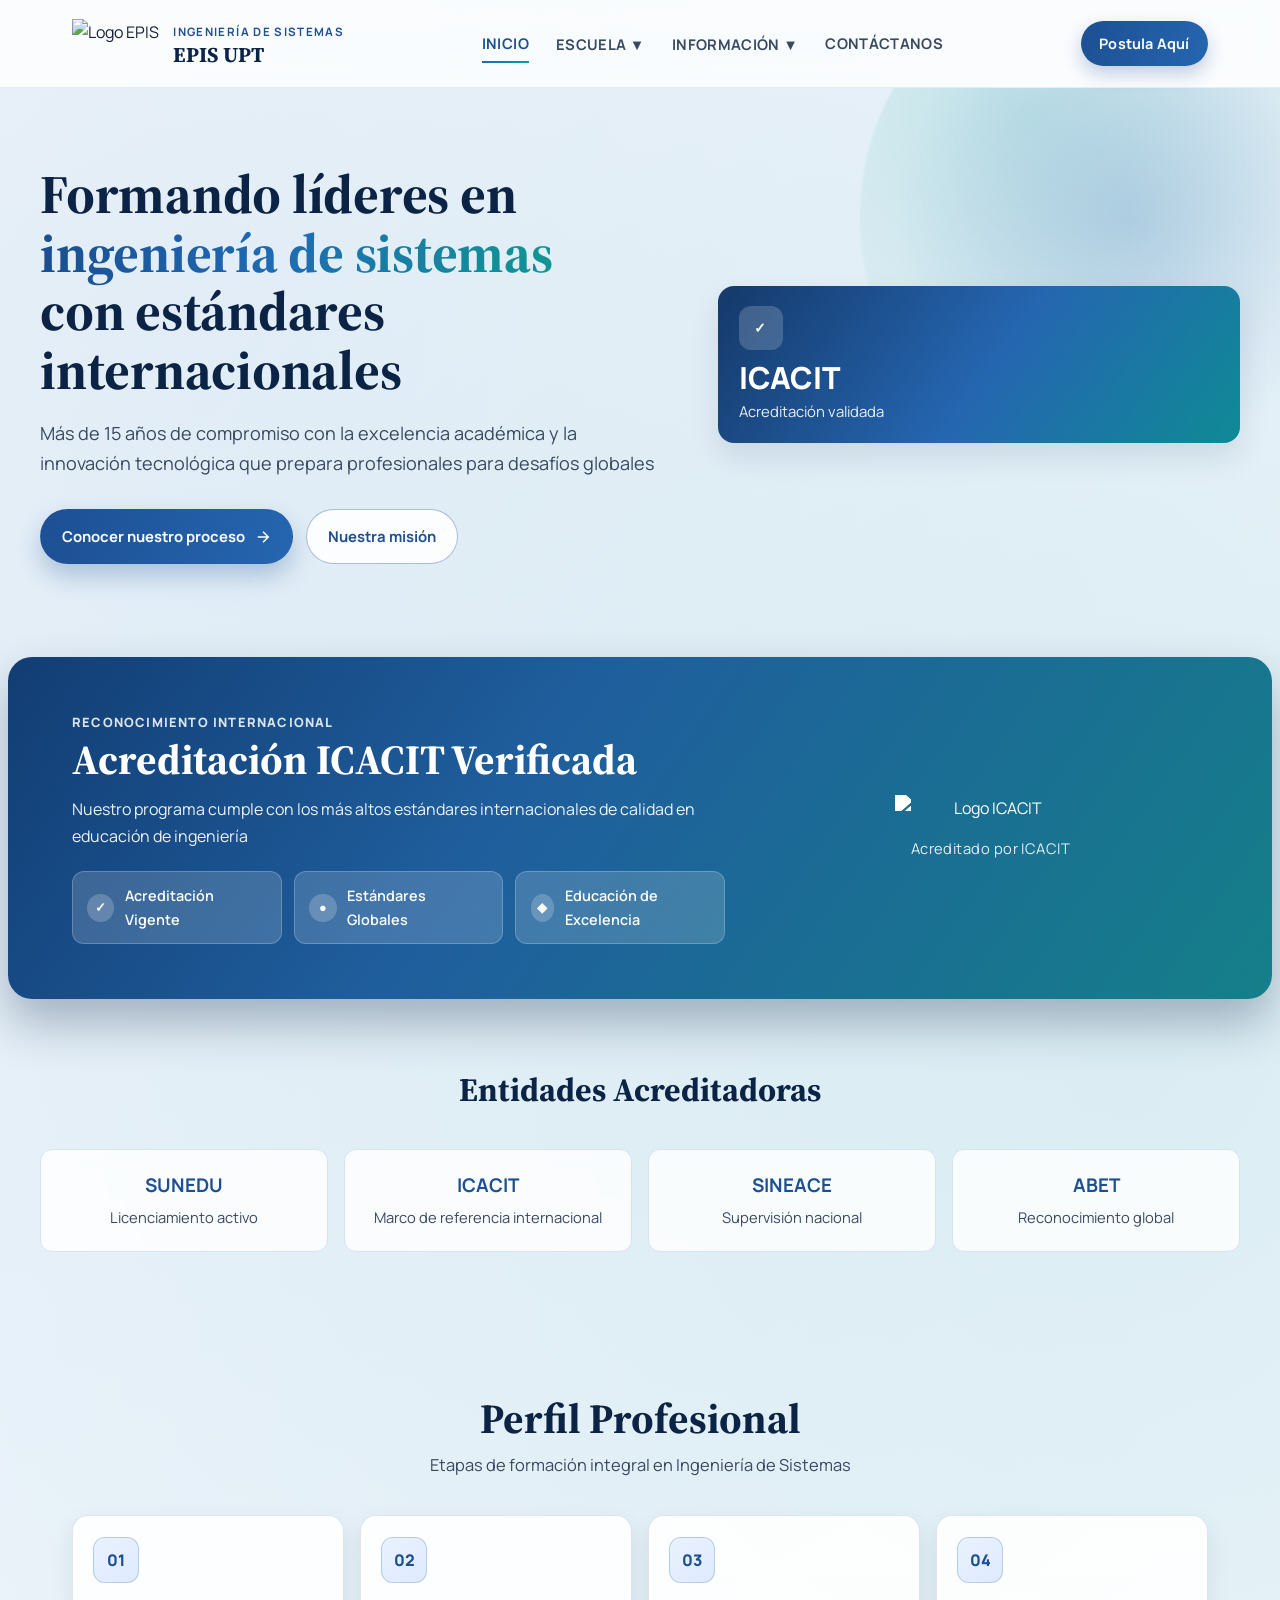
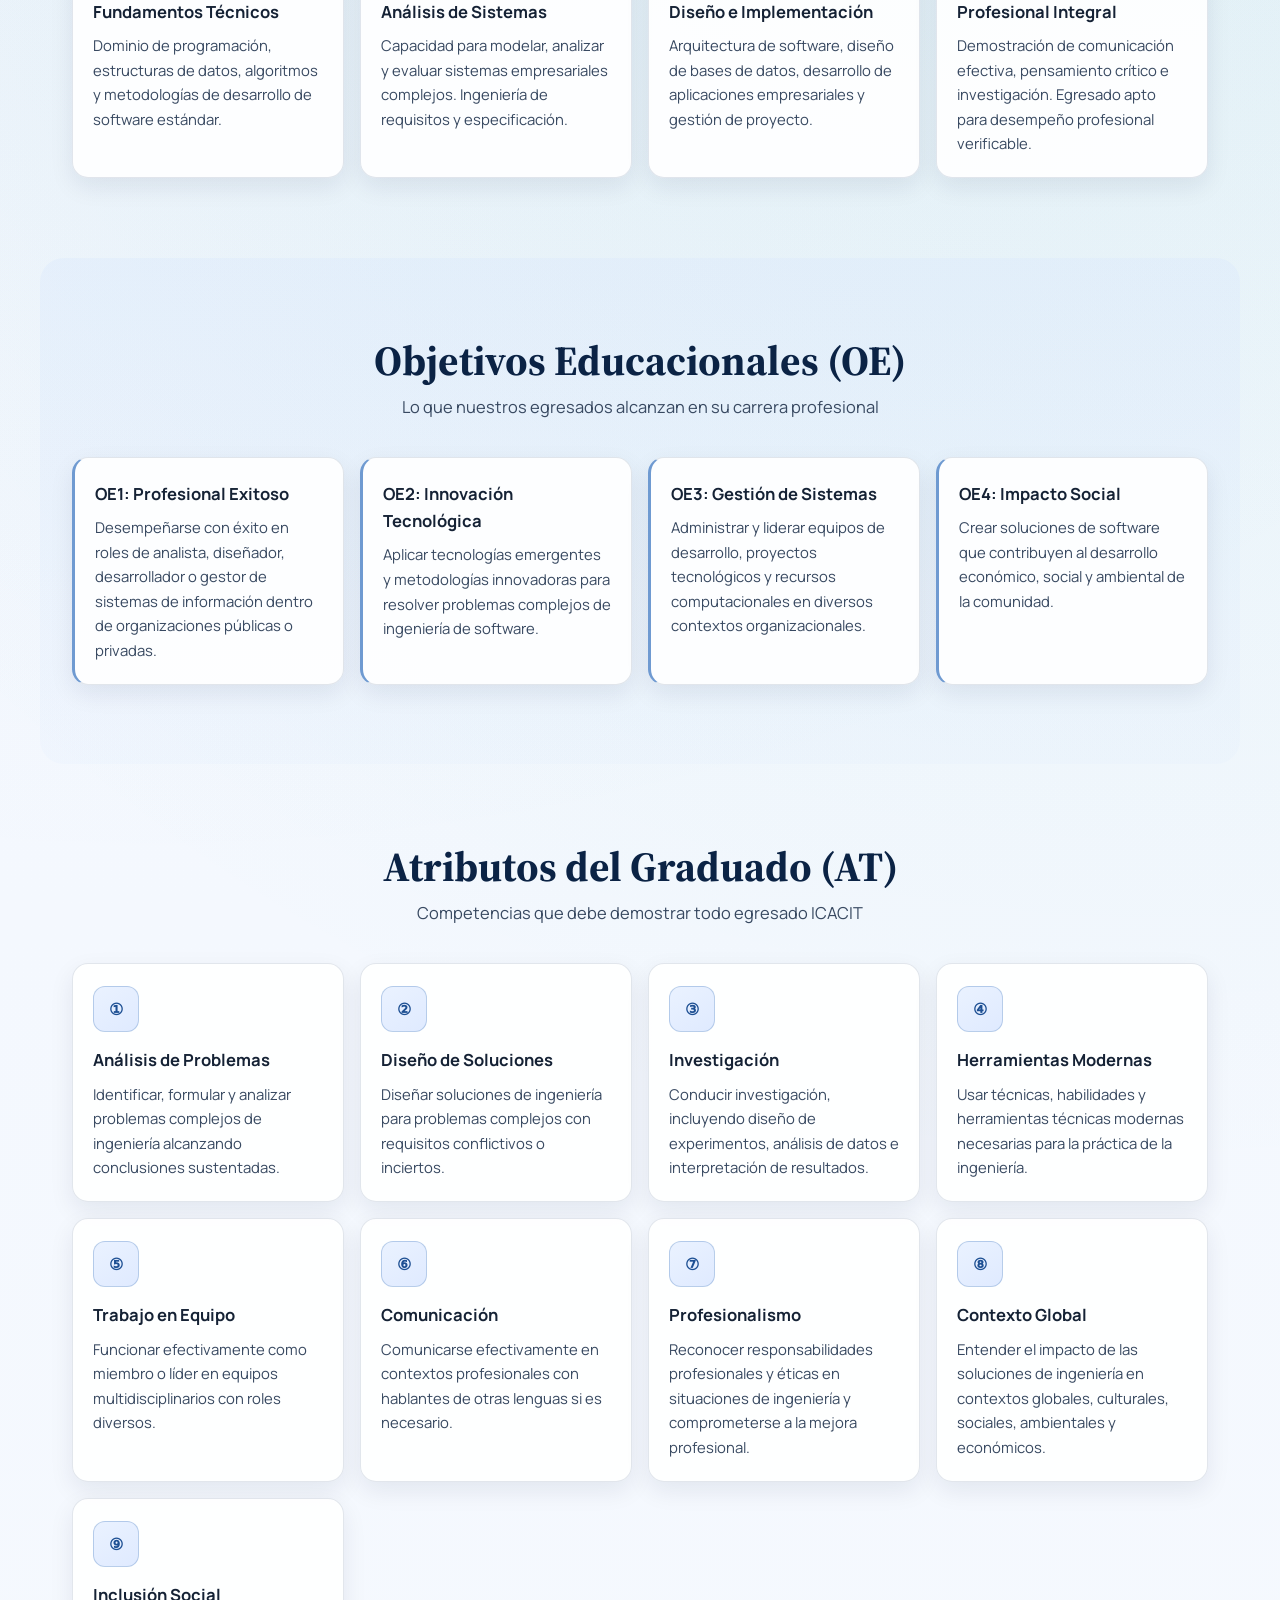
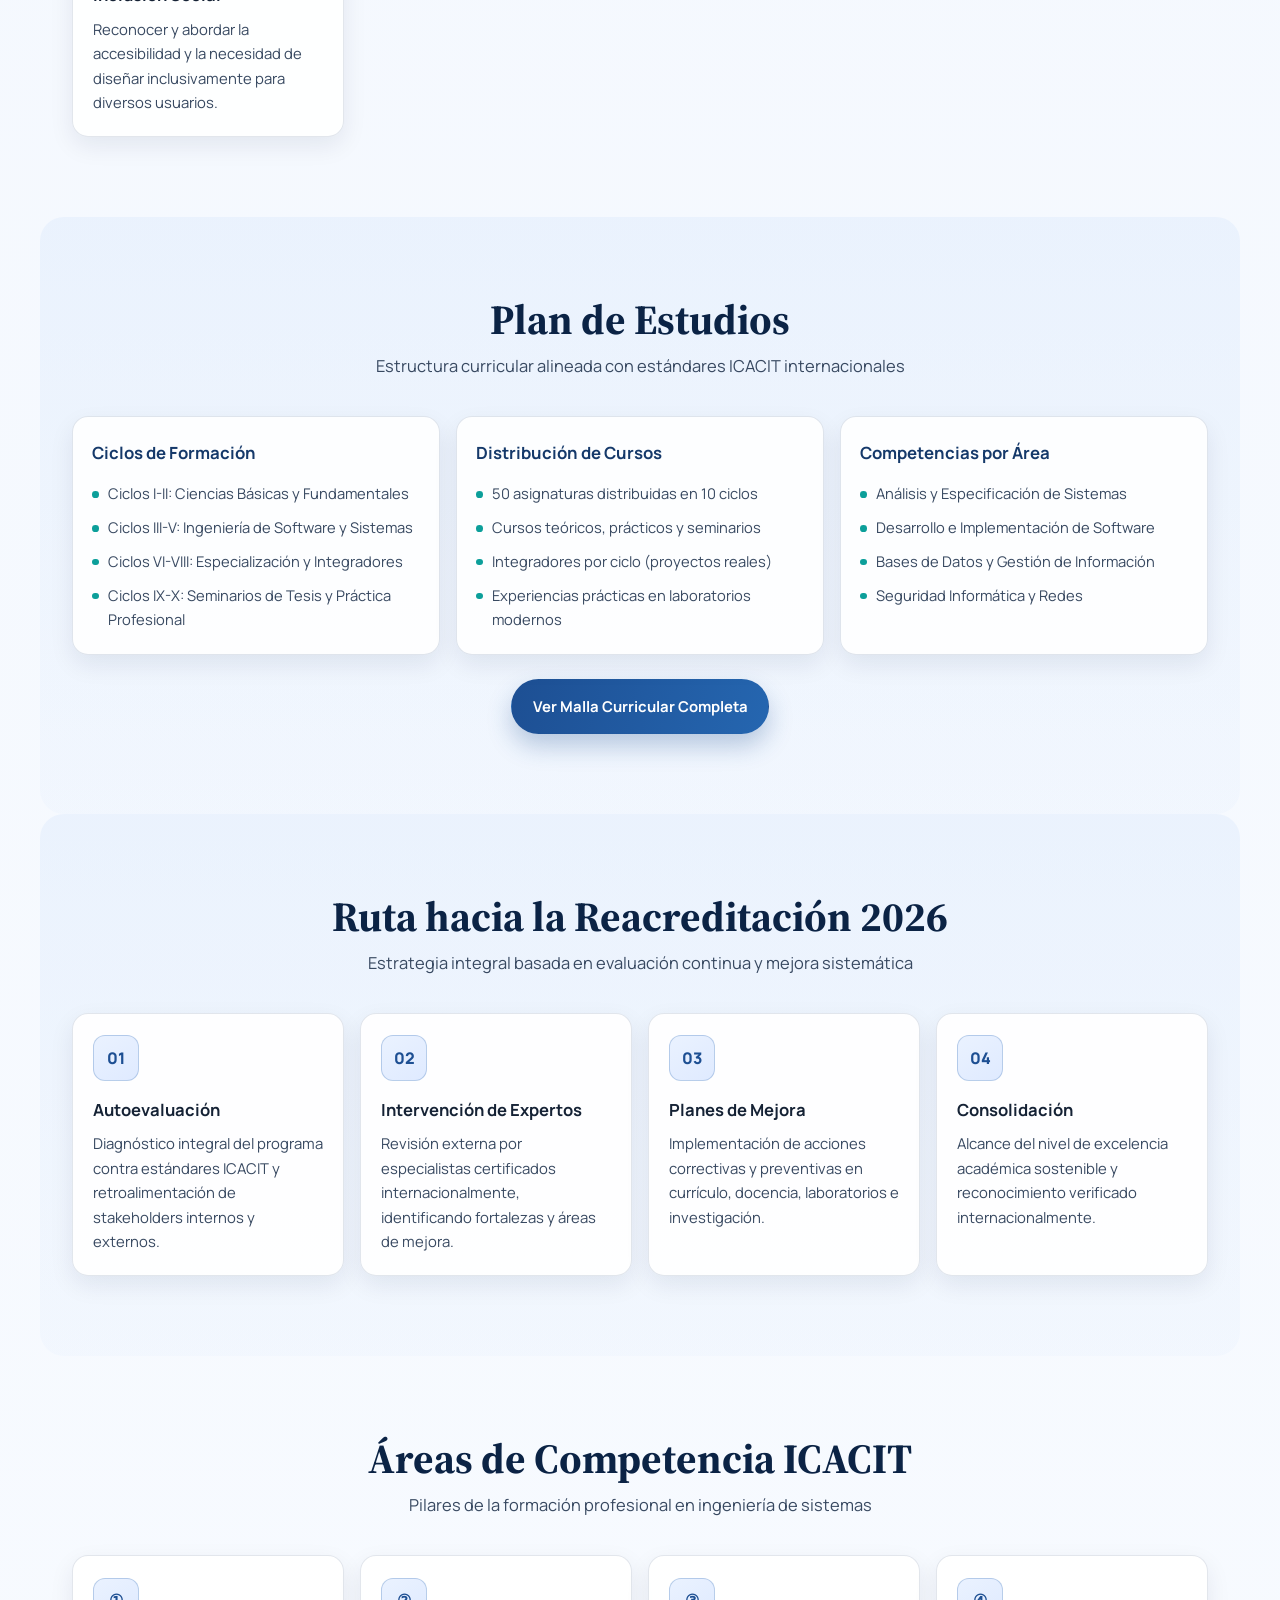
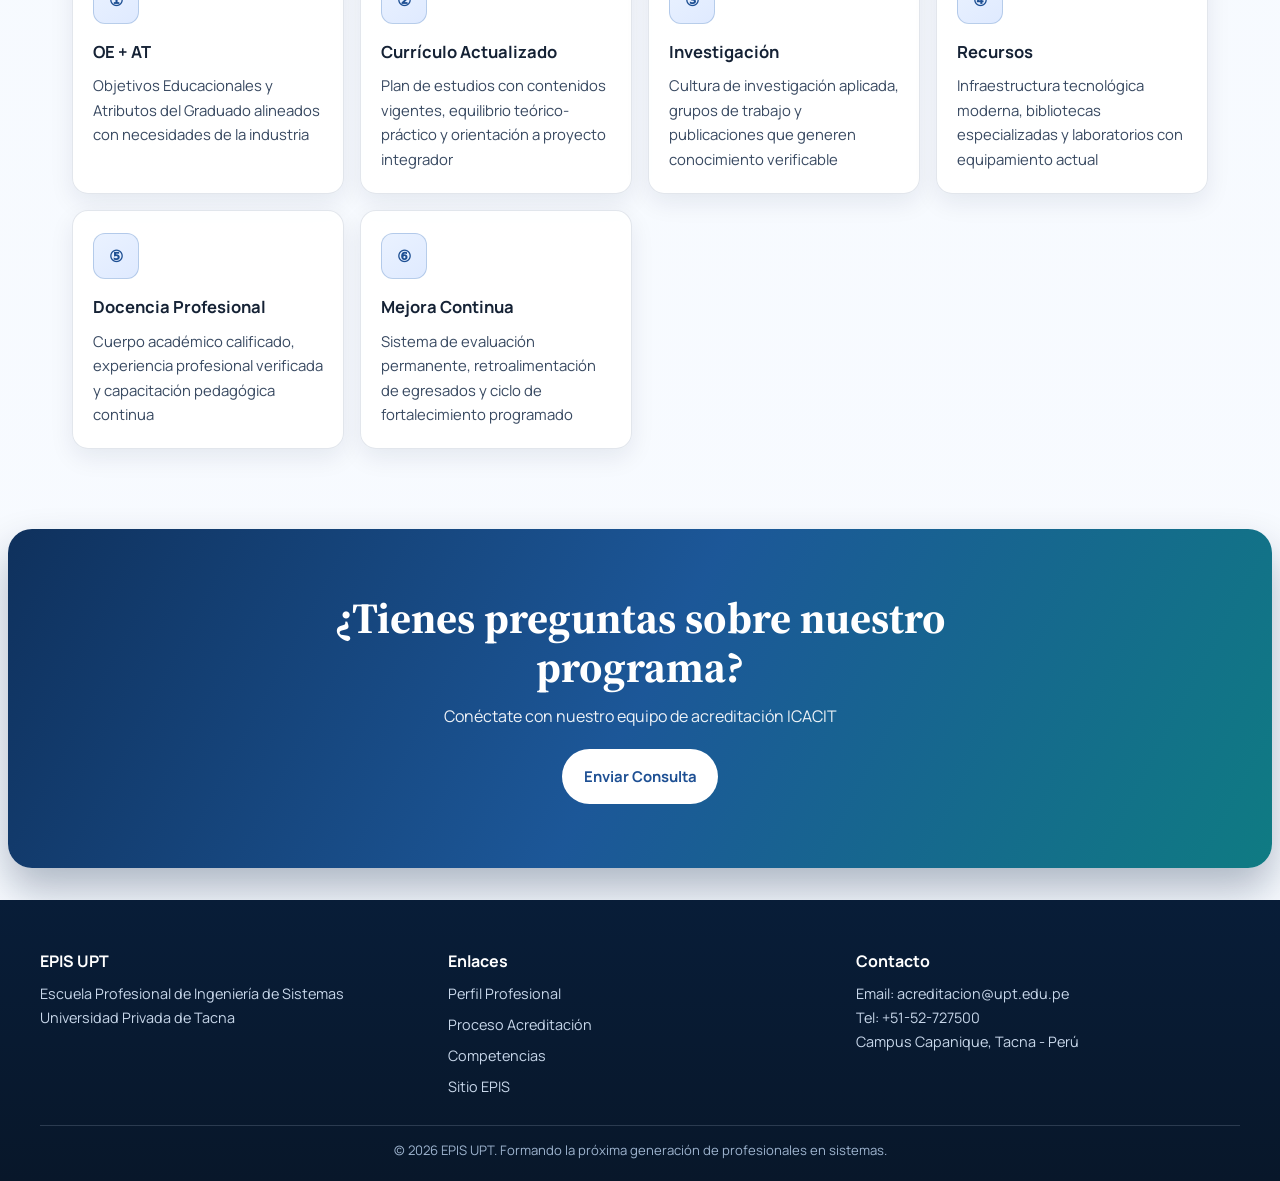
==== index.html @ 2b51ffbe "one commit" ====
<!doctype html>
<html lang="es">
<head>
  <meta charset="UTF-8">
  <meta name="viewport" content="width=device-width, initial-scale=1.0">
  <title>EPIS UPT - Acreditación ICACIT 2026</title>
  <meta name="description" content="Programa de Reacreditación ICACIT 2026 - Escuela Profesional de Ingeniería de Sistemas, Universidad Privada de Tacna">
  
  <link rel="preconnect" href="https://fonts.googleapis.com">
  <link rel="preconnect" href="https://fonts.gstatic.com" crossorigin>
  <link href="https://fonts.googleapis.com/css2?family=Manrope:wght@400;500;600;700;800&family=Source+Serif+4:opsz,wght@8..60,600;8..60,700&display=swap" rel="stylesheet">
  
  <link rel="stylesheet" href="styles.css">
</head>
<body>

<!-- HEADER / NAVEGACIÓN -->
<header class="header">
  <div class="header-container">
    <div class="header-brand">
      <img src="https://epis.upt.edu.pe/acreditacion/img/logoepis.png" alt="Logo EPIS" class="brand-logo">
      <div class="brand-info">
        <span class="brand-label">Ingeniería de Sistemas</span>
        <h1 class="brand-name">EPIS UPT</h1>
      </div>
    </div>

    <nav class="nav-main">
      <button class="nav-toggle" aria-label="Menú">
        <span></span>
        <span></span>
      </button>
      <ul class="nav-menu">
        <li><a href="#inicio" class="nav-link">INICIO</a></li>
        
        <li class="nav-dropdown">
          <button class="nav-link dropdown-toggle">ESCUELA ▼</button>
          <div class="dropdown-menu">
            <a href="#mision">Perfil Profesional</a>
            <a href="#objetivos">Objetivos Educacionales (OE)</a>
            <a href="#atributos">Atributos del Graduado (AT)</a>
            <a href="#plan-estudios">Plan de Estudios</a>
            <a href="https://epis.upt.edu.pe/acreditacion/index.php/malla-curricular">Malla Curricular</a>
          </div>
        </li>

        <li class="nav-dropdown">
          <button class="nav-link dropdown-toggle">INFORMACIÓN ▼</button>
          <div class="dropdown-menu">
            <a href="#proceso">Proceso Acreditación</a>
            <a href="#competencias">Competencias ICACIT</a>
            <a href="https://epis.upt.edu.pe/acreditacion/index.php/inicio/contactos">Documentos de Acreditación</a>
            <a href="https://epis.upt.edu.pe/acreditacion/index.php/inicio/contactos">Comités de Acreditación</a>
          </div>
        </li>

        <li><a href="#contacto" class="nav-link">CONTÁCTANOS</a></li>
      </ul>
    </nav>

    <a href="https://epis.upt.edu.pe/acreditacion/index.php/inicio/contactos" class="header-cta">Postula Aquí</a>
  </div>
</header>

<!-- HERO PRINCIPAL -->
<section class="hero" id="inicio">
  <div class="hero-decoration"></div>
  
  <div class="hero-content">
    <div class="hero-text">
      <h2 class="hero-title">Formando líderes en<br><span class="highlight">ingeniería de sistemas</span><br>con estándares internacionales</h2>
      <p class="hero-desc">Más de 15 años de compromiso con la excelencia académica y la innovación tecnológica que prepara profesionales para desafíos globales</p>
      
      <div class="hero-buttons">
        <a href="#proceso" class="btn btn-primary">
          <span>Conocer nuestro proceso</span>
          <svg width="18" height="18" viewBox="0 0 24 24" fill="none" stroke="currentColor" stroke-width="2">
            <path d="M5 12h14M12 5l7 7-7 7"/>
          </svg>
        </a>
        <a href="#mision" class="btn btn-secondary">Nuestra misión</a>
      </div>
    </div>

    <div class="hero-visual">
      <div class="stats-grid">
        <div class="stat-card accent">
          <div class="stat-icon">✓</div>
          <span class="stat-number">ICACIT</span>
          <span class="stat-title">Acreditación validada</span>
        </div>
      </div>
    </div>
  </div>
</section>

<!-- ACREDITACIÓN DESTACADA -->
<section class="accreditation-hero">
  <div class="accreditation-container">
    <div class="accreditation-content">
      <h3 class="accreditation-label">Reconocimiento Internacional</h3>
      <h2 class="accreditation-title">Acreditación ICACIT Verificada</h2>
      <p class="accreditation-desc">Nuestro programa cumple con los más altos estándares internacionales de calidad en educación de ingeniería</p>
      
      <div class="accreditation-badges">
        <div class="badge-item">
          <span class="badge-icon">✓</span>
          <span class="badge-text">Acreditación Vigente</span>
        </div>
        <div class="badge-item">
          <span class="badge-icon">●</span>
          <span class="badge-text">Estándares Globales</span>
        </div>
        <div class="badge-item">
          <span class="badge-icon">◆</span>
          <span class="badge-text">Educación de Excelencia</span>
        </div>
      </div>
    </div>

    <div class="accreditation-logo">
      <img src="https://icacit.org.co/wp-content/uploads/2021/04/ICACIT-1.png" alt="Logo ICACIT" class="icacit-logo">
      <p class="accreditation-seal">Acreditado por ICACIT</p>
    </div>
  </div>
</section>

<!-- CREDENCIALES -->
<section class="credentials">
  <div class="credentials-inner">
    <h3>Entidades Acreditadoras</h3>
    <div class="credentials-grid">
      <div class="credential-badge">
        <strong>SUNEDU</strong>
        <span>Licenciamiento activo</span>
      </div>
      <div class="credential-badge">
        <strong>ICACIT</strong>
        <span>Marco de referencia internacional</span>
      </div>
      <div class="credential-badge">
        <strong>SINEACE</strong>
        <span>Supervisión nacional</span>
      </div>
      <div class="credential-badge">
        <strong>ABET</strong>
        <span>Reconocimiento global</span>
      </div>
    </div>
  </div>
</section>

<!-- PERFIL PROFESIONAL -->
<section class="section" id="mision">
  <div class="section-container">
    <div class="section-header">
      <h2>Perfil Profesional</h2>
      <p>Etapas de formación integral en Ingeniería de Sistemas</p>
    </div>

    <div class="perfil-timeline">
      <div class="perfil-item">
        <div class="perfil-number">01</div>
        <h3>Fundamentos Técnicos</h3>
        <p>Dominio de programación, estructuras de datos, algoritmos y metodologías de desarrollo de software estándar.</p>
      </div>

      <div class="perfil-item">
        <div class="perfil-number">02</div>
        <h3>Análisis de Sistemas</h3>
        <p>Capacidad para modelar, analizar y evaluar sistemas empresariales complejos. Ingeniería de requisitos y especificación.</p>
      </div>

      <div class="perfil-item">
        <div class="perfil-number">03</div>
        <h3>Diseño e Implementación</h3>
        <p>Arquitectura de software, diseño de bases de datos, desarrollo de aplicaciones empresariales y gestión de proyecto.</p>
      </div>

      <div class="perfil-item">
        <div class="perfil-number">04</div>
        <h3>Profesional Integral</h3>
        <p>Demostración de comunicación efectiva, pensamiento crítico e investigación. Egresado apto para desempeño profesional verificable.</p>
      </div>
    </div>
  </div>
</section>

<!-- OBJETIVOS EDUCACIONALES -->
<section class="section section-alt" id="objetivos">
  <div class="section-container">
    <div class="section-header">
      <h2>Objetivos Educacionales (OE)</h2>
      <p>Lo que nuestros egresados alcanzan en su carrera profesional</p>
    </div>

    <div class="objetivos-grid">
      <article class="objetivo-card">
        <h3>OE1: Profesional Exitoso</h3>
        <p>Desempeñarse con éxito en roles de analista, diseñador, desarrollador o gestor de sistemas de información dentro de organizaciones públicas o privadas.</p>
      </article>

      <article class="objetivo-card">
        <h3>OE2: Innovación Tecnológica</h3>
        <p>Aplicar tecnologías emergentes y metodologías innovadoras para resolver problemas complejos de ingeniería de software.</p>
      </article>

      <article class="objetivo-card">
        <h3>OE3: Gestión de Sistemas</h3>
        <p>Administrar y liderar equipos de desarrollo, proyectos tecnológicos y recursos computacionales en diversos contextos organizacionales.</p>
      </article>

      <article class="objetivo-card">
        <h3>OE4: Impacto Social</h3>
        <p>Crear soluciones de software que contribuyen al desarrollo económico, social y ambiental de la comunidad.</p>
      </article>
    </div>
  </div>
</section>

<!-- ATRIBUTOS DEL GRADUADO -->
<section class="section" id="atributos">
  <div class="section-container">
    <div class="section-header">
      <h2>Atributos del Graduado (AT)</h2>
      <p>Competencias que debe demostrar todo egresado ICACIT</p>
    </div>

    <div class="atributos-grid">
      <div class="atributo-box">
        <span class="at-icon">①</span>
        <h4>Análisis de Problemas</h4>
        <p>Identificar, formular y analizar problemas complejos de ingeniería alcanzando conclusiones sustentadas.</p>
      </div>

      <div class="atributo-box">
        <span class="at-icon">②</span>
        <h4>Diseño de Soluciones</h4>
        <p>Diseñar soluciones de ingeniería para problemas complejos con requisitos conflictivos o inciertos.</p>
      </div>

      <div class="atributo-box">
        <span class="at-icon">③</span>
        <h4>Investigación</h4>
        <p>Conducir investigación, incluyendo diseño de experimentos, análisis de datos e interpretación de resultados.</p>
      </div>

      <div class="atributo-box">
        <span class="at-icon">④</span>
        <h4>Herramientas Modernas</h4>
        <p>Usar técnicas, habilidades y herramientas técnicas modernas necesarias para la práctica de la ingeniería.</p>
      </div>

      <div class="atributo-box">
        <span class="at-icon">⑤</span>
        <h4>Trabajo en Equipo</h4>
        <p>Funcionar efectivamente como miembro o líder en equipos multidisciplinarios con roles diversos.</p>
      </div>

      <div class="atributo-box">
        <span class="at-icon">⑥</span>
        <h4>Comunicación</h4>
        <p>Comunicarse efectivamente en contextos profesionales con hablantes de otras lenguas si es necesario.</p>
      </div>

      <div class="atributo-box">
        <span class="at-icon">⑦</span>
        <h4>Profesionalismo</h4>
        <p>Reconocer responsabilidades profesionales y éticas en situaciones de ingeniería y comprometerse a la mejora profesional.</p>
      </div>

      <div class="atributo-box">
        <span class="at-icon">⑧</span>
        <h4>Contexto Global</h4>
        <p>Entender el impacto de las soluciones de ingeniería en contextos globales, culturales, sociales, ambientales y económicos.</p>
      </div>

      <div class="atributo-box">
        <span class="at-icon">⑨</span>
        <h4>Inclusión Social</h4>
        <p>Reconocer y abordar la accesibilidad y la necesidad de diseñar inclusivamente para diversos usuarios.</p>
      </div>
    </div>
  </div>
</section>

<!-- PLAN DE ESTUDIOS -->
<section class="section section-alt" id="plan-estudios">
  <div class="section-container">
    <div class="section-header">
      <h2>Plan de Estudios</h2>
      <p>Estructura curricular alineada con estándares ICACIT internacionales</p>
    </div>

    <div class="plan-content">
      <div class="plan-column">
        <h3>Ciclos de Formación</h3>
        <ul class="plan-list">
          <li>Ciclos I-II: Ciencias Básicas y Fundamentales</li>
          <li>Ciclos III-V: Ingeniería de Software y Sistemas</li>
          <li>Ciclos VI-VIII: Especialización y Integradores</li>
          <li>Ciclos IX-X: Seminarios de Tesis y Práctica Profesional</li>
        </ul>
      </div>

      <div class="plan-column">
        <h3>Distribución de Cursos</h3>
        <ul class="plan-list">
          <li>50 asignaturas distribuidas en 10 ciclos</li>
          <li>Cursos teóricos, prácticos y seminarios</li>
          <li>Integradores por ciclo (proyectos reales)</li>
          <li>Experiencias prácticas en laboratorios modernos</li>
        </ul>
      </div>

      <div class="plan-column">
        <h3>Competencias por Área</h3>
        <ul class="plan-list">
          <li>Análisis y Especificación de Sistemas</li>
          <li>Desarrollo e Implementación de Software</li>
          <li>Bases de Datos y Gestión de Información</li>
          <li>Seguridad Informática y Redes</li>
        </ul>
      </div>
    </div>

    <div class="btn-container">
      <a href="https://epis.upt.edu.pe/acreditacion/index.php/malla-curricular" class="btn btn-primary">Ver Malla Curricular Completa</a>
    </div>
  </div>
</section>

<!-- PROCESO ACREDITACIÓN -->
<section class="section section-alt" id="proceso">
  <div class="section-container">
    <div class="section-header">
      <h2>Ruta hacia la Reacreditación 2026</h2>
      <p>Estrategia integral basada en evaluación continua y mejora sistemática</p>
    </div>

    <div class="timeline">
      <div class="timeline-item">
        <div class="timeline-marker">01</div>
        <h3>Autoevaluación</h3>
        <p>Diagnóstico integral del programa contra estándares ICACIT y retroalimentación de stakeholders internos y externos.</p>
      </div>

      <div class="timeline-item">
        <div class="timeline-marker">02</div>
        <h3>Intervención de Expertos</h3>
        <p>Revisión externa por especialistas certificados internacionalmente, identificando fortalezas y áreas de mejora.</p>
      </div>

      <div class="timeline-item">
        <div class="timeline-marker">03</div>
        <h3>Planes de Mejora</h3>
        <p>Implementación de acciones correctivas y preventivas en currículo, docencia, laboratorios e investigación.</p>
      </div>

      <div class="timeline-item">
        <div class="timeline-marker">04</div>
        <h3>Consolidación</h3>
        <p>Alcance del nivel de excelencia académica sostenible y reconocimiento verificado internacionalmente.</p>
      </div>
    </div>
  </div>
</section>

<!-- ÁREAS DE COMPETENCIA -->
<section class="section" id="competencias">
  <div class="section-container">
    <div class="section-header">
      <h2>Áreas de Competencia ICACIT</h2>
      <p>Pilares de la formación profesional en ingeniería de sistemas</p>
    </div>

    <div class="competencias-grid">
      <div class="competencia-box">
        <span class="comp-number">①</span>
        <h4>OE + AT</h4>
        <p>Objetivos Educacionales y Atributos del Graduado alineados con necesidades de la industria</p>
      </div>

      <div class="competencia-box">
        <span class="comp-number">②</span>
        <h4>Currículo Actualizado</h4>
        <p>Plan de estudios con contenidos vigentes, equilibrio teórico-práctico y orientación a proyecto integrador</p>
      </div>

      <div class="competencia-box">
        <span class="comp-number">③</span>
        <h4>Investigación</h4>
        <p>Cultura de investigación aplicada, grupos de trabajo y publicaciones que generen conocimiento verificable</p>
      </div>

      <div class="competencia-box">
        <span class="comp-number">④</span>
        <h4>Recursos</h4>
        <p>Infraestructura tecnológica moderna, bibliotecas especializadas y laboratorios con equipamiento actual</p>
      </div>

      <div class="competencia-box">
        <span class="comp-number">⑤</span>
        <h4>Docencia Profesional</h4>
        <p>Cuerpo académico calificado, experiencia profesional verificada y capacitación pedagógica continua</p>
      </div>

      <div class="competencia-box">
        <span class="comp-number">⑥</span>
        <h4>Mejora Continua</h4>
        <p>Sistema de evaluación permanente, retroalimentación de egresados y ciclo de fortalecimiento programado</p>
      </div>
    </div>
  </div>
</section>

<!-- CTA FINAL -->
<section class="cta final-cta" id="contacto">
  <div class="cta-inner">
    <h2>¿Tienes preguntas sobre nuestro programa?</h2>
    <p>Conéctate con nuestro equipo de acreditación ICACIT</p>
    <a href="https://epis.upt.edu.pe/acreditacion/index.php/inicio/contactos" class="btn btn-cta">Enviar Consulta</a>
  </div>
</section>

<!-- FOOTER -->
<footer class="footer">
  <div class="footer-content">
    <div class="footer-section">
      <h4>EPIS UPT</h4>
      <p>Escuela Profesional de Ingeniería de Sistemas</p>
      <p>Universidad Privada de Tacna</p>
    </div>

    <div class="footer-section">
      <h4>Enlaces</h4>
      <ul>
        <li><a href="#mision">Perfil Profesional</a></li>
        <li><a href="#proceso">Proceso Acreditación</a></li>
        <li><a href="#competencias">Competencias</a></li>
        <li><a href="https://epis.upt.edu.pe">Sitio EPIS</a></li>
      </ul>
    </div>

    <div class="footer-section">
      <h4>Contacto</h4>
      <p>Email: <a href="mailto:acreditacion@upt.edu.pe">acreditacion@upt.edu.pe</a></p>
      <p>Tel: <a href="tel:+51527275000">+51-52-727500</a></p>
      <p>Campus Capanique, Tacna - Perú</p>
    </div>
  </div>

  <div class="footer-bottom">
    <p>&copy; 2026 EPIS UPT. Formando la próxima generación de profesionales en sistemas.</p>
  </div>
</footer>

<script src="app.js"></script>
</body>
</html>
---- styles.css ----
/* ============================================
   REDISENO WEB EPIS UPT 2026
   Estetica institucional moderna y sobria
   ============================================ */

:root {
  --navy-950: #06172d;
  --navy-900: #0b2345;
  --navy-800: #15396a;
  --navy-700: #1d4f93;
  --navy-600: #2566b0;
  --sky-100: #eaf2ff;
  --sky-50: #f4f8ff;
  --teal-500: #0c9f9a;
  --teal-100: #d9f7f4;
  --amber-400: #f4b740;
  --ink-900: #152235;
  --ink-700: #384961;
  --ink-500: #5f7088;
  --line: #d8e2f0;
  --white: #ffffff;
  --surface: #fbfdff;
  --shadow-soft: 0 18px 42px rgba(10, 28, 56, 0.12);
  --shadow-card: 0 14px 30px rgba(12, 33, 67, 0.1);
  --radius-xl: 24px;
  --radius-lg: 16px;
  --radius-md: 12px;
  --radius-sm: 8px;
  --max-width: 1200px;
  --header-height: 88px;
}

* {
  margin: 0;
  padding: 0;
  box-sizing: border-box;
}

html {
  scroll-behavior: smooth;
}

body {
  font-family: 'Manrope', 'Segoe UI', Tahoma, sans-serif;
  color: var(--ink-900);
  background:
    radial-gradient(circle at 12% 5%, rgba(37, 102, 176, 0.08), transparent 38%),
    radial-gradient(circle at 90% 18%, rgba(12, 159, 154, 0.09), transparent 34%),
    linear-gradient(180deg, #f8fbff 0%, #f4f8fe 42%, #f8fbff 100%);
  line-height: 1.65;
  overflow-x: hidden;
}

img {
  max-width: 100%;
  display: block;
}

a {
  color: inherit;
}

/* ============================================
   HEADER Y NAVEGACION
   ============================================ */

.header {
  position: fixed;
  inset: 0 0 auto 0;
  z-index: 1000;
  height: var(--header-height);
  background: rgba(255, 255, 255, 0.78);
  border-bottom: 1px solid rgba(18, 49, 90, 0.08);
  backdrop-filter: blur(14px);
  transition: box-shadow 0.25s ease, background-color 0.25s ease, border-color 0.25s ease;
}

.header.scrolled {
  background: rgba(255, 255, 255, 0.94);
  border-bottom-color: rgba(18, 49, 90, 0.14);
  box-shadow: 0 10px 28px rgba(6, 21, 44, 0.14);
}

.header-container {
  max-width: var(--max-width);
  margin: 0 auto;
  height: 100%;
  padding: 0 2rem;
  display: flex;
  align-items: center;
  justify-content: space-between;
  gap: 1.25rem;
}

.header-brand {
  display: flex;
  align-items: center;
  gap: 0.9rem;
}

.brand-logo {
  height: 50px;
  width: auto;
}

.brand-info {
  display: grid;
  gap: 0.15rem;
}

.brand-label {
  font-size: 0.72rem;
  text-transform: uppercase;
  letter-spacing: 1.35px;
  font-weight: 700;
  color: var(--navy-700);
}

.brand-name {
  font-family: 'Source Serif 4', Georgia, serif;
  font-size: 1.32rem;
  line-height: 1;
  color: var(--navy-900);
}

.nav-main {
  display: flex;
  align-items: center;
  justify-content: center;
  flex: 1;
  min-width: 0;
}

.nav-menu {
  list-style: none;
  display: flex;
  align-items: center;
  gap: 1.7rem;
}

.nav-link {
  position: relative;
  border: 0;
  background: transparent;
  font-family: inherit;
  font-size: 0.92rem;
  font-weight: 700;
  letter-spacing: 0.35px;
  color: var(--ink-700);
  text-decoration: none;
  cursor: pointer;
  padding: 0.25rem 0;
  transition: color 0.2s ease;
}

.nav-link::after {
  content: '';
  position: absolute;
  left: 0;
  right: 0;
  bottom: -0.35rem;
  height: 2px;
  background: linear-gradient(90deg, var(--navy-600), var(--teal-500));
  transform: scaleX(0);
  transform-origin: left;
  transition: transform 0.22s ease;
}

.nav-link:hover,
.nav-link.active {
  color: var(--navy-700);
}

.nav-link:hover::after,
.nav-link.active::after {
  transform: scaleX(1);
}

.nav-dropdown {
  position: relative;
}

.dropdown-menu {
  position: absolute;
  left: 0;
  top: calc(100% + 0.85rem);
  min-width: 260px;
  background: var(--white);
  border: 1px solid rgba(17, 49, 93, 0.14);
  border-radius: var(--radius-md);
  padding: 0.45rem;
  display: grid;
  gap: 0.2rem;
  box-shadow: var(--shadow-soft);
  opacity: 0;
  visibility: hidden;
  transform: translateY(-10px);
  transition: opacity 0.24s ease, transform 0.24s ease, visibility 0.24s ease;
}

.nav-dropdown:hover .dropdown-menu,
.dropdown-menu.active {
  opacity: 1;
  visibility: visible;
  transform: translateY(0);
}

.dropdown-menu a {
  text-decoration: none;
  color: var(--ink-700);
  font-size: 0.9rem;
  padding: 0.65rem 0.8rem;
  border-radius: 9px;
  transition: background-color 0.2s ease, color 0.2s ease;
}

.dropdown-menu a:hover {
  background: var(--sky-50);
  color: var(--navy-700);
}

.nav-toggle {
  display: none;
  border: 0;
  background: transparent;
  width: 42px;
  height: 42px;
  align-items: center;
  justify-content: center;
  flex-direction: column;
  gap: 5px;
  cursor: pointer;
}

.nav-toggle span {
  width: 24px;
  height: 2px;
  background: var(--navy-700);
  border-radius: 999px;
  transition: transform 0.28s ease, opacity 0.28s ease;
}

.nav-toggle.active span:first-child {
  transform: translateY(7px) rotate(45deg);
}

.nav-toggle.active span:last-child {
  transform: translateY(-7px) rotate(-45deg);
}

.header-cta {
  text-decoration: none;
  background: linear-gradient(110deg, var(--navy-700), var(--navy-600));
  color: var(--white);
  font-weight: 700;
  font-size: 0.9rem;
  letter-spacing: 0.2px;
  padding: 0.68rem 1.15rem;
  border-radius: 999px;
  box-shadow: 0 8px 18px rgba(23, 64, 122, 0.25);
  transition: transform 0.2s ease, box-shadow 0.2s ease;
}

.header-cta:hover {
  transform: translateY(-2px);
  box-shadow: 0 14px 24px rgba(23, 64, 122, 0.3);
}

/* ============================================
   HERO
   ============================================ */

.hero {
  margin-top: var(--header-height);
  position: relative;
  padding: clamp(3rem, 6vw, 5rem) 2rem;
  overflow: hidden;
}

.hero-decoration {
  position: absolute;
  right: -120px;
  top: -140px;
  width: 540px;
  height: 540px;
  border-radius: 50%;
  background:
    radial-gradient(circle, rgba(30, 92, 167, 0.2), rgba(30, 92, 167, 0) 62%),
    radial-gradient(circle at 30% 30%, rgba(15, 165, 157, 0.16), rgba(15, 165, 157, 0) 60%);
  filter: blur(1px);
}

.hero-content {
  max-width: var(--max-width);
  margin: 0 auto;
  display: grid;
  grid-template-columns: 1.2fr 1fr;
  gap: clamp(1.5rem, 4vw, 4rem);
  align-items: center;
  position: relative;
  z-index: 1;
}

.hero-badge {
  display: inline-flex;
  align-items: center;
  gap: 0.6rem;
  background: rgba(19, 84, 160, 0.11);
  border: 1px solid rgba(25, 82, 156, 0.2);
  color: var(--navy-700);
  font-size: 0.82rem;
  font-weight: 700;
  letter-spacing: 0.5px;
  text-transform: uppercase;
  padding: 0.5rem 0.95rem;
  border-radius: 999px;
  margin-bottom: 1.25rem;
}

.hero-badge::before {
  content: '';
  width: 8px;
  height: 8px;
  border-radius: 50%;
  background: var(--teal-500);
}

.hero-title {
  font-family: 'Source Serif 4', Georgia, serif;
  font-size: clamp(2rem, 4.5vw, 3.4rem);
  line-height: 1.08;
  letter-spacing: -0.25px;
  color: var(--navy-900);
  margin-bottom: 1.2rem;
}

.hero-title .highlight {
  background: linear-gradient(90deg, #1a4f90 0%, #1f6ab4 45%, #0f9692 100%);
  -webkit-background-clip: text;
  background-clip: text;
  color: transparent;
}

.hero-desc {
  max-width: 640px;
  color: var(--ink-700);
  font-size: clamp(1rem, 2vw, 1.13rem);
  margin-bottom: 1.9rem;
}

.hero-buttons {
  display: flex;
  align-items: center;
  flex-wrap: wrap;
  gap: 0.8rem;
}

.btn {
  display: inline-flex;
  align-items: center;
  justify-content: center;
  gap: 0.55rem;
  text-decoration: none;
  font-weight: 700;
  font-size: 0.93rem;
  padding: 0.9rem 1.3rem;
  border-radius: 999px;
  border: 1px solid transparent;
  transition: transform 0.2s ease, box-shadow 0.2s ease, background-color 0.2s ease, color 0.2s ease;
}

.btn-primary {
  color: var(--white);
  background: linear-gradient(105deg, var(--navy-700), var(--navy-600));
  box-shadow: 0 12px 24px rgba(30, 78, 143, 0.28);
}

.btn-primary:hover {
  transform: translateY(-2px);
  box-shadow: 0 16px 30px rgba(30, 78, 143, 0.34);
}

.btn-secondary {
  color: var(--navy-700);
  background: rgba(255, 255, 255, 0.9);
  border-color: rgba(26, 77, 145, 0.36);
}

.btn-secondary:hover {
  background: var(--white);
  transform: translateY(-2px);
}

.hero-visual {
  position: relative;
}

.stats-grid {
  display: grid;
  gap: 1rem;
}

.stat-card {
  background: linear-gradient(145deg, #ffffff 0%, #f9fbff 100%);
  border: 1px solid rgba(24, 70, 131, 0.12);
  border-radius: var(--radius-lg);
  padding: 1.25rem 1.3rem;
  box-shadow: var(--shadow-card);
  transition: transform 0.22s ease, box-shadow 0.22s ease, border-color 0.22s ease;
}

.stat-card:hover {
  transform: translateY(-4px);
  border-color: rgba(29, 86, 162, 0.34);
  box-shadow: 0 18px 34px rgba(15, 40, 80, 0.14);
}

.stat-card.accent {
  background: linear-gradient(125deg, var(--navy-800) 0%, var(--navy-600) 52%, #0f8a95 100%);
  color: var(--white);
  border: 0;
}

.stat-icon {
  width: 44px;
  height: 44px;
  border-radius: 12px;
  display: inline-flex;
  align-items: center;
  justify-content: center;
  margin-bottom: 0.7rem;
  font-size: 0.9rem;
  font-weight: 800;
  letter-spacing: 0.4px;
  color: var(--navy-700);
  background: var(--sky-100);
}

.stat-card.accent .stat-icon {
  color: var(--white);
  background: rgba(255, 255, 255, 0.18);
}

.stat-number {
  display: block;
  font-size: 1.9rem;
  line-height: 1.1;
  font-weight: 800;
  color: var(--navy-800);
}

.stat-card.accent .stat-number {
  color: var(--white);
}

.stat-title {
  display: block;
  margin-top: 0.25rem;
  font-size: 0.93rem;
  color: var(--ink-700);
}

.stat-card.accent .stat-title {
  color: rgba(255, 255, 255, 0.9);
}

/* ============================================
   BLOQUE ACREDITACION
   ============================================ */

.accreditation-hero {
  margin: 1rem auto 0;
  max-width: calc(var(--max-width) + 4rem);
  border-radius: var(--radius-xl);
  background:
    linear-gradient(125deg, #123d73 0%, #1f5e9d 40%, #157f89 100%),
    radial-gradient(circle at 85% 0%, rgba(255, 255, 255, 0.17), transparent 40%);
  color: var(--white);
  box-shadow: 0 24px 48px rgba(9, 32, 67, 0.3);
  overflow: hidden;
}

.accreditation-container {
  max-width: var(--max-width);
  margin: 0 auto;
  padding: clamp(2rem, 5vw, 3.4rem) 2rem;
  display: grid;
  grid-template-columns: 1.35fr 0.9fr;
  gap: clamp(1.5rem, 4vw, 3rem);
  align-items: center;
}

.accreditation-label {
  font-size: 0.8rem;
  text-transform: uppercase;
  letter-spacing: 1.2px;
  font-weight: 800;
  color: rgba(255, 255, 255, 0.85);
}

.accreditation-title {
  margin-top: 0.2rem;
  font-family: 'Source Serif 4', Georgia, serif;
  font-size: clamp(1.9rem, 4vw, 2.6rem);
  line-height: 1.13;
}

.accreditation-desc {
  margin-top: 0.85rem;
  max-width: 640px;
  color: rgba(255, 255, 255, 0.92);
}

.accreditation-badges {
  margin-top: 1.35rem;
  display: grid;
  gap: 0.75rem;
  grid-template-columns: repeat(auto-fit, minmax(190px, 1fr));
}

.badge-item {
  display: flex;
  align-items: center;
  gap: 0.65rem;
  padding: 0.75rem 0.9rem;
  border-radius: 12px;
  background: rgba(255, 255, 255, 0.16);
  border: 1px solid rgba(255, 255, 255, 0.22);
}

.badge-icon {
  width: 28px;
  height: 28px;
  border-radius: 50%;
  display: inline-flex;
  align-items: center;
  justify-content: center;
  background: rgba(255, 255, 255, 0.2);
  font-size: 0.8rem;
  font-weight: 800;
}

.badge-text {
  font-size: 0.9rem;
  font-weight: 600;
}

.accreditation-logo {
  justify-self: center;
  text-align: center;
}

.icacit-logo {
  width: 190px;
  filter: brightness(0) invert(1);
  margin: 0 auto 0.9rem;
}

.accreditation-seal {
  font-size: 0.92rem;
  letter-spacing: 0.45px;
  color: rgba(255, 255, 255, 0.88);
}

/* ============================================
   CREDENCIALES
   ============================================ */

.credentials {
  padding: 4rem 2rem;
}

.credentials-inner {
  max-width: var(--max-width);
  margin: 0 auto;
}

.credentials-inner h3 {
  text-align: center;
  font-family: 'Source Serif 4', Georgia, serif;
  color: var(--navy-900);
  font-size: clamp(1.5rem, 3.4vw, 2.05rem);
  margin-bottom: 2rem;
}

.credentials-grid {
  display: grid;
  grid-template-columns: repeat(auto-fit, minmax(230px, 1fr));
  gap: 1rem;
}

.credential-badge {
  background: rgba(255, 255, 255, 0.82);
  backdrop-filter: blur(4px);
  border: 1px solid var(--line);
  border-radius: var(--radius-md);
  padding: 1.25rem 1.1rem;
  text-align: center;
  transition: transform 0.2s ease, box-shadow 0.2s ease, border-color 0.2s ease;
}

.credential-badge:hover {
  transform: translateY(-4px);
  border-color: rgba(27, 86, 163, 0.3);
  box-shadow: var(--shadow-card);
}

.credential-badge strong {
  display: block;
  color: var(--navy-700);
  font-size: 1.18rem;
  margin-bottom: 0.2rem;
}

.credential-badge span {
  color: var(--ink-700);
  font-size: 0.92rem;
}

/* ============================================
   SECCIONES BASE
   ============================================ */

.section {
  max-width: var(--max-width);
  margin: 0 auto;
  padding: clamp(3.1rem, 6.2vw, 5.3rem) 2rem;
}

.section-alt {
  position: relative;
  background: linear-gradient(180deg, rgba(219, 233, 252, 0.42), rgba(219, 233, 252, 0.16));
  border-radius: var(--radius-xl);
}

.section-container {
  width: 100%;
}

.section-header {
  max-width: 780px;
  margin: 0 auto 2.3rem;
  text-align: center;
}

.section-header h2 {
  font-family: 'Source Serif 4', Georgia, serif;
  color: var(--navy-900);
  font-size: clamp(1.75rem, 3.8vw, 2.6rem);
  line-height: 1.15;
  margin-bottom: 0.5rem;
}

.section-header p {
  color: var(--ink-700);
  font-size: 1.03rem;
}

/* ============================================
   TARJETAS Y GRILLAS
   ============================================ */

.mision-grid,
.perfil-timeline,
.objetivos-grid,
.atributos-grid,
.competencias-grid,
.timeline {
  display: grid;
  gap: 1rem;
}

.perfil-timeline,
.objetivos-grid,
.atributos-grid,
.competencias-grid,
.timeline {
  grid-template-columns: repeat(auto-fit, minmax(245px, 1fr));
}

.card,
.perfil-item,
.objetivo-card,
.atributo-box,
.timeline-item,
.competencia-box {
  background: rgba(255, 255, 255, 0.9);
  border: 1px solid rgba(21, 53, 98, 0.12);
  border-radius: var(--radius-lg);
  padding: 1.35rem 1.25rem;
  box-shadow: 0 9px 24px rgba(8, 29, 59, 0.08);
  transition: transform 0.2s ease, box-shadow 0.2s ease, border-color 0.2s ease;
}

.card:hover,
.perfil-item:hover,
.objetivo-card:hover,
.atributo-box:hover,
.timeline-item:hover,
.competencia-box:hover {
  transform: translateY(-4px);
  border-color: rgba(26, 76, 143, 0.3);
  box-shadow: 0 16px 28px rgba(8, 29, 59, 0.13);
}

.perfil-number,
.timeline-marker,
.comp-number,
.at-icon {
  display: inline-flex;
  align-items: center;
  justify-content: center;
  width: 46px;
  height: 46px;
  border-radius: 12px;
  font-weight: 800;
  color: var(--navy-700);
  background: linear-gradient(145deg, var(--sky-100), #dfeaff);
  border: 1px solid rgba(32, 91, 167, 0.24);
  margin-bottom: 0.9rem;
}

.perfil-item h3,
.objetivo-card h3,
.atributo-box h4,
.timeline-item h3,
.competencia-box h4,
.card h3 {
  color: var(--ink-900);
  font-size: 1.04rem;
  margin-bottom: 0.5rem;
}

.perfil-item p,
.objetivo-card p,
.atributo-box p,
.timeline-item p,
.competencia-box p,
.card p {
  color: var(--ink-700);
  font-size: 0.93rem;
}

.objetivo-card {
  border-left: 3px solid rgba(34, 101, 184, 0.65);
}

.competencia-box::after,
.atributo-box::after,
.card::before,
.perfil-item::before {
  display: none;
}

/* ============================================
   PLAN DE ESTUDIOS
   ============================================ */

.plan-content {
  display: grid;
  grid-template-columns: repeat(auto-fit, minmax(240px, 1fr));
  gap: 1rem;
  margin-bottom: 1.5rem;
}

.plan-column {
  background: rgba(255, 255, 255, 0.88);
  border: 1px solid rgba(20, 58, 108, 0.13);
  border-radius: var(--radius-lg);
  padding: 1.4rem 1.2rem;
  box-shadow: 0 10px 24px rgba(9, 29, 59, 0.08);
}

.plan-column h3 {
  color: var(--navy-800);
  font-size: 1.05rem;
  margin-bottom: 0.9rem;
}

.plan-list {
  list-style: none;
  display: grid;
  gap: 0.6rem;
}

.plan-list li {
  color: var(--ink-700);
  font-size: 0.92rem;
  padding-left: 1rem;
  position: relative;
}

.plan-list li::before {
  content: '';
  position: absolute;
  left: 0;
  top: 0.6rem;
  width: 0.42rem;
  height: 0.42rem;
  border-radius: 50%;
  background: var(--teal-500);
}

.btn-container {
  display: flex;
  justify-content: center;
}

/* ============================================
   CTA FINAL Y FOOTER
   ============================================ */

.final-cta {
  max-width: calc(var(--max-width) + 4rem);
  margin: 0 auto;
  border-radius: var(--radius-xl);
  padding: clamp(2.4rem, 5vw, 4rem) 2rem;
  text-align: center;
  background:
    linear-gradient(118deg, #0f315d 0%, #1c5798 50%, #0f7b83 100%),
    radial-gradient(circle at 20% 120%, rgba(255, 255, 255, 0.2), transparent 55%);
  color: var(--white);
  box-shadow: 0 22px 42px rgba(7, 30, 62, 0.3);
}

.cta-inner {
  max-width: 720px;
  margin: 0 auto;
}

.final-cta h2 {
  font-family: 'Source Serif 4', Georgia, serif;
  font-size: clamp(1.8rem, 4vw, 2.7rem);
  line-height: 1.15;
}

.final-cta p {
  margin-top: 0.7rem;
  color: rgba(255, 255, 255, 0.92);
}

.btn-cta {
  margin-top: 1.2rem;
  background: var(--white);
  color: var(--navy-700);
}

.btn-cta:hover {
  transform: translateY(-2px);
  box-shadow: 0 14px 24px rgba(9, 34, 70, 0.28);
}

.footer {
  margin-top: 2rem;
  background:
    linear-gradient(180deg, #081d38 0%, #08172a 100%),
    radial-gradient(circle at 100% 0, rgba(58, 108, 175, 0.22), transparent 32%);
  color: #c8d7ea;
  padding: 3rem 2rem 1.2rem;
}

.footer-content {
  max-width: var(--max-width);
  margin: 0 auto;
  display: grid;
  grid-template-columns: repeat(auto-fit, minmax(230px, 1fr));
  gap: 1.5rem;
  padding-bottom: 1.6rem;
  border-bottom: 1px solid rgba(214, 229, 255, 0.17);
}

.footer-section h4 {
  color: var(--white);
  font-size: 1rem;
  margin-bottom: 0.5rem;
}

.footer-section p,
.footer-section li,
.footer-section a {
  color: #c8d7ea;
  font-size: 0.9rem;
  text-decoration: none;
}

.footer-section ul {
  list-style: none;
  display: grid;
  gap: 0.45rem;
}

.footer-section a:hover {
  color: #ffffff;
}

.footer-bottom {
  max-width: var(--max-width);
  margin: 0.9rem auto 0;
  text-align: center;
  font-size: 0.82rem;
  color: #9eb4cf;
}

/* ============================================
   ANIMACIONES Y ESTADOS JS
   ============================================ */

.js .card,
.js .perfil-item,
.js .objetivo-card,
.js .atributo-box,
.js .timeline-item,
.js .competencia-box,
.js .credential-badge,
.js .plan-column {
  opacity: 0;
  transform: translateY(16px);
}

.is-visible {
  opacity: 1 !important;
  transform: translateY(0) !important;
  transition: opacity 0.5s ease, transform 0.5s ease;
}

@media (prefers-reduced-motion: reduce) {
  *,
  *::before,
  *::after {
    animation-duration: 0.01ms !important;
    animation-iteration-count: 1 !important;
    transition-duration: 0.01ms !important;
    scroll-behavior: auto !important;
  }
}

/* ============================================
   RESPONSIVE
   ============================================ */

@media (max-width: 1024px) {
  .header-container {
    padding: 0 1.1rem;
  }

  .hero-content {
    grid-template-columns: 1fr;
  }

  .hero-visual {
    max-width: 560px;
  }

  .accreditation-container {
    grid-template-columns: 1fr;
  }

  .accreditation-logo {
    justify-self: start;
    text-align: left;
  }
}

@media (max-width: 860px) {
  :root {
    --header-height: 78px;
  }

  .header-brand {
    gap: 0.6rem;
  }

  .brand-logo {
    height: 42px;
  }

  .brand-name {
    font-size: 1.05rem;
  }

  .nav-toggle {
    display: inline-flex;
  }

  .nav-main {
    position: absolute;
    top: 100%;
    left: 0;
    right: 0;
    background: rgba(255, 255, 255, 0.98);
    border-bottom: 1px solid rgba(11, 42, 86, 0.12);
    max-height: 0;
    overflow: hidden;
    transition: max-height 0.28s ease;
  }

  .nav-main.active {
    max-height: 70vh;
    box-shadow: 0 16px 30px rgba(8, 28, 58, 0.14);
  }

  .nav-menu {
    width: 100%;
    flex-direction: column;
    align-items: stretch;
    gap: 0;
    padding: 0.4rem 0.8rem 1rem;
  }

  .nav-link {
    width: 100%;
    display: block;
    text-align: left;
    padding: 0.78rem 0.6rem;
  }

  .nav-link::after {
    display: none;
  }

  .nav-dropdown {
    border-top: 1px solid rgba(26, 73, 139, 0.09);
  }

  .dropdown-menu {
    position: static;
    opacity: 1;
    visibility: visible;
    transform: none;
    box-shadow: none;
    border: 0;
    background: var(--sky-50);
    padding: 0;
    border-radius: var(--radius-sm);
    max-height: 0;
    overflow: hidden;
  }

  .dropdown-menu.active {
    max-height: 360px;
    margin: 0.2rem 0 0.5rem;
    border: 1px solid rgba(19, 61, 119, 0.1);
    padding: 0.3rem;
  }

  .header-cta {
    display: none;
  }

  .hero {
    padding-inline: 1rem;
  }

  .section,
  .credentials {
    padding-inline: 1rem;
  }
}

@media (max-width: 560px) {
  .hero-title br {
    display: none;
  }

  .hero-buttons {
    width: 100%;
  }

  .btn {
    width: 100%;
  }

  .accreditation-hero,
  .final-cta,
  .section-alt {
    border-radius: 18px;
  }

  .icacit-logo {
    width: 144px;
  }

  .footer {
    padding-inline: 1rem;
  }
}
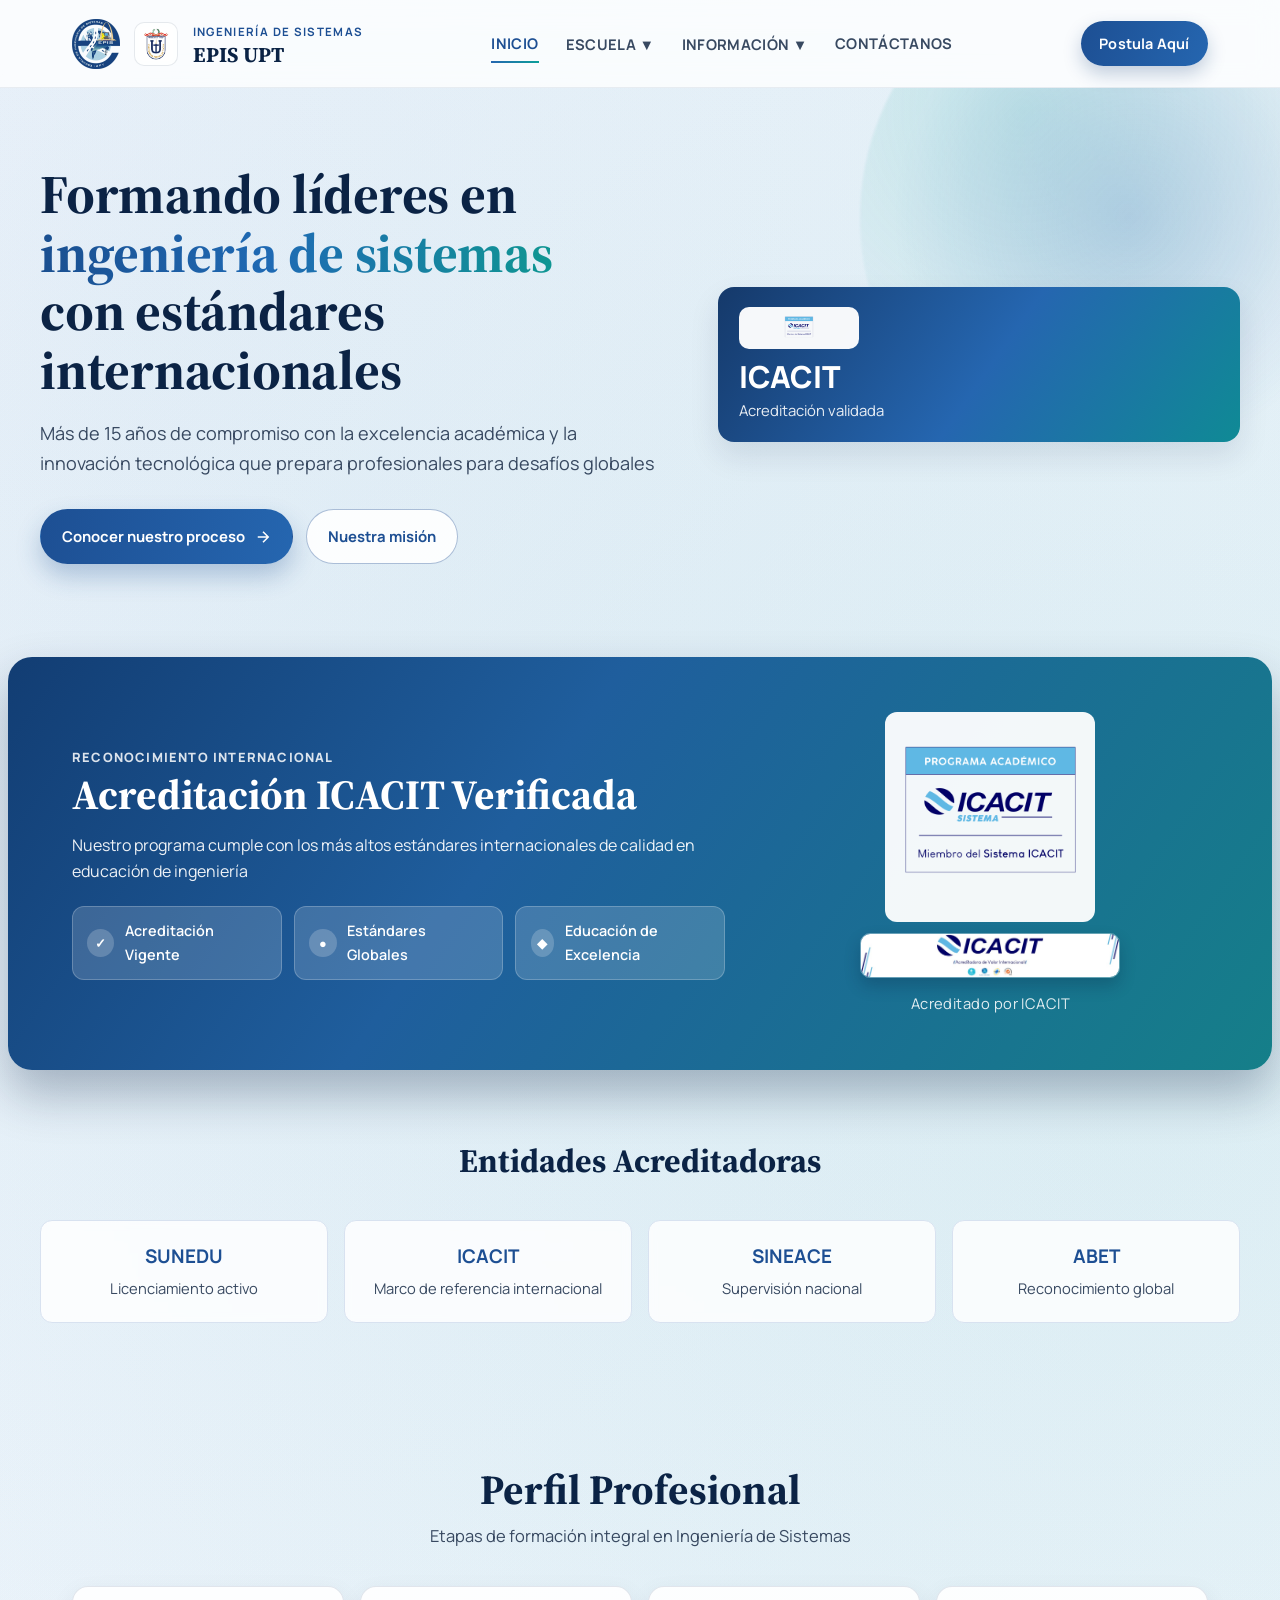
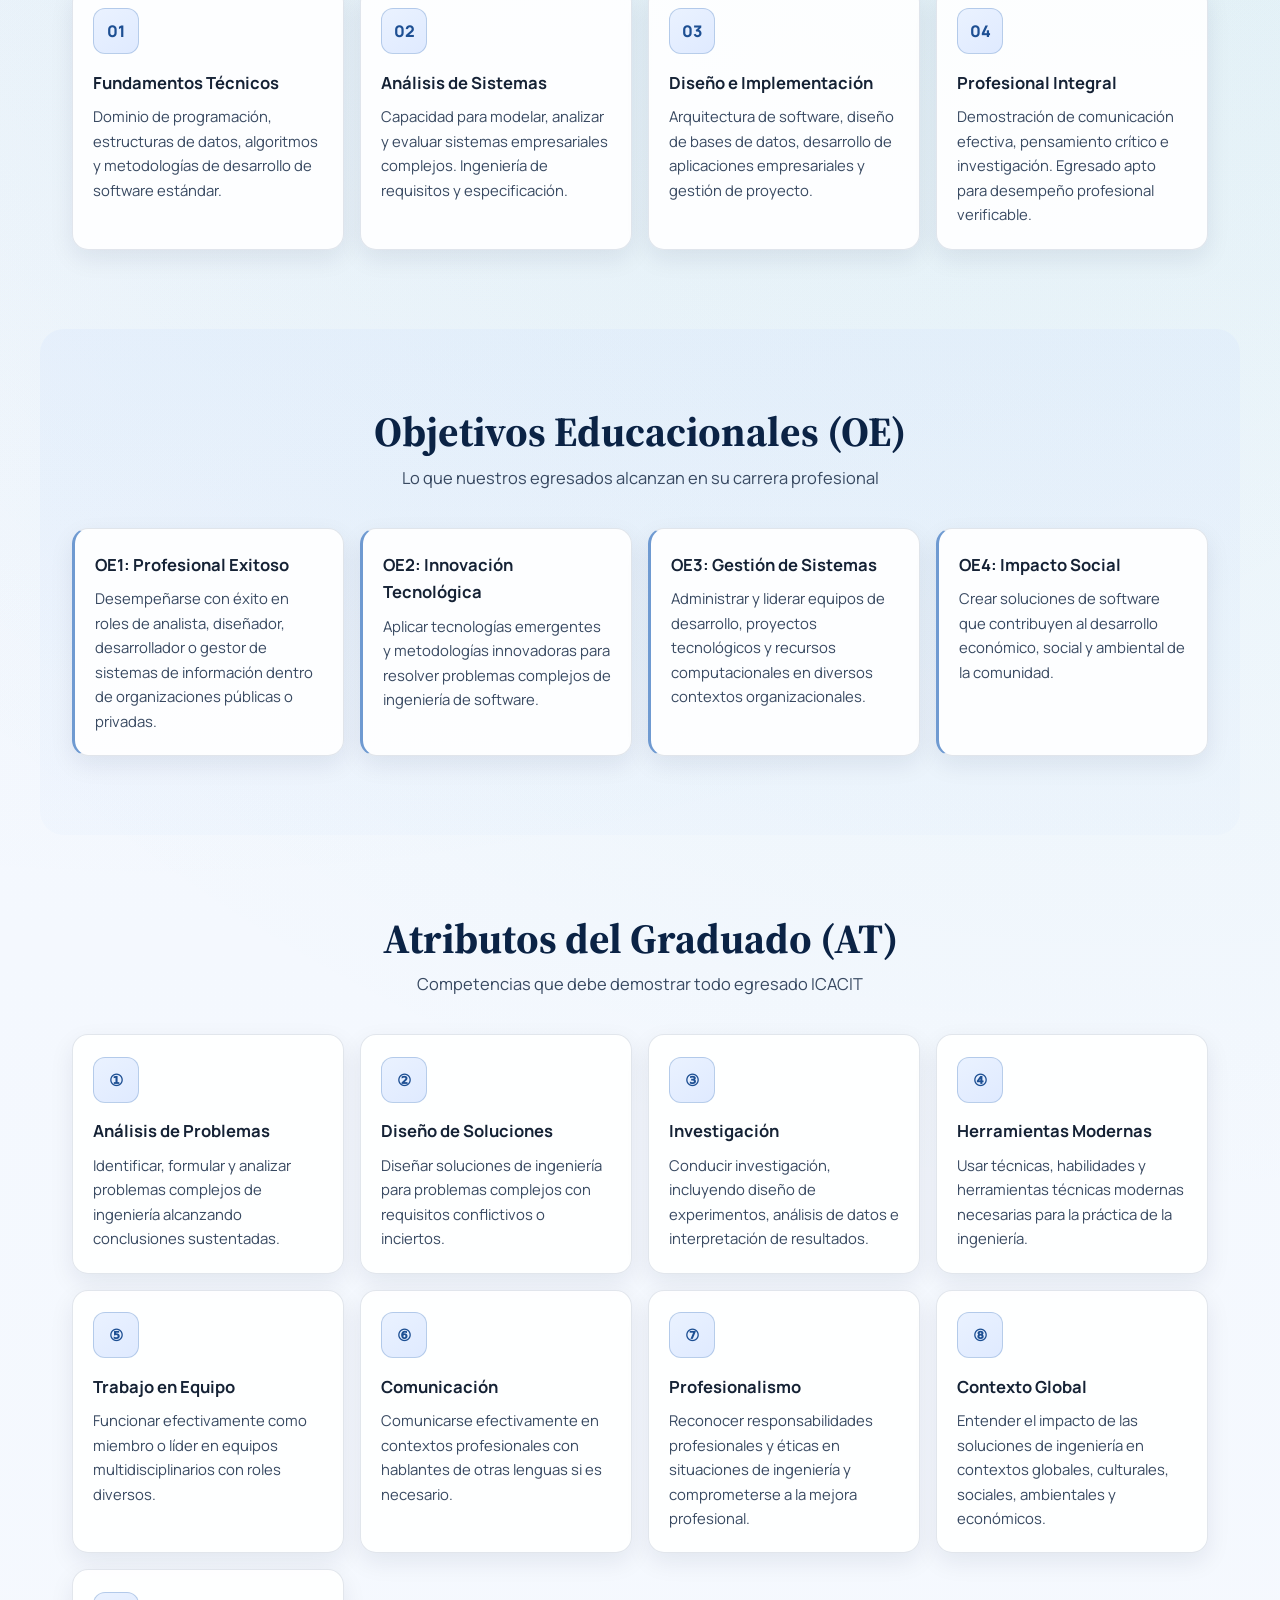
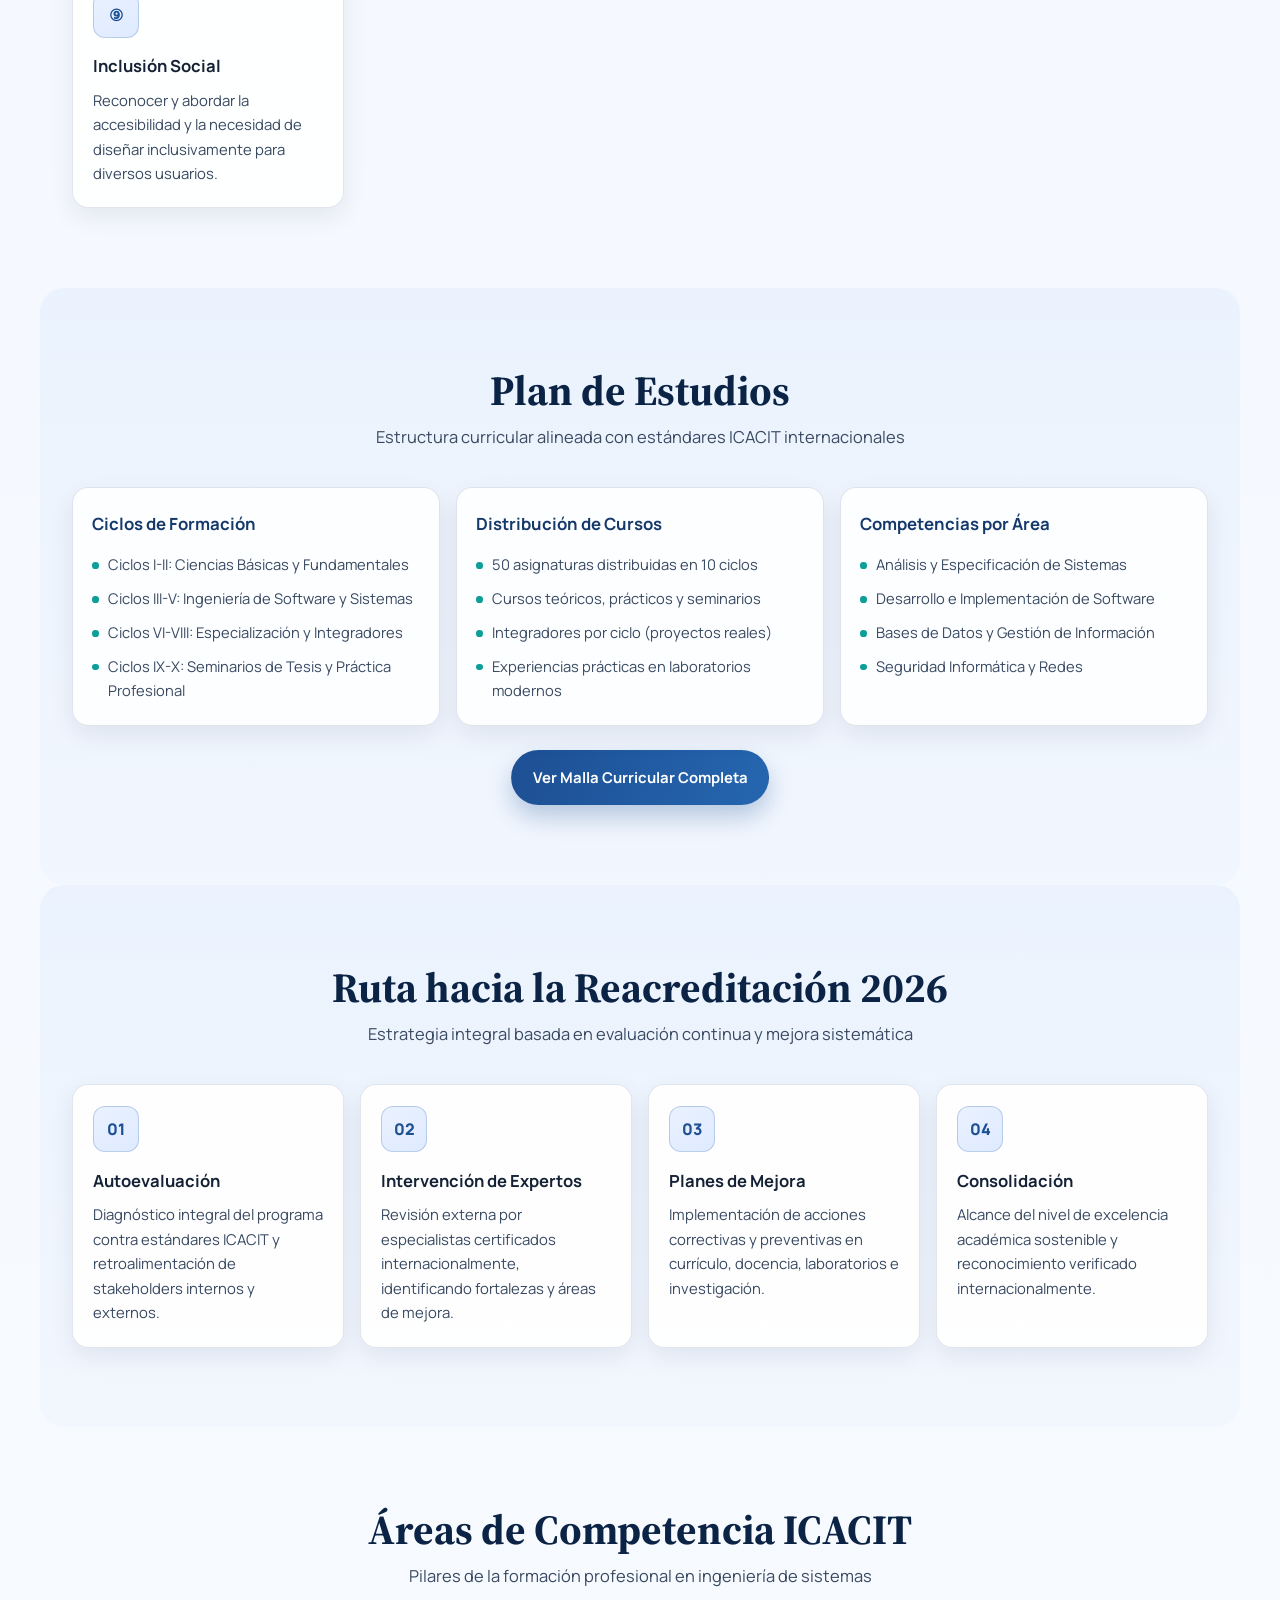
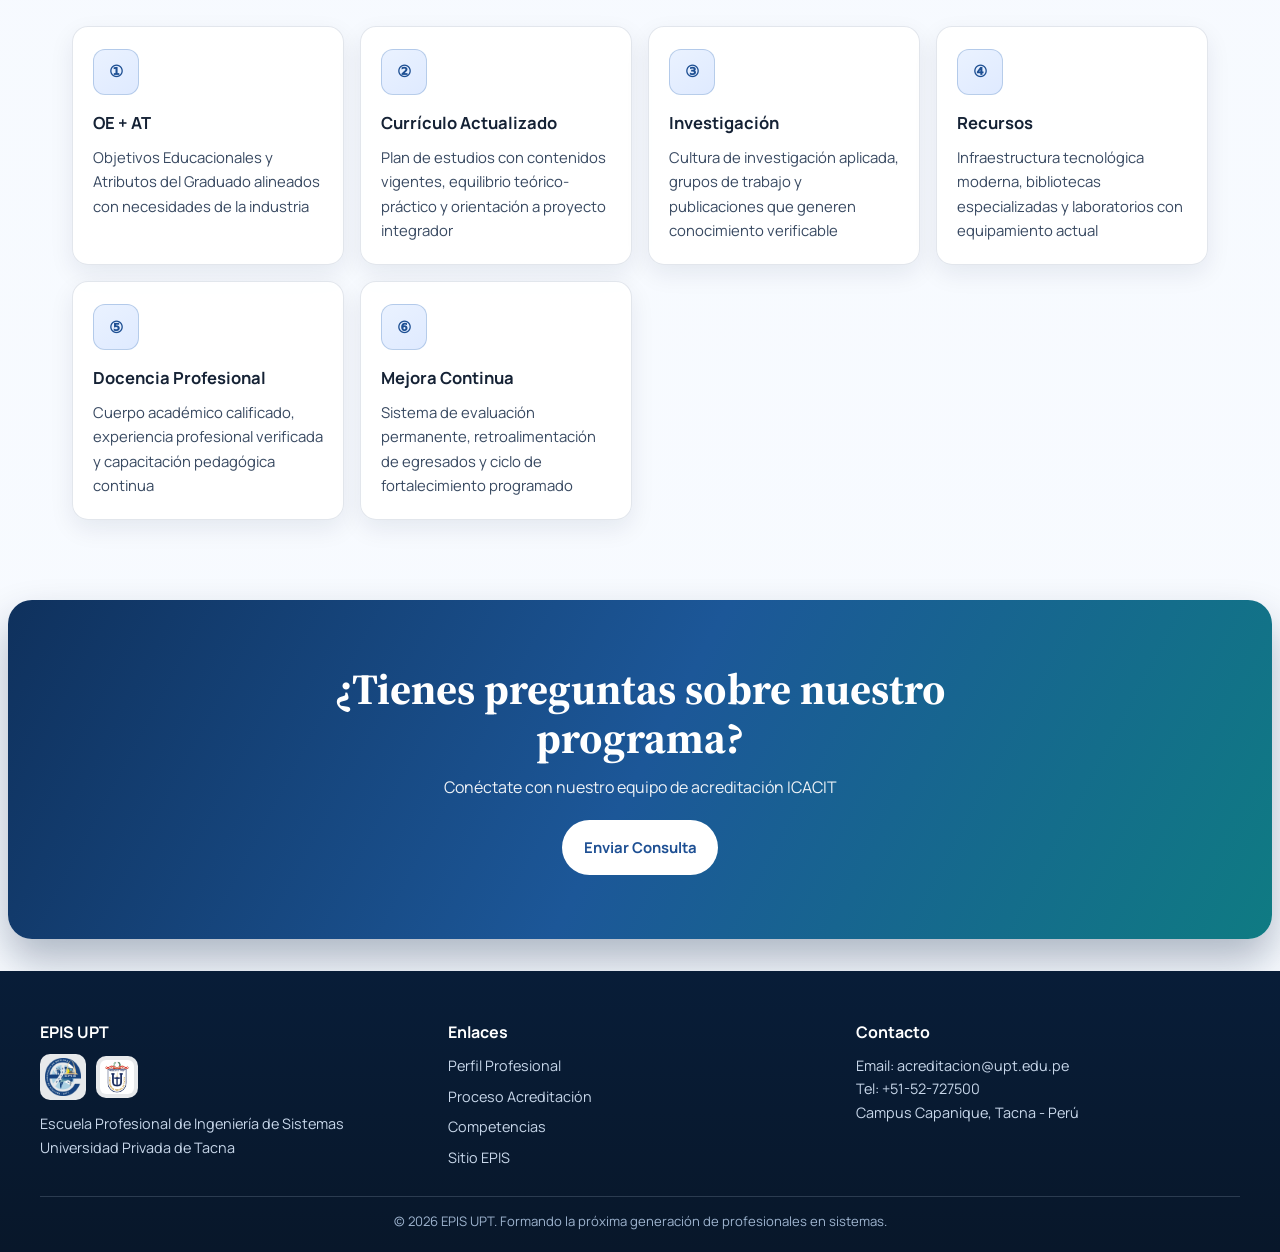
==== commit 90ca5e85: "one commit" ====
--- a/index.html
+++ b/index.html
@@ -18,7 +18,8 @@
 <header class="header">
   <div class="header-container">
     <div class="header-brand">
-      <img src="https://epis.upt.edu.pe/acreditacion/img/logoepis.png" alt="Logo EPIS" class="brand-logo">
+      <img src="assets/logoEPIS.png" alt="Logo EPIS" class="brand-logo">
+      <img src="assets/imagesupt.png" alt="Logo Universidad Privada de Tacna" class="brand-logo brand-logo--secondary">
       <div class="brand-info">
         <span class="brand-label">Ingeniería de Sistemas</span>
         <h1 class="brand-name">EPIS UPT</h1>
@@ -85,7 +86,9 @@
     <div class="hero-visual">
       <div class="stats-grid">
         <div class="stat-card accent">
-          <div class="stat-icon">✓</div>
+          <div class="stat-icon">
+            <img src="assets/2025_LogoSistemaICACIT_FullColor.png" alt="Logo oficial ICACIT" class="stat-logo">
+          </div>
           <span class="stat-number">ICACIT</span>
           <span class="stat-title">Acreditación validada</span>
         </div>
@@ -119,7 +122,8 @@
     </div>
 
     <div class="accreditation-logo">
-      <img src="https://icacit.org.co/wp-content/uploads/2021/04/ICACIT-1.png" alt="Logo ICACIT" class="icacit-logo">
+      <img src="assets/2025_LogoSistemaICACIT_FullColor.png" alt="Logo ICACIT" class="icacit-logo">
+      <img src="assets/icacit_cover.jfif" alt="Sello de acreditación ICACIT" class="icacit-cover">
       <p class="accreditation-seal">Acreditado por ICACIT</p>
     </div>
   </div>
@@ -428,6 +432,10 @@
   <div class="footer-content">
     <div class="footer-section">
       <h4>EPIS UPT</h4>
+      <div class="footer-logos">
+        <img src="assets/logoEPIS.png" alt="Logo EPIS" class="footer-logo">
+        <img src="assets/imagesupt.png" alt="Logo UPT" class="footer-logo footer-logo--upt">
+      </div>
       <p>Escuela Profesional de Ingeniería de Sistemas</p>
       <p>Universidad Privada de Tacna</p>
     </div>
--- a/styles.css
+++ b/styles.css
@@ -101,6 +101,15 @@
 .brand-logo {
   height: 50px;
   width: auto;
+  object-fit: contain;
+}
+
+.brand-logo--secondary {
+  height: 44px;
+  padding: 4px;
+  border-radius: 10px;
+  background: rgba(255, 255, 255, 0.8);
+  border: 1px solid rgba(12, 41, 82, 0.1);
 }
 
 .brand-info {
@@ -436,9 +445,18 @@
   background: var(--sky-100);
 }
 
+.stat-logo {
+  width: 100%;
+  height: 100%;
+  object-fit: contain;
+}
+
 .stat-card.accent .stat-icon {
-  color: var(--white);
-  background: rgba(255, 255, 255, 0.18);
+  width: 120px;
+  height: 42px;
+  border-radius: 10px;
+  background: rgba(255, 255, 255, 0.96);
+  padding: 5px;
 }
 
 .stat-number {
@@ -551,9 +569,20 @@
 }
 
 .icacit-logo {
-  width: 190px;
-  filter: brightness(0) invert(1);
-  margin: 0 auto 0.9rem;
+  width: 210px;
+  margin: 0 auto 0.7rem;
+  object-fit: contain;
+  background: rgba(255, 255, 255, 0.95);
+  border-radius: 12px;
+  padding: 0.4rem;
+}
+
+.icacit-cover {
+  width: 260px;
+  border-radius: 10px;
+  margin: 0 auto 0.8rem;
+  border: 1px solid rgba(255, 255, 255, 0.34);
+  box-shadow: 0 8px 16px rgba(8, 28, 58, 0.24);
 }
 
 .accreditation-seal {
@@ -875,6 +904,27 @@
   margin-bottom: 0.5rem;
 }
 
+.footer-logos {
+  display: flex;
+  align-items: center;
+  gap: 0.6rem;
+  margin-bottom: 0.8rem;
+}
+
+.footer-logo {
+  width: 46px;
+  height: 46px;
+  object-fit: contain;
+  border-radius: 10px;
+  padding: 4px;
+  background: rgba(255, 255, 255, 0.9);
+}
+
+.footer-logo--upt {
+  width: 42px;
+  height: 42px;
+}
+
 .footer-section p,
 .footer-section li,
 .footer-section a {
@@ -972,6 +1022,10 @@
 
   .brand-logo {
     height: 42px;
+  }
+
+  .brand-logo--secondary {
+    height: 36px;
   }
 
   .brand-name {
@@ -1080,6 +1134,11 @@
     width: 144px;
   }
 
+  .icacit-cover {
+    width: 100%;
+    max-width: 240px;
+  }
+
   .footer {
     padding-inline: 1rem;
   }
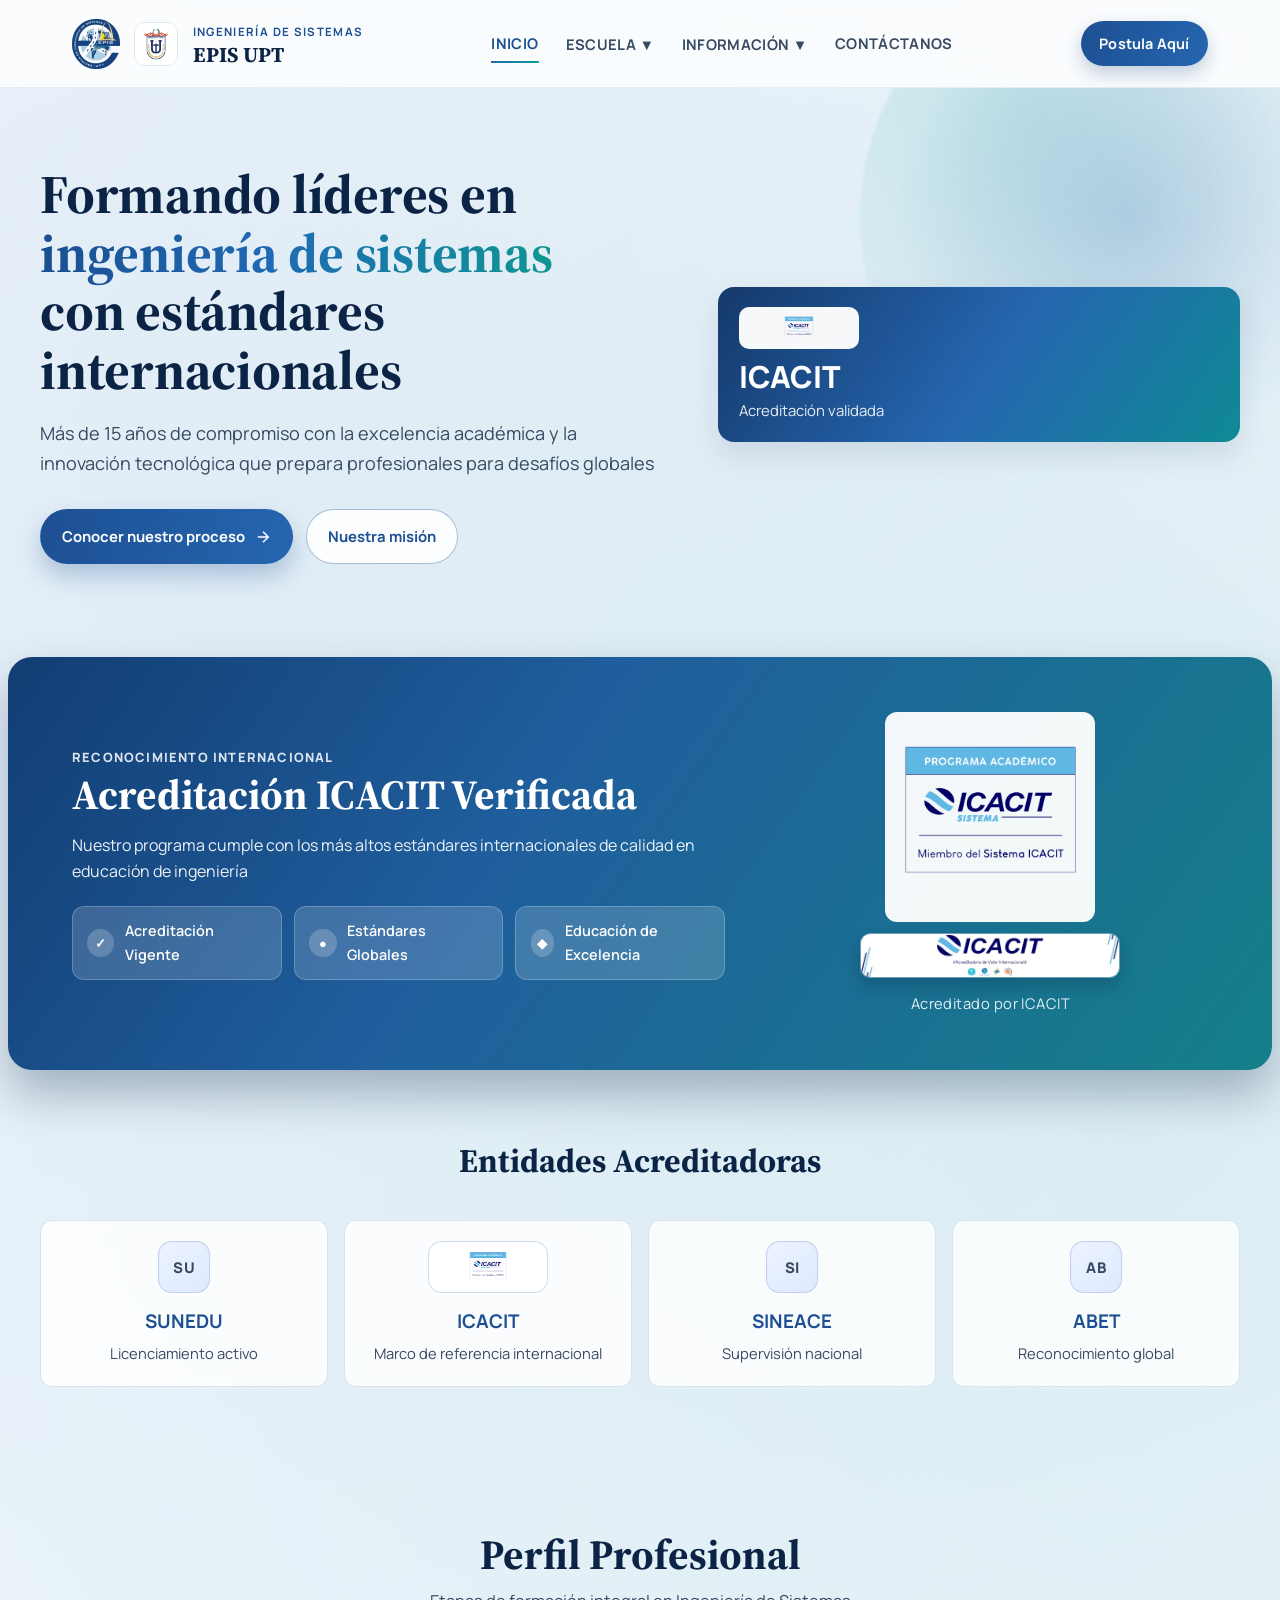
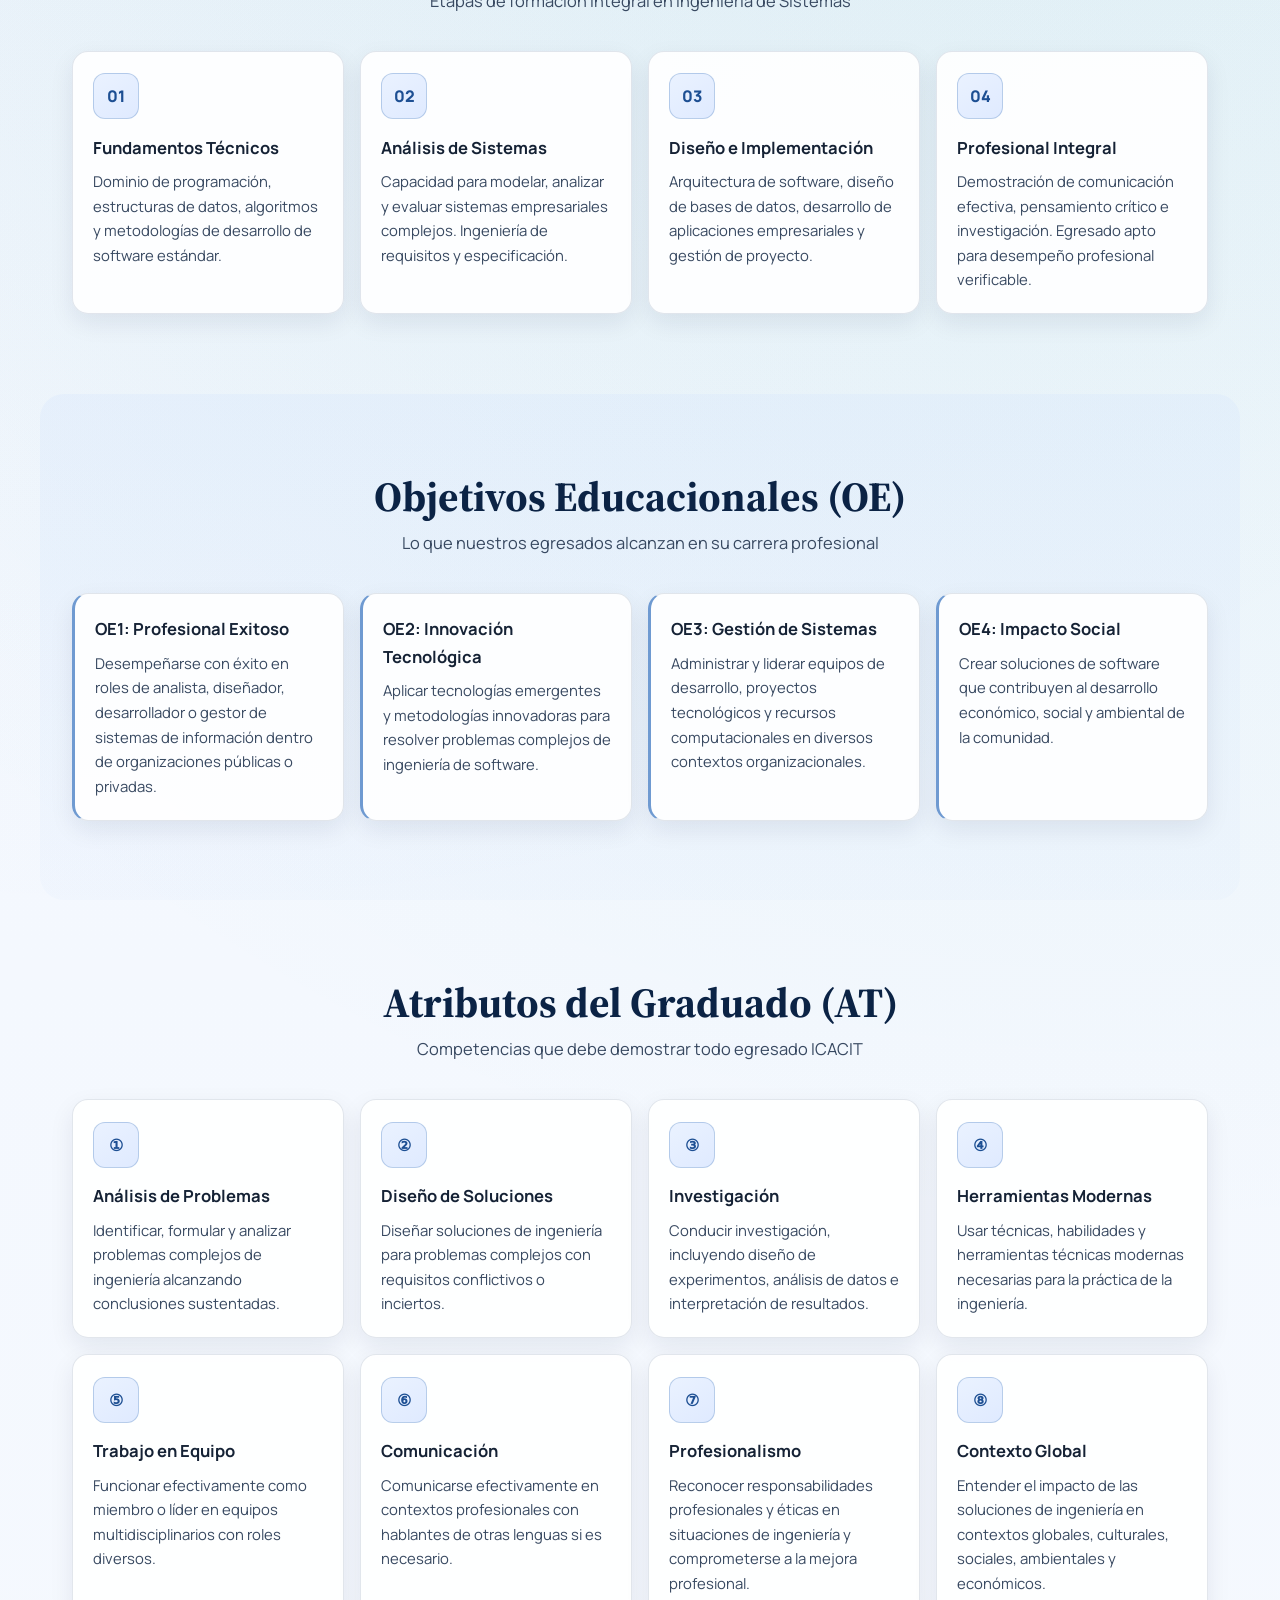
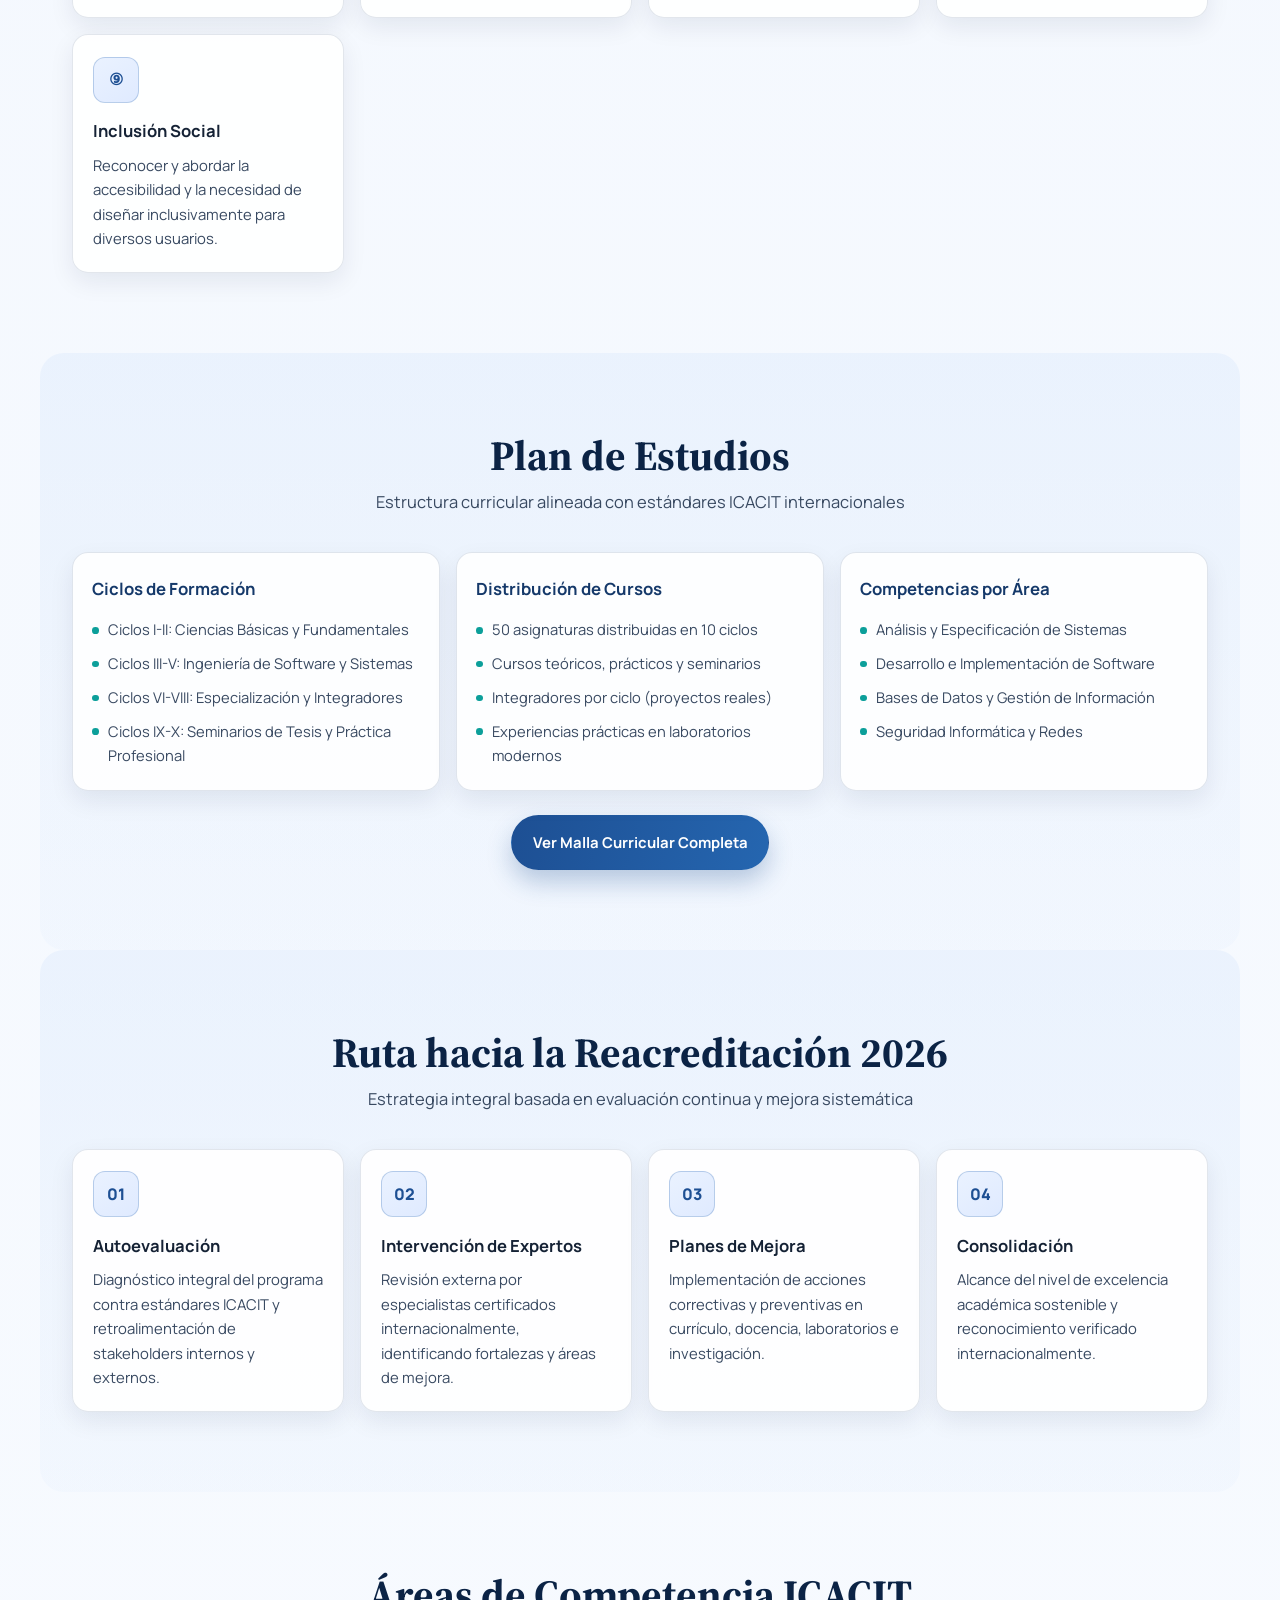
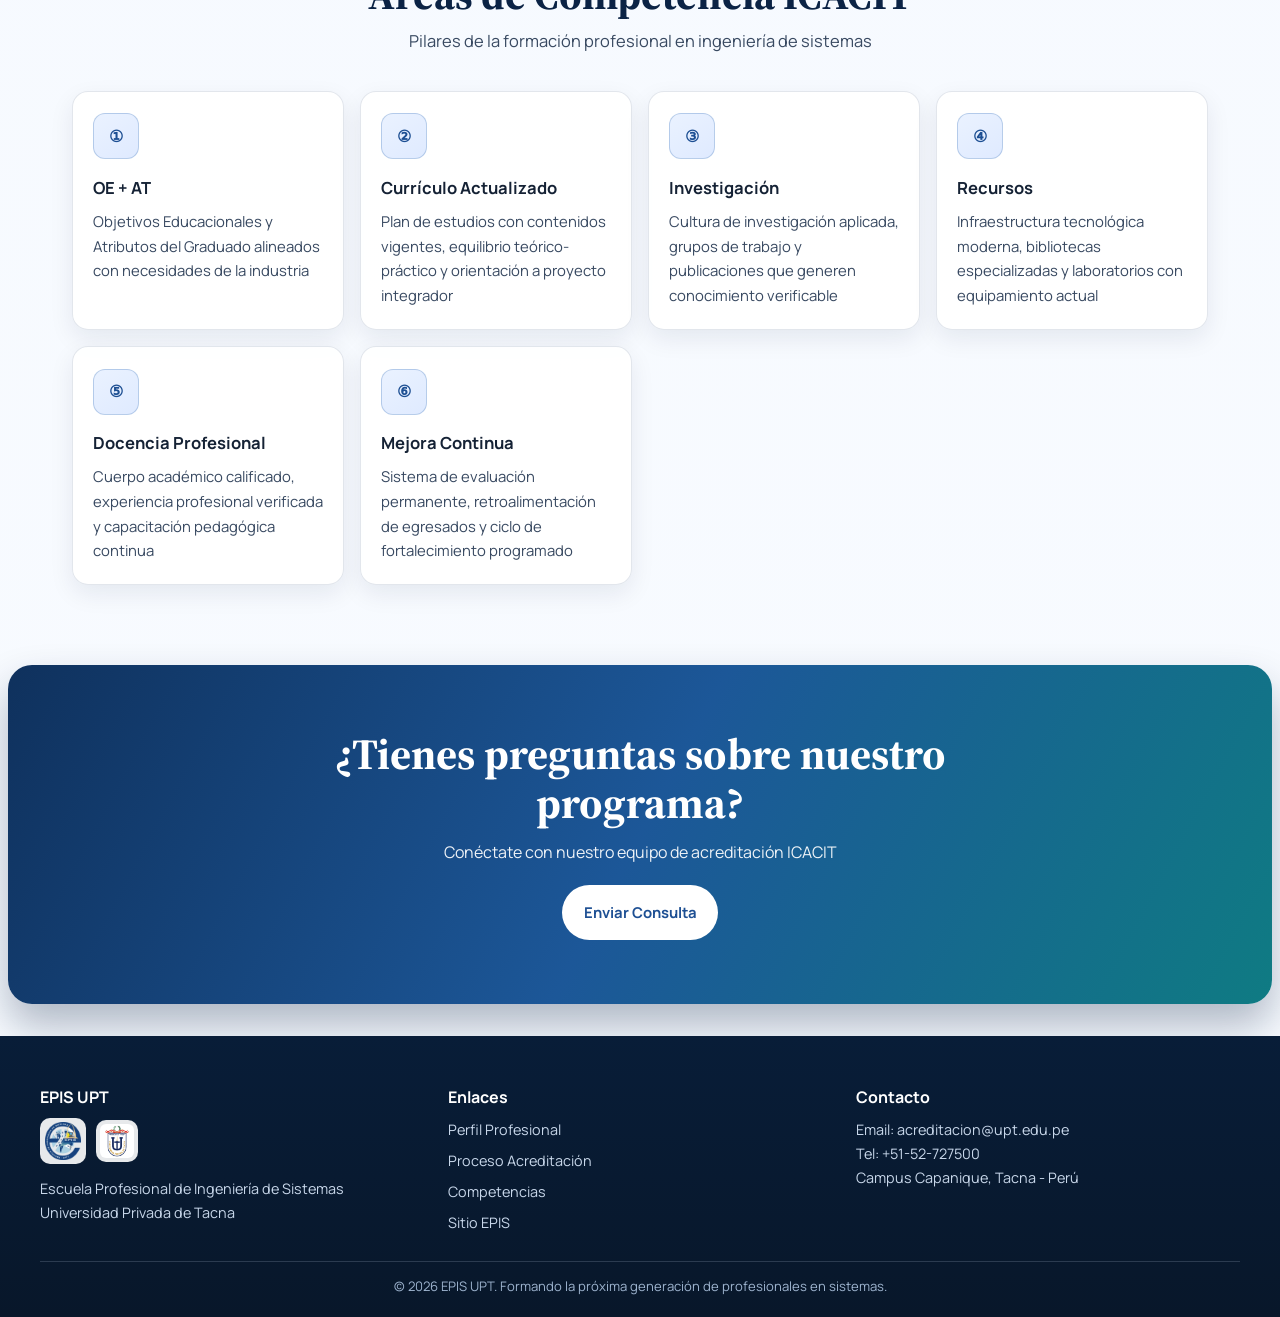
==== commit 1709047c: "one commit" ====
--- a/index.html
+++ b/index.html
@@ -135,18 +135,30 @@
     <h3>Entidades Acreditadoras</h3>
     <div class="credentials-grid">
       <div class="credential-badge">
+        <div class="credential-mark">
+          <span class="credential-initial">SU</span>
+        </div>
         <strong>SUNEDU</strong>
         <span>Licenciamiento activo</span>
       </div>
       <div class="credential-badge">
+        <div class="credential-mark credential-mark--logo">
+          <img src="assets/2025_LogoSistemaICACIT_FullColor.png" alt="Logo ICACIT" class="credential-logo">
+        </div>
         <strong>ICACIT</strong>
         <span>Marco de referencia internacional</span>
       </div>
       <div class="credential-badge">
+        <div class="credential-mark">
+          <span class="credential-initial">SI</span>
+        </div>
         <strong>SINEACE</strong>
         <span>Supervisión nacional</span>
       </div>
       <div class="credential-badge">
+        <div class="credential-mark">
+          <span class="credential-initial">AB</span>
+        </div>
         <strong>ABET</strong>
         <span>Reconocimiento global</span>
       </div>
--- a/styles.css
+++ b/styles.css
@@ -646,6 +646,37 @@
   font-size: 0.92rem;
 }
 
+.credential-mark {
+  width: 52px;
+  height: 52px;
+  margin: 0 auto 0.8rem;
+  border-radius: 14px;
+  display: flex;
+  align-items: center;
+  justify-content: center;
+  background: linear-gradient(145deg, #ecf3ff, #dfeaff);
+  border: 1px solid rgba(27, 82, 157, 0.2);
+}
+
+.credential-mark--logo {
+  width: 120px;
+  background: rgba(255, 255, 255, 0.92);
+}
+
+.credential-logo {
+  width: 100%;
+  height: 100%;
+  object-fit: contain;
+  padding: 0.25rem;
+}
+
+.credential-initial {
+  font-size: 0.94rem;
+  font-weight: 800;
+  letter-spacing: 0.5px;
+  color: var(--navy-700);
+}
+
 /* ============================================
    SECCIONES BASE
    ============================================ */
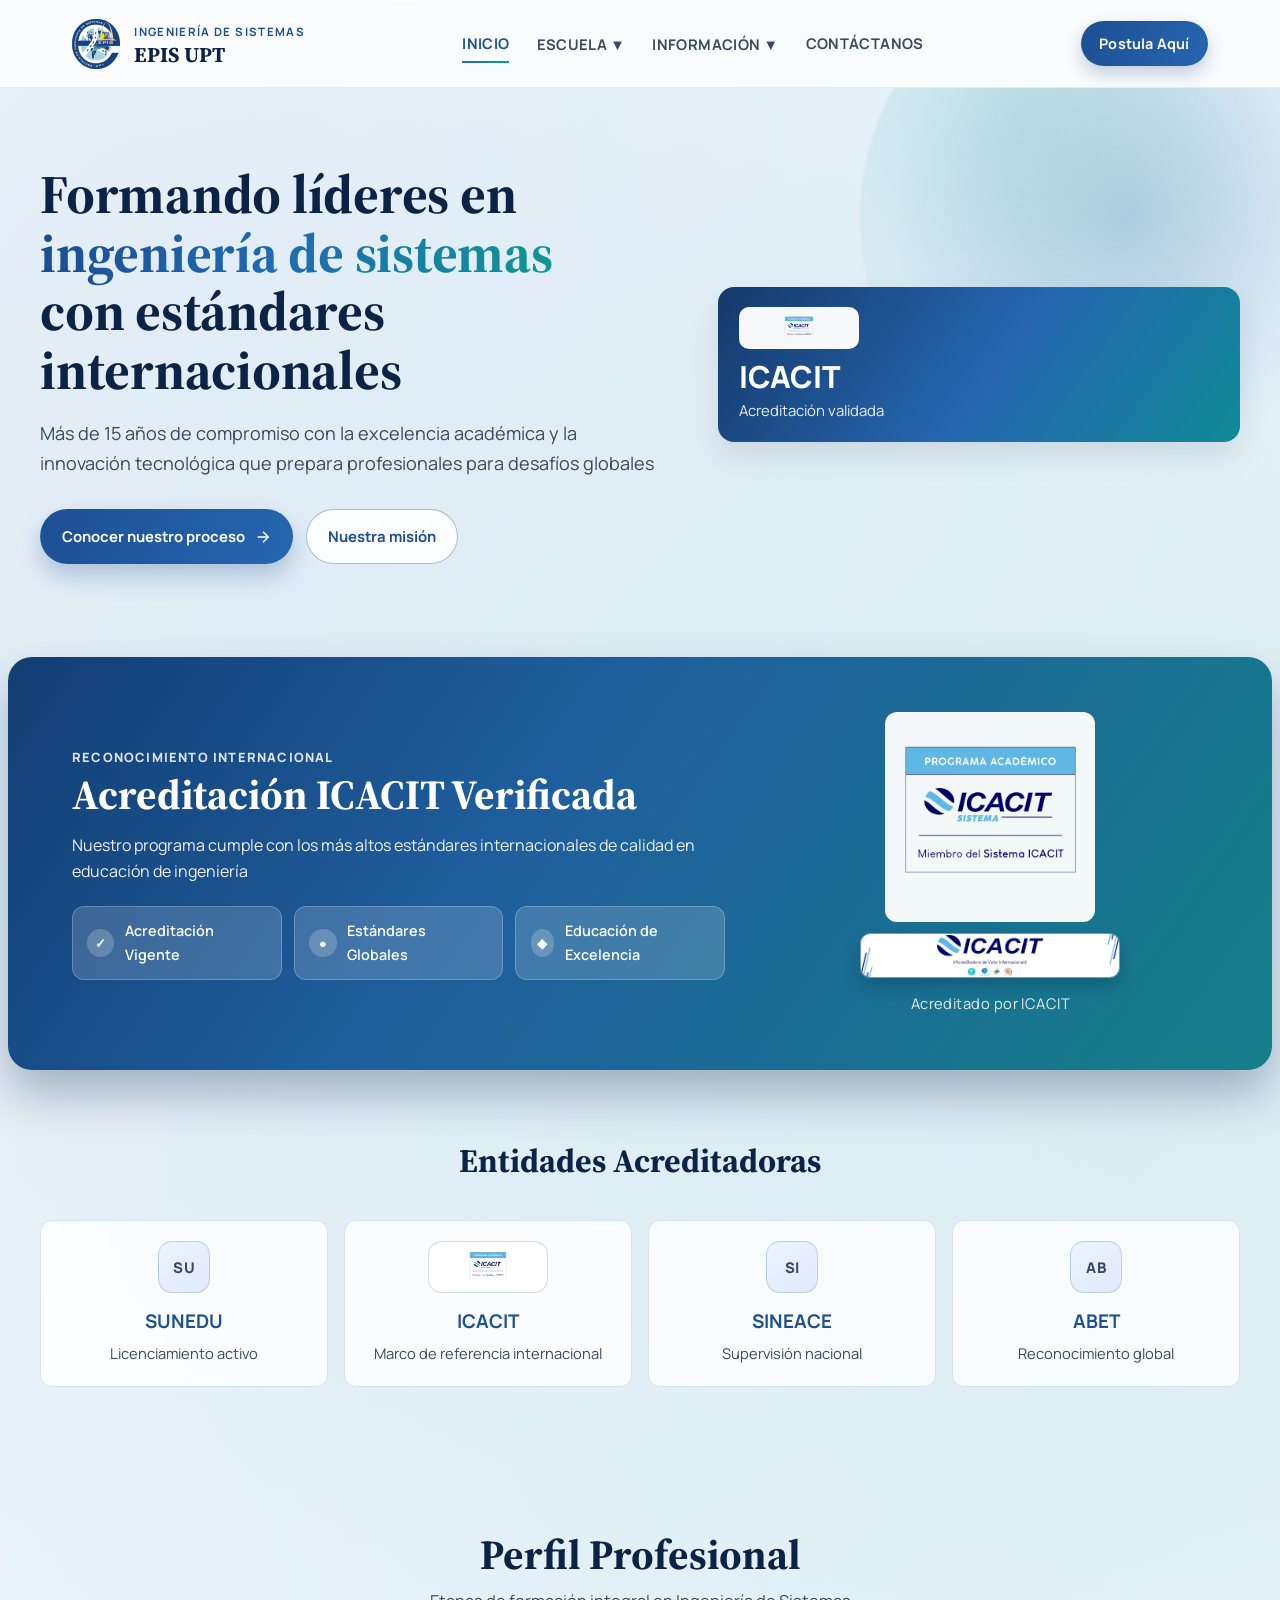
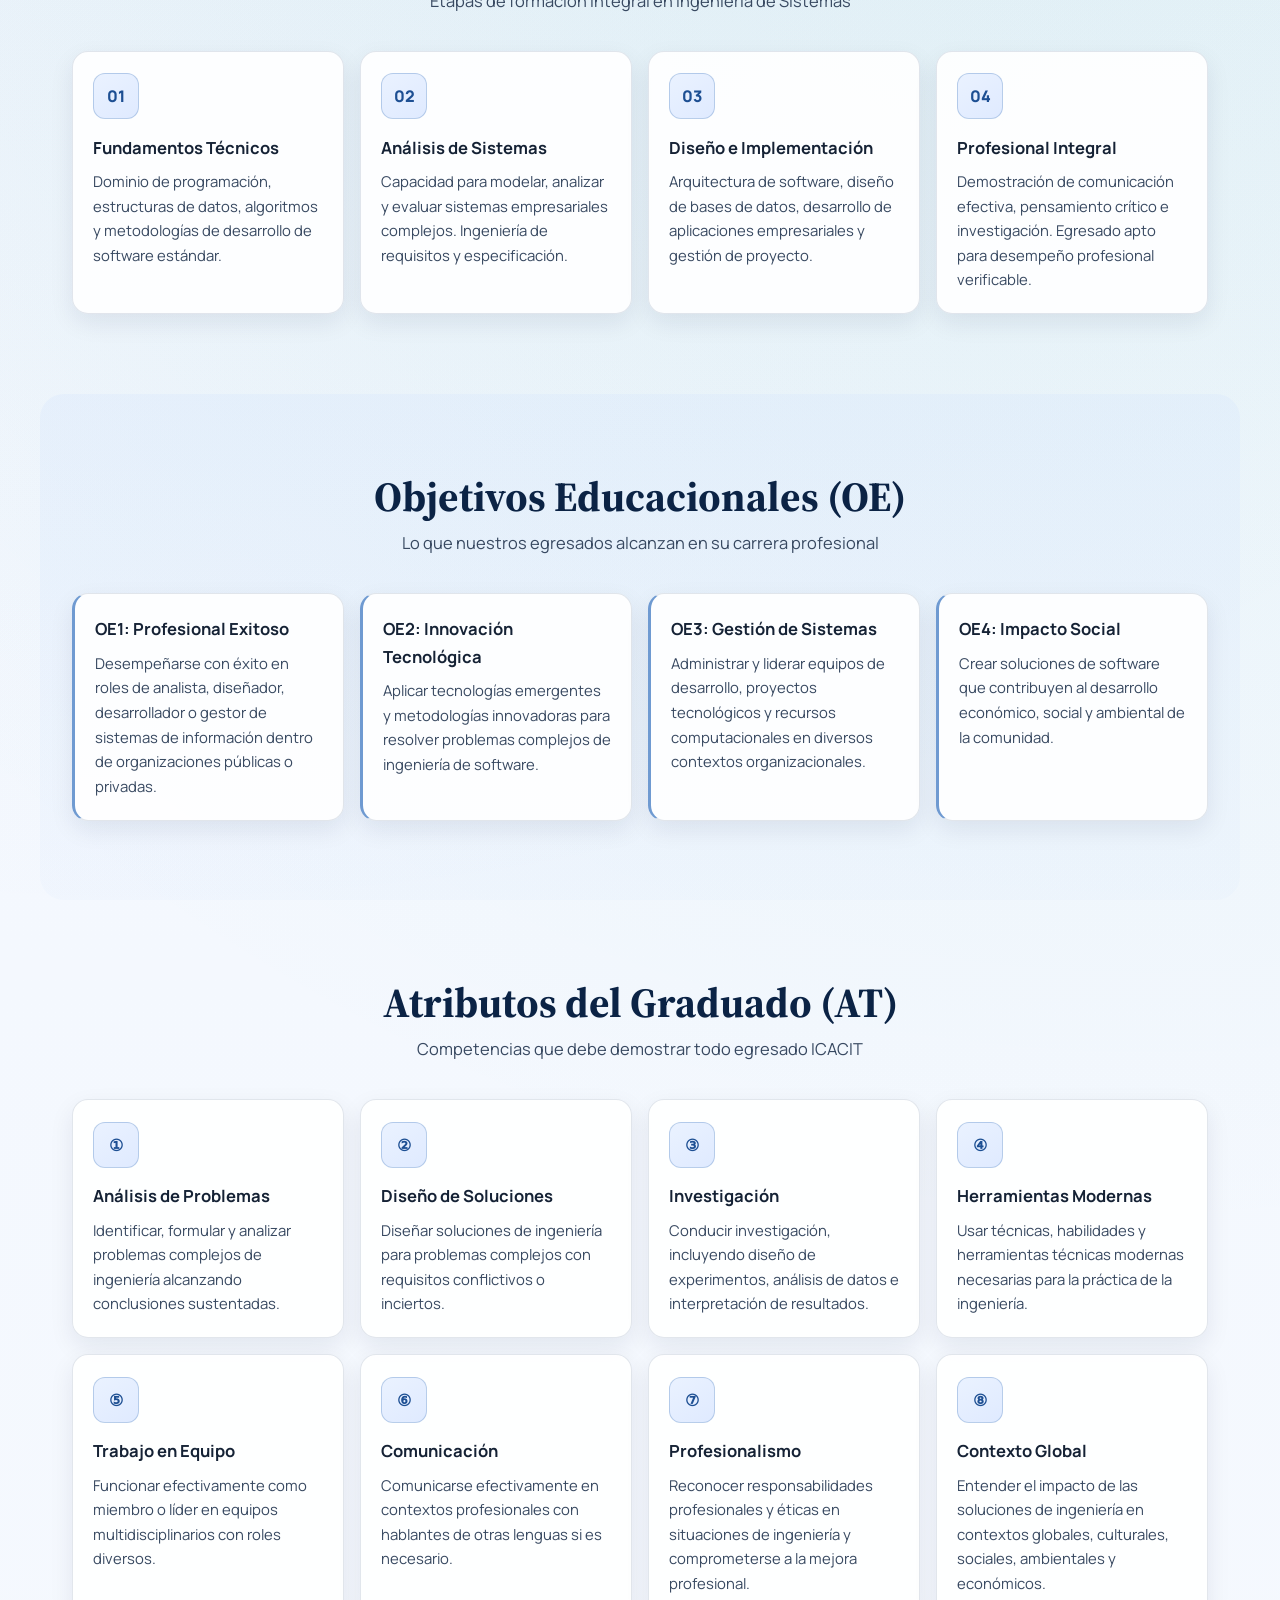
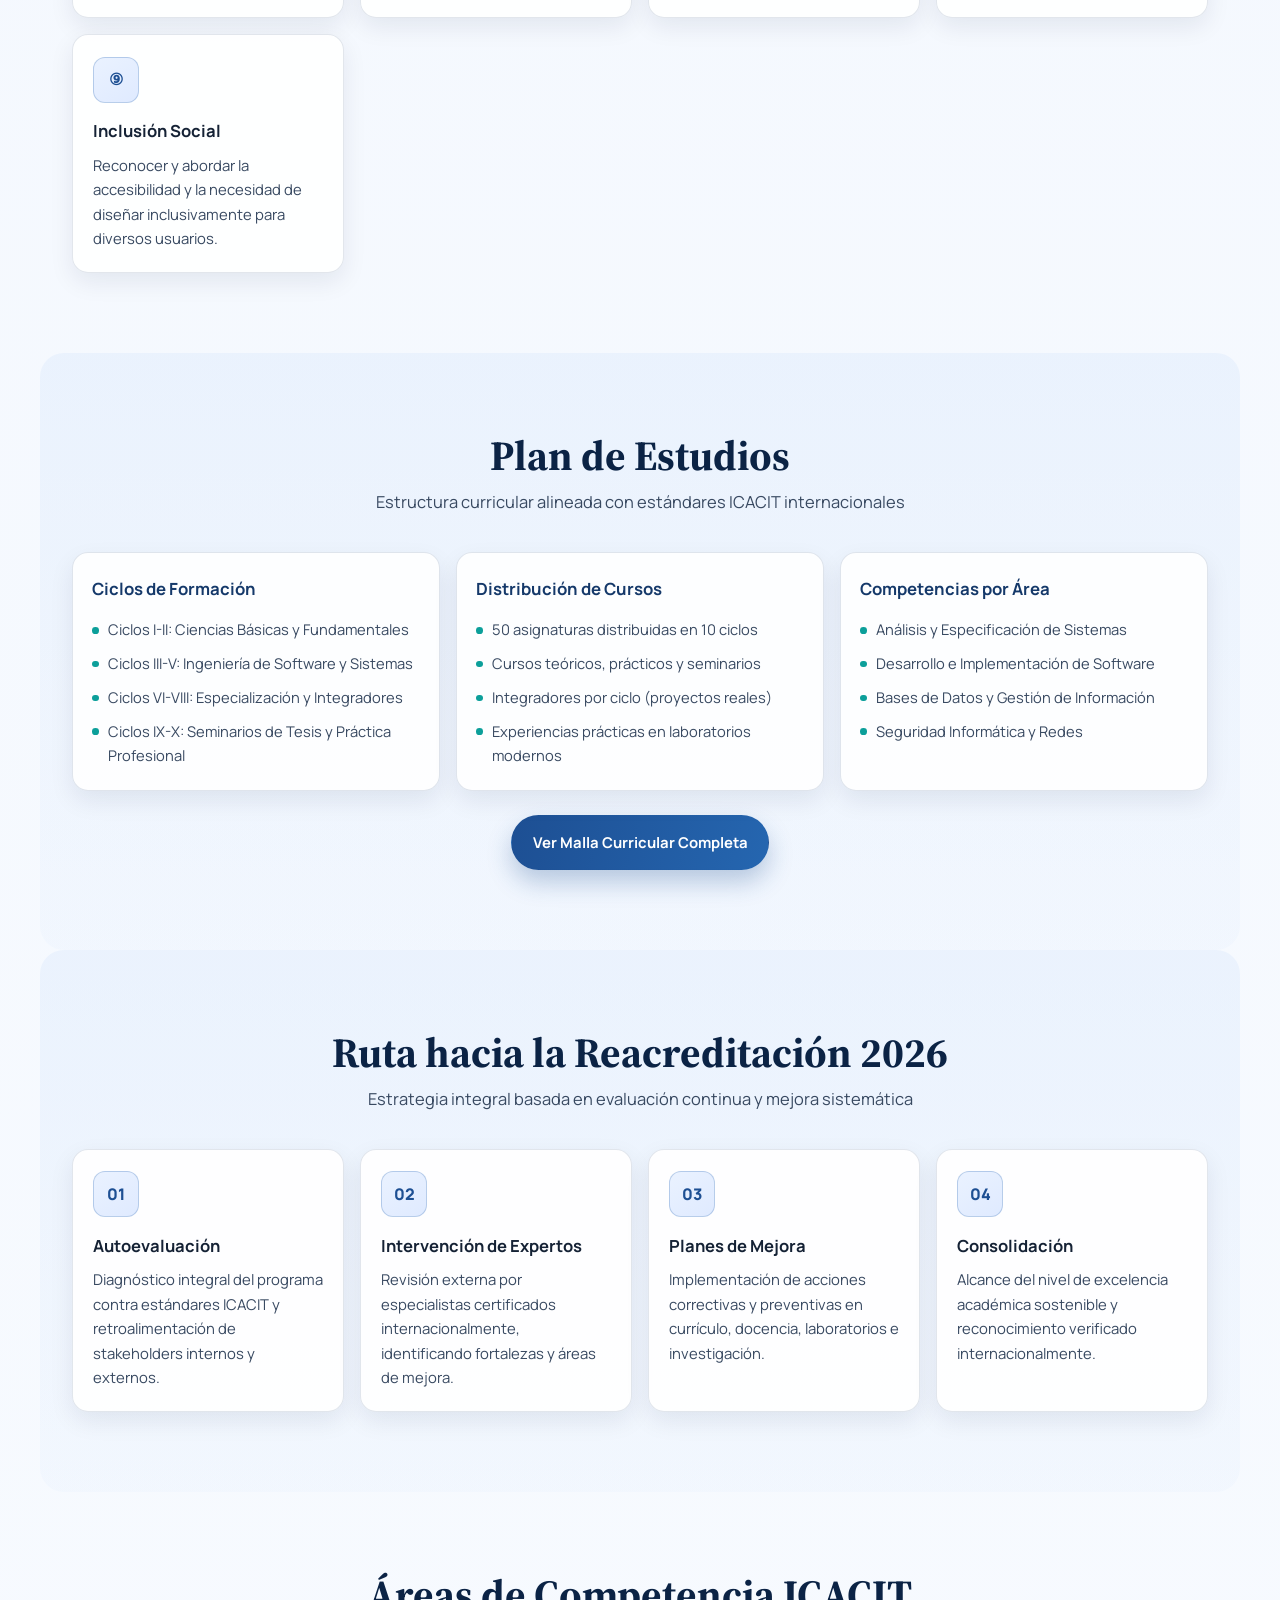
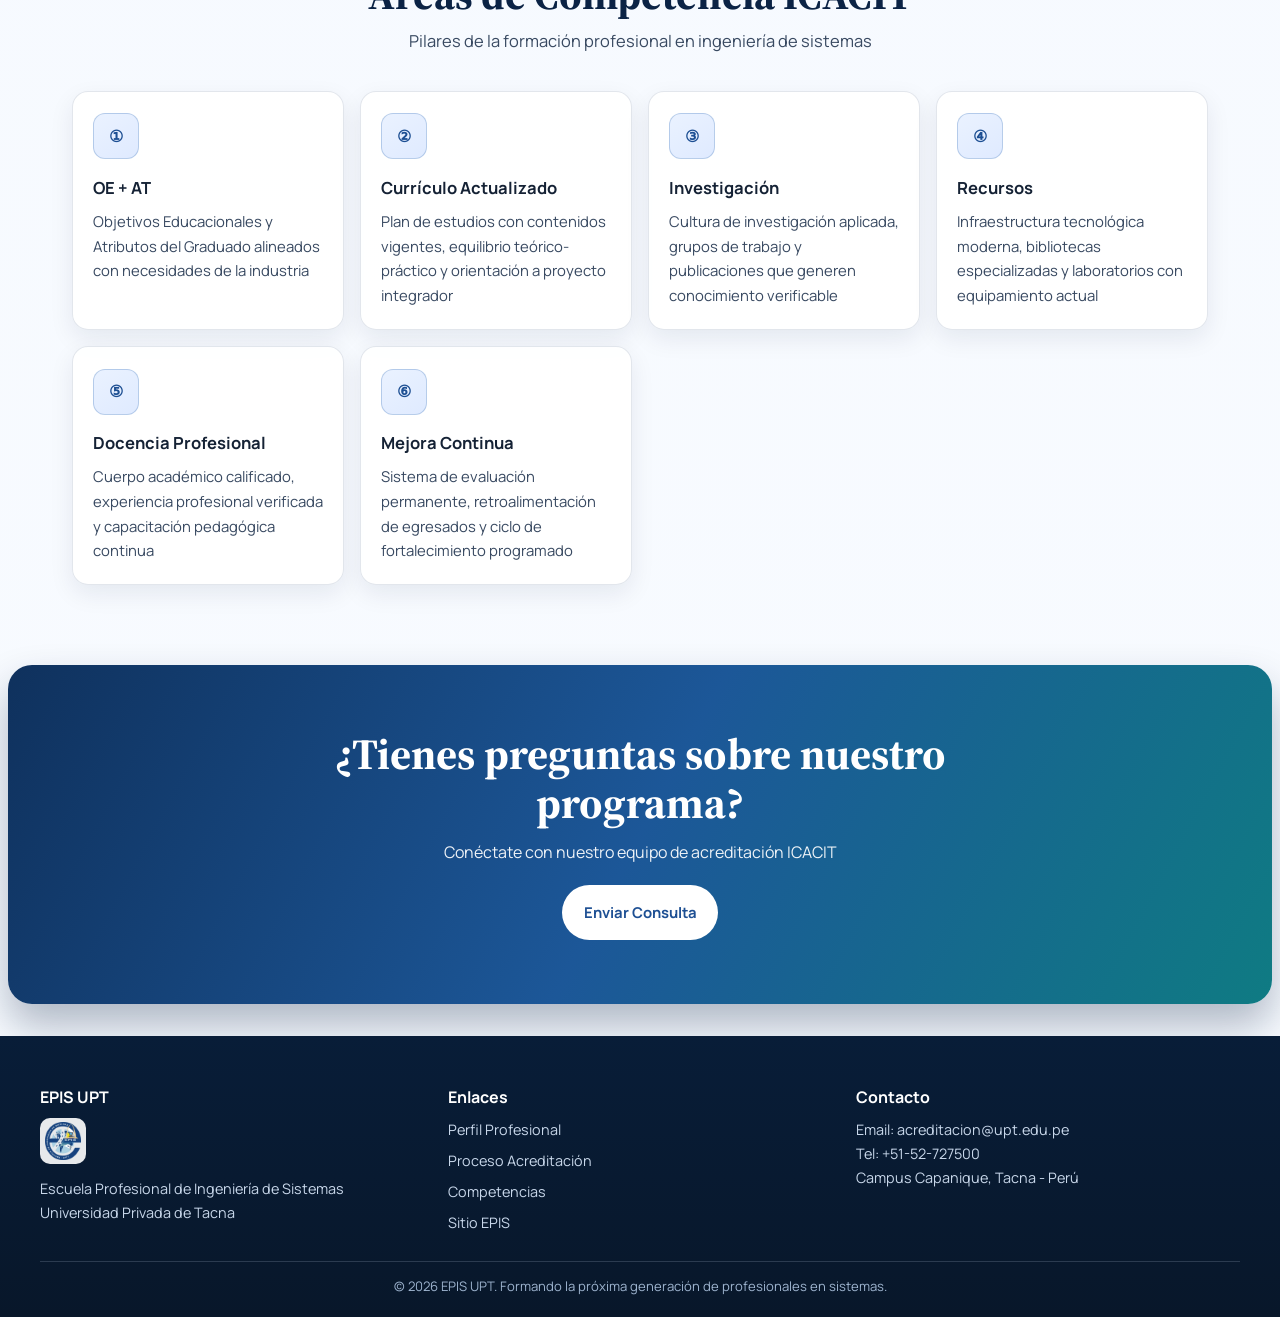
==== commit ba71dd51: "one commit" ====
--- a/index.html
+++ b/index.html
@@ -19,7 +19,6 @@
   <div class="header-container">
     <div class="header-brand">
       <img src="assets/logoEPIS.png" alt="Logo EPIS" class="brand-logo">
-      <img src="assets/imagesupt.png" alt="Logo Universidad Privada de Tacna" class="brand-logo brand-logo--secondary">
       <div class="brand-info">
         <span class="brand-label">Ingeniería de Sistemas</span>
         <h1 class="brand-name">EPIS UPT</h1>
@@ -446,7 +445,6 @@
       <h4>EPIS UPT</h4>
       <div class="footer-logos">
         <img src="assets/logoEPIS.png" alt="Logo EPIS" class="footer-logo">
-        <img src="assets/imagesupt.png" alt="Logo UPT" class="footer-logo footer-logo--upt">
       </div>
       <p>Escuela Profesional de Ingeniería de Sistemas</p>
       <p>Universidad Privada de Tacna</p>
--- a/styles.css
+++ b/styles.css
@@ -104,14 +104,6 @@
   object-fit: contain;
 }
 
-.brand-logo--secondary {
-  height: 44px;
-  padding: 4px;
-  border-radius: 10px;
-  background: rgba(255, 255, 255, 0.8);
-  border: 1px solid rgba(12, 41, 82, 0.1);
-}
-
 .brand-info {
   display: grid;
   gap: 0.15rem;
@@ -951,11 +943,6 @@
   background: rgba(255, 255, 255, 0.9);
 }
 
-.footer-logo--upt {
-  width: 42px;
-  height: 42px;
-}
-
 .footer-section p,
 .footer-section li,
 .footer-section a {
@@ -1053,10 +1040,6 @@
 
   .brand-logo {
     height: 42px;
-  }
-
-  .brand-logo--secondary {
-    height: 36px;
   }
 
   .brand-name {
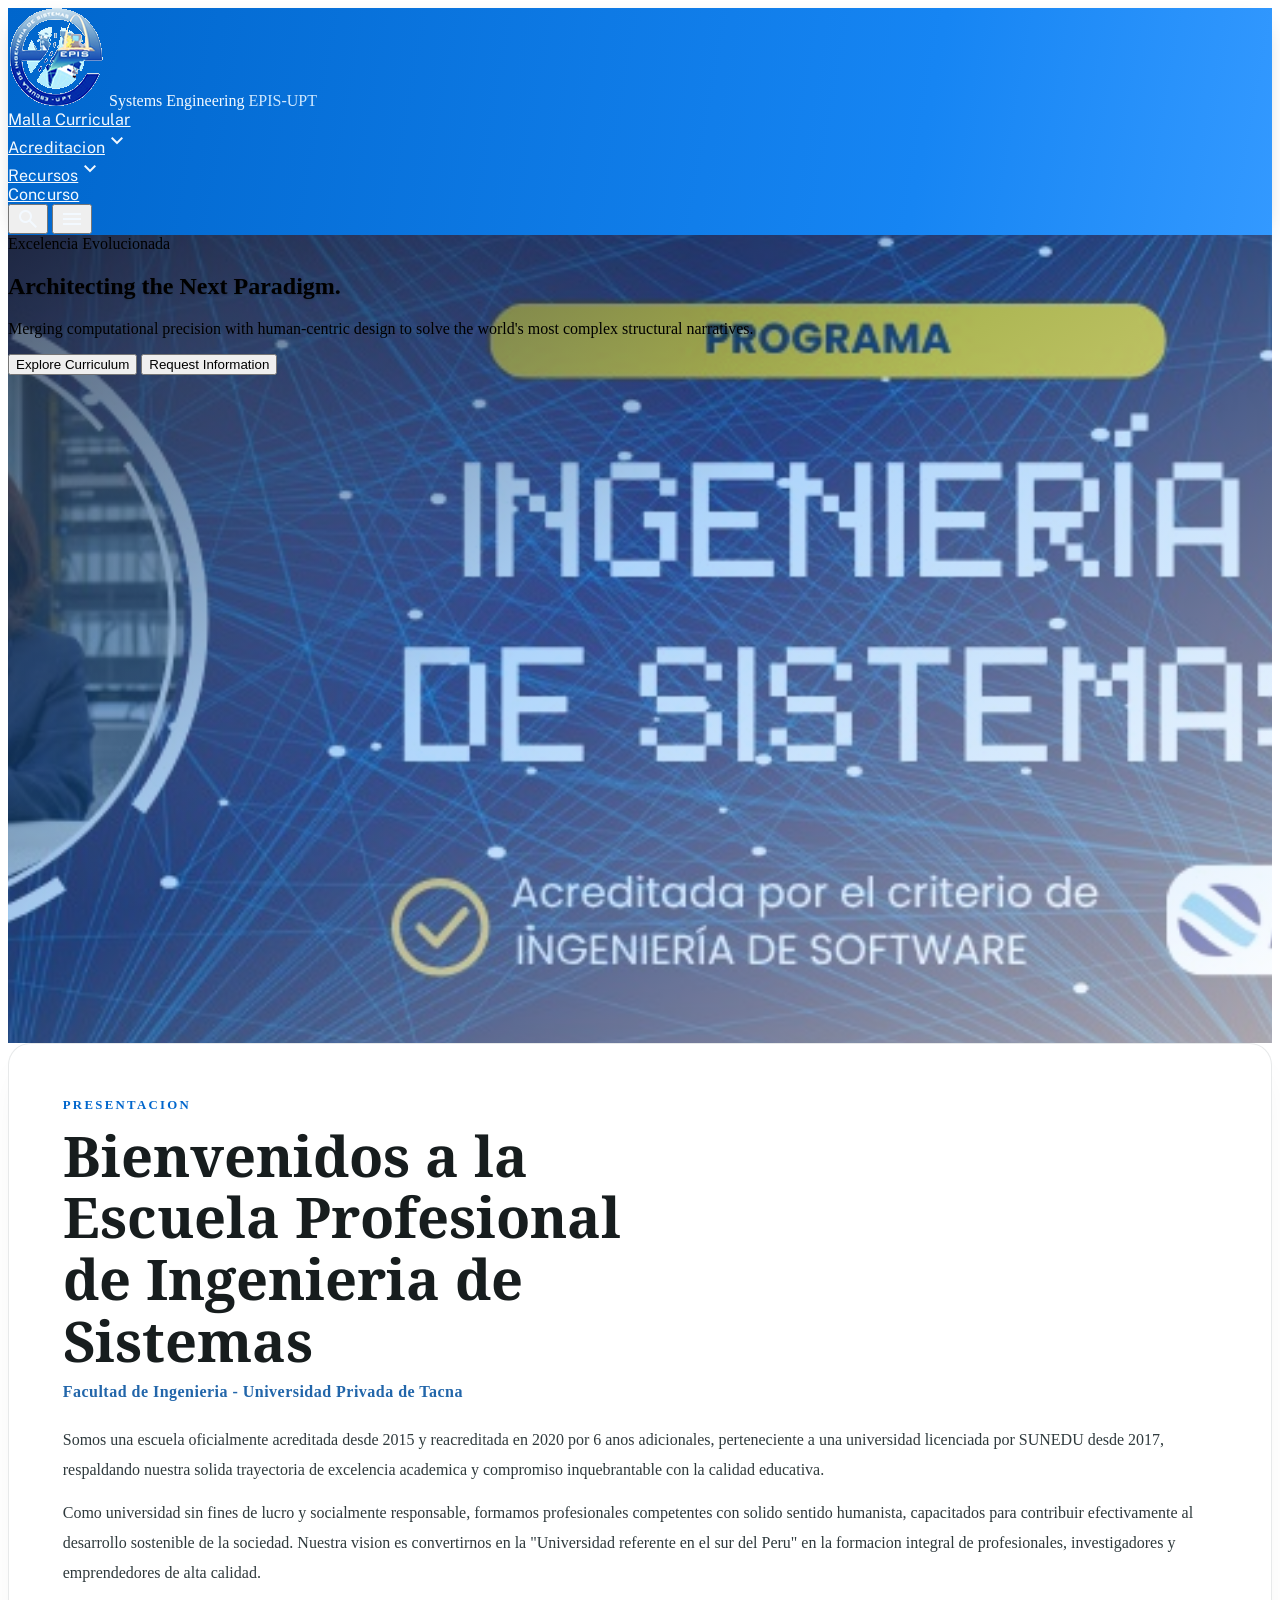
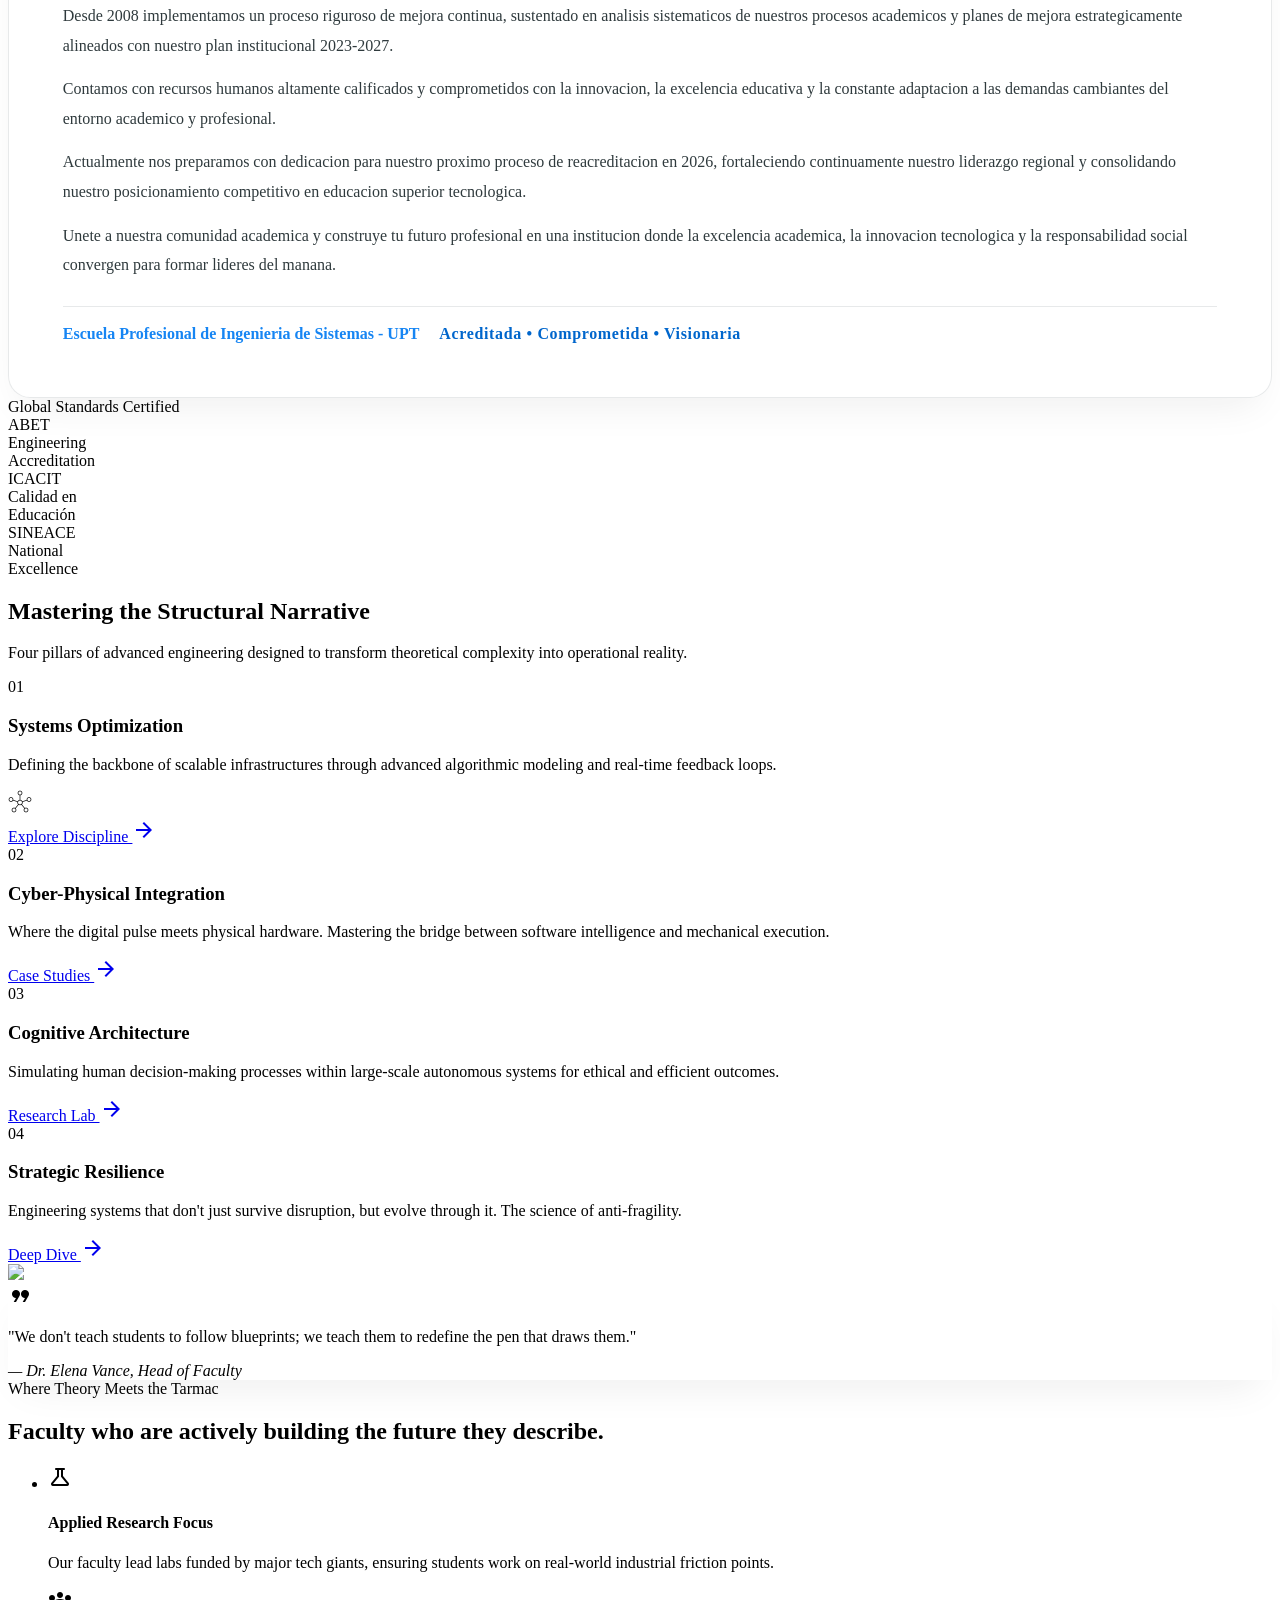
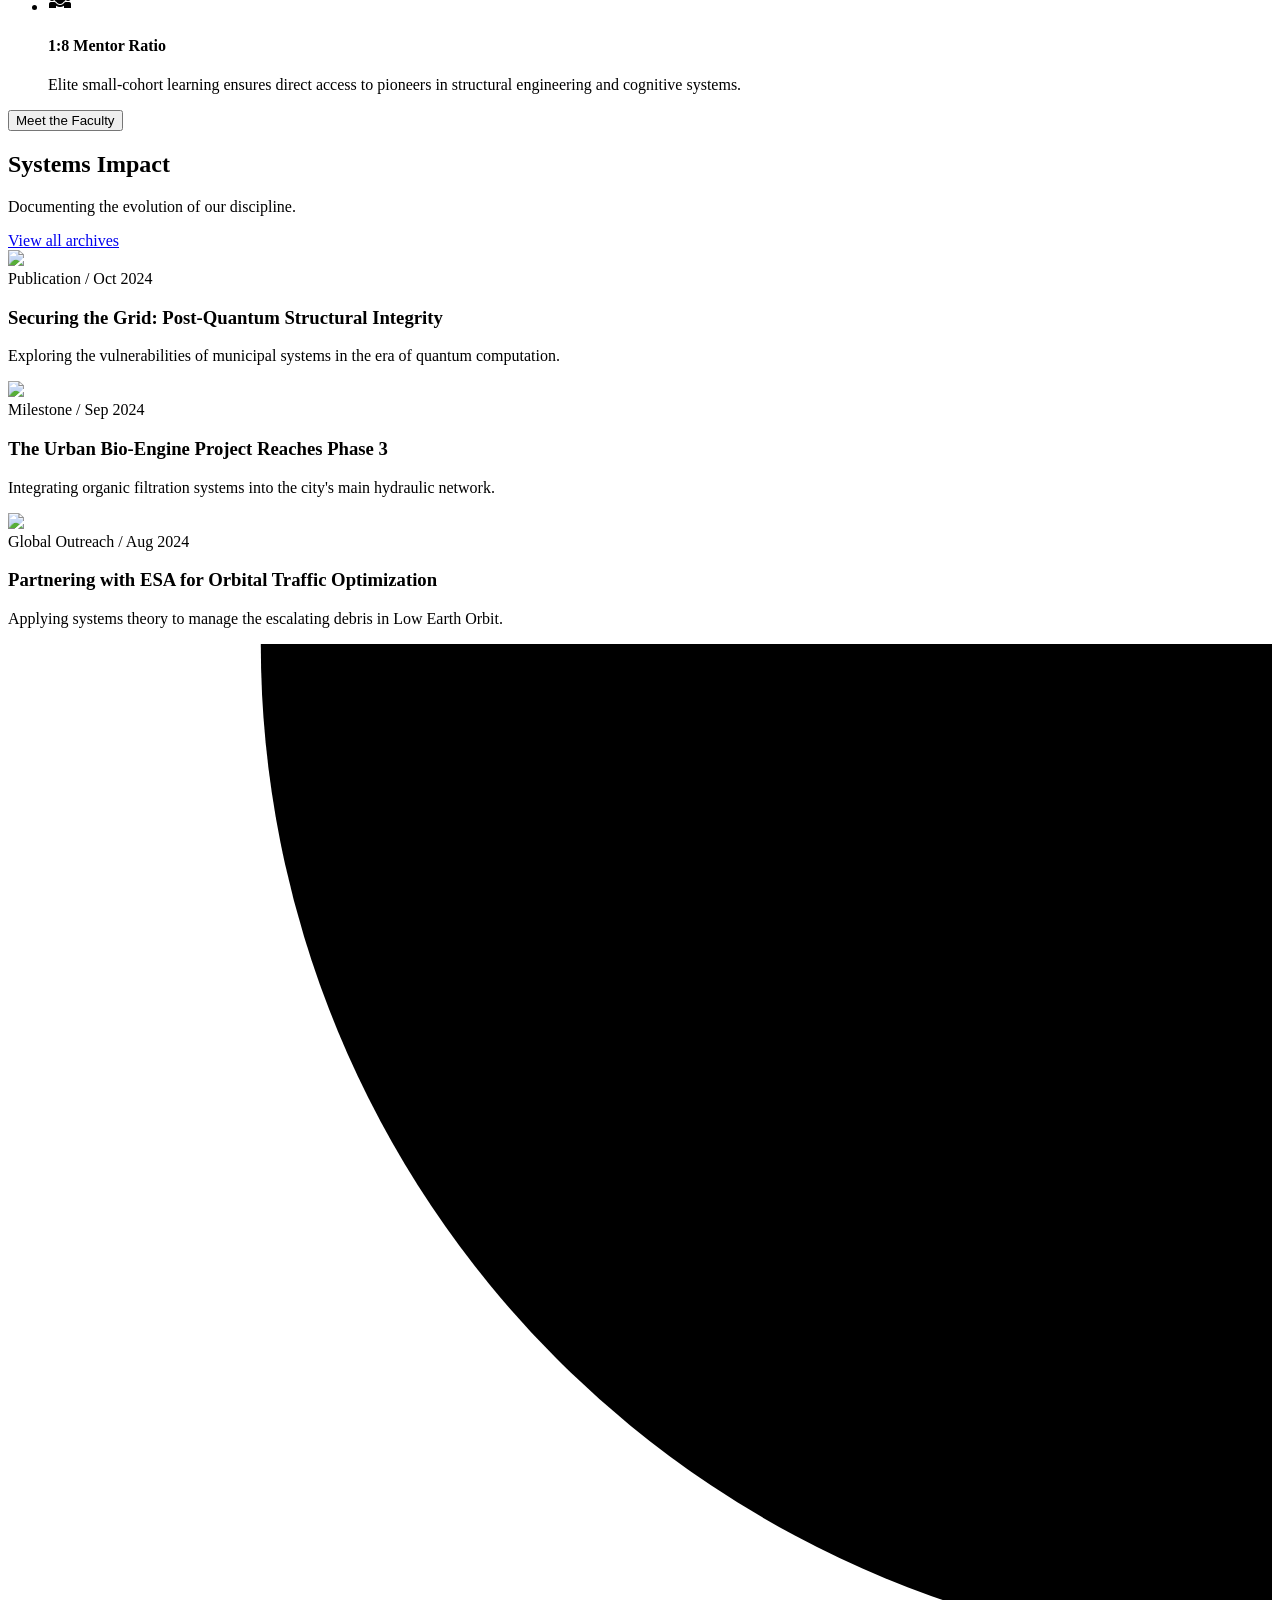
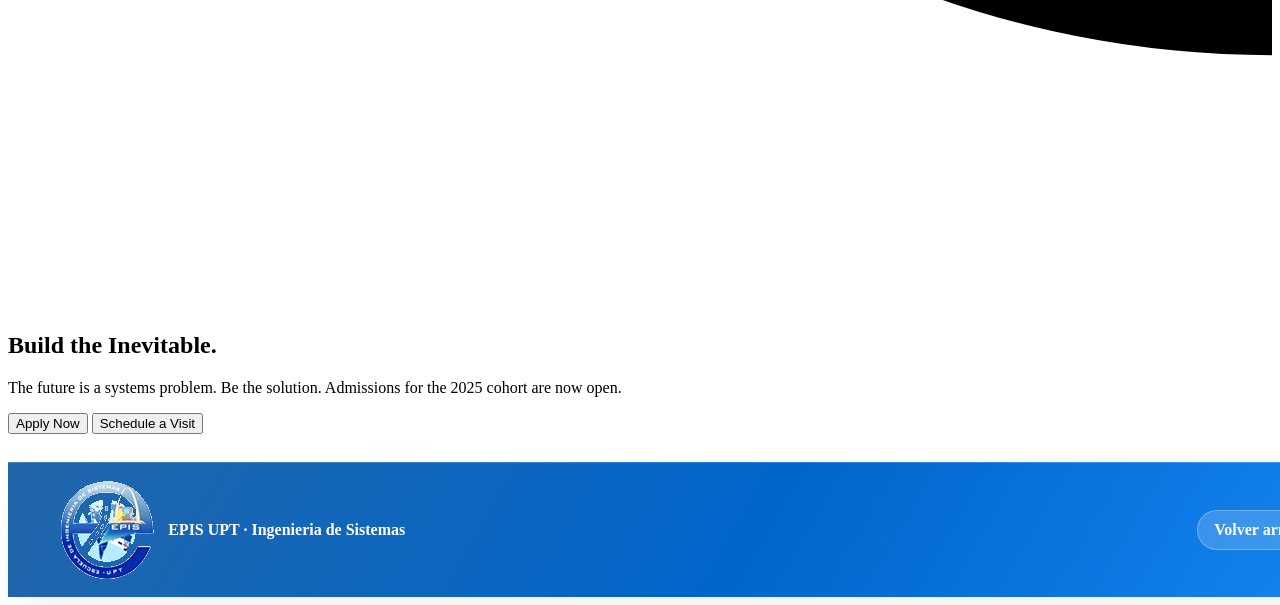
==== commit 29c0feb3: "Primer commit del rediseño" ====
--- a/index.html
+++ b/index.html
@@ -1,478 +1,287 @@
-<!doctype html>
-<html lang="es">
+<!DOCTYPE html>
+<html class="light" lang="en">
 <head>
-  <meta charset="UTF-8">
-  <meta name="viewport" content="width=device-width, initial-scale=1.0">
-  <title>EPIS UPT - Acreditación ICACIT 2026</title>
-  <meta name="description" content="Programa de Reacreditación ICACIT 2026 - Escuela Profesional de Ingeniería de Sistemas, Universidad Privada de Tacna">
+  <meta charset="utf-8"/>
+  <meta content="width=device-width, initial-scale=1.0" name="viewport"/>
+  <title>Systems Engineering | Excelencia Evolucionada</title>
+  <script src="https://cdn.tailwindcss.com?plugins=forms,container-queries"></script>
+  <link href="https://fonts.googleapis.com/css2?family=Noto+Serif:ital,wght@0,400;0,700;1,400&amp;family=Public+Sans:wght@300;400;500;600;700&amp;display=swap" rel="stylesheet"/>
+  <link href="https://fonts.googleapis.com/css2?family=Material+Symbols+Outlined:wght,FILL@100..700,0..1&amp;display=swap" rel="stylesheet"/>
+  <script src="./js/tailwind-config.js"></script>
   
-  <link rel="preconnect" href="https://fonts.googleapis.com">
-  <link rel="preconnect" href="https://fonts.gstatic.com" crossorigin>
-  <link href="https://fonts.googleapis.com/css2?family=Manrope:wght@400;500;600;700;800&family=Source+Serif+4:opsz,wght@8..60,600;8..60,700&display=swap" rel="stylesheet">
-  
-  <link rel="stylesheet" href="styles.css">
+  <link rel="stylesheet" href="./css/universal-layout.css"/>
+  <link rel="stylesheet" href="./css/index.css"/>
 </head>
-<body>
-
-<!-- HEADER / NAVEGACIÓN -->
-<header class="header">
-  <div class="header-container">
-    <div class="header-brand">
-      <img src="assets/logoEPIS.png" alt="Logo EPIS" class="brand-logo">
-      <div class="brand-info">
-        <span class="brand-label">Ingeniería de Sistemas</span>
-        <h1 class="brand-name">EPIS UPT</h1>
-      </div>
-    </div>
-
-    <nav class="nav-main">
-      <button class="nav-toggle" aria-label="Menú">
-        <span></span>
-        <span></span>
-      </button>
-      <ul class="nav-menu">
-        <li><a href="#inicio" class="nav-link">INICIO</a></li>
-        
-        <li class="nav-dropdown">
-          <button class="nav-link dropdown-toggle">ESCUELA ▼</button>
-          <div class="dropdown-menu">
-            <a href="#mision">Perfil Profesional</a>
-            <a href="#objetivos">Objetivos Educacionales (OE)</a>
-            <a href="#atributos">Atributos del Graduado (AT)</a>
-            <a href="#plan-estudios">Plan de Estudios</a>
-            <a href="https://epis.upt.edu.pe/acreditacion/index.php/malla-curricular">Malla Curricular</a>
-          </div>
-        </li>
-
-        <li class="nav-dropdown">
-          <button class="nav-link dropdown-toggle">INFORMACIÓN ▼</button>
-          <div class="dropdown-menu">
-            <a href="#proceso">Proceso Acreditación</a>
-            <a href="#competencias">Competencias ICACIT</a>
-            <a href="https://epis.upt.edu.pe/acreditacion/index.php/inicio/contactos">Documentos de Acreditación</a>
-            <a href="https://epis.upt.edu.pe/acreditacion/index.php/inicio/contactos">Comités de Acreditación</a>
-          </div>
-        </li>
-
-        <li><a href="#contacto" class="nav-link">CONTÁCTANOS</a></li>
-      </ul>
-    </nav>
-
-    <a href="https://epis.upt.edu.pe/acreditacion/index.php/inicio/contactos" class="header-cta">Postula Aquí</a>
-  </div>
-</header>
-
-<!-- HERO PRINCIPAL -->
-<section class="hero" id="inicio">
-  <div class="hero-decoration"></div>
-  
-  <div class="hero-content">
-    <div class="hero-text">
-      <h2 class="hero-title">Formando líderes en<br><span class="highlight">ingeniería de sistemas</span><br>con estándares internacionales</h2>
-      <p class="hero-desc">Más de 15 años de compromiso con la excelencia académica y la innovación tecnológica que prepara profesionales para desafíos globales</p>
-      
-      <div class="hero-buttons">
-        <a href="#proceso" class="btn btn-primary">
-          <span>Conocer nuestro proceso</span>
-          <svg width="18" height="18" viewBox="0 0 24 24" fill="none" stroke="currentColor" stroke-width="2">
-            <path d="M5 12h14M12 5l7 7-7 7"/>
-          </svg>
-        </a>
-        <a href="#mision" class="btn btn-secondary">Nuestra misión</a>
-      </div>
-    </div>
-
-    <div class="hero-visual">
-      <div class="stats-grid">
-        <div class="stat-card accent">
-          <div class="stat-icon">
-            <img src="assets/2025_LogoSistemaICACIT_FullColor.png" alt="Logo oficial ICACIT" class="stat-logo">
-          </div>
-          <span class="stat-number">ICACIT</span>
-          <span class="stat-title">Acreditación validada</span>
-        </div>
-      </div>
-    </div>
-  </div>
-</section>
-
-<!-- ACREDITACIÓN DESTACADA -->
-<section class="accreditation-hero">
-  <div class="accreditation-container">
-    <div class="accreditation-content">
-      <h3 class="accreditation-label">Reconocimiento Internacional</h3>
-      <h2 class="accreditation-title">Acreditación ICACIT Verificada</h2>
-      <p class="accreditation-desc">Nuestro programa cumple con los más altos estándares internacionales de calidad en educación de ingeniería</p>
-      
-      <div class="accreditation-badges">
-        <div class="badge-item">
-          <span class="badge-icon">✓</span>
-          <span class="badge-text">Acreditación Vigente</span>
-        </div>
-        <div class="badge-item">
-          <span class="badge-icon">●</span>
-          <span class="badge-text">Estándares Globales</span>
-        </div>
-        <div class="badge-item">
-          <span class="badge-icon">◆</span>
-          <span class="badge-text">Educación de Excelencia</span>
-        </div>
-      </div>
-    </div>
-
-    <div class="accreditation-logo">
-      <img src="assets/2025_LogoSistemaICACIT_FullColor.png" alt="Logo ICACIT" class="icacit-logo">
-      <img src="assets/icacit_cover.jfif" alt="Sello de acreditación ICACIT" class="icacit-cover">
-      <p class="accreditation-seal">Acreditado por ICACIT</p>
-    </div>
-  </div>
-</section>
-
-<!-- CREDENCIALES -->
-<section class="credentials">
-  <div class="credentials-inner">
-    <h3>Entidades Acreditadoras</h3>
-    <div class="credentials-grid">
-      <div class="credential-badge">
-        <div class="credential-mark">
-          <span class="credential-initial">SU</span>
-        </div>
-        <strong>SUNEDU</strong>
-        <span>Licenciamiento activo</span>
-      </div>
-      <div class="credential-badge">
-        <div class="credential-mark credential-mark--logo">
-          <img src="assets/2025_LogoSistemaICACIT_FullColor.png" alt="Logo ICACIT" class="credential-logo">
-        </div>
-        <strong>ICACIT</strong>
-        <span>Marco de referencia internacional</span>
-      </div>
-      <div class="credential-badge">
-        <div class="credential-mark">
-          <span class="credential-initial">SI</span>
-        </div>
-        <strong>SINEACE</strong>
-        <span>Supervisión nacional</span>
-      </div>
-      <div class="credential-badge">
-        <div class="credential-mark">
-          <span class="credential-initial">AB</span>
-        </div>
-        <strong>ABET</strong>
-        <span>Reconocimiento global</span>
-      </div>
-    </div>
-  </div>
-</section>
-
-<!-- PERFIL PROFESIONAL -->
-<section class="section" id="mision">
-  <div class="section-container">
-    <div class="section-header">
-      <h2>Perfil Profesional</h2>
-      <p>Etapas de formación integral en Ingeniería de Sistemas</p>
-    </div>
-
-    <div class="perfil-timeline">
-      <div class="perfil-item">
-        <div class="perfil-number">01</div>
-        <h3>Fundamentos Técnicos</h3>
-        <p>Dominio de programación, estructuras de datos, algoritmos y metodologías de desarrollo de software estándar.</p>
-      </div>
-
-      <div class="perfil-item">
-        <div class="perfil-number">02</div>
-        <h3>Análisis de Sistemas</h3>
-        <p>Capacidad para modelar, analizar y evaluar sistemas empresariales complejos. Ingeniería de requisitos y especificación.</p>
-      </div>
-
-      <div class="perfil-item">
-        <div class="perfil-number">03</div>
-        <h3>Diseño e Implementación</h3>
-        <p>Arquitectura de software, diseño de bases de datos, desarrollo de aplicaciones empresariales y gestión de proyecto.</p>
-      </div>
-
-      <div class="perfil-item">
-        <div class="perfil-number">04</div>
-        <h3>Profesional Integral</h3>
-        <p>Demostración de comunicación efectiva, pensamiento crítico e investigación. Egresado apto para desempeño profesional verificable.</p>
-      </div>
-    </div>
-  </div>
-</section>
-
-<!-- OBJETIVOS EDUCACIONALES -->
-<section class="section section-alt" id="objetivos">
-  <div class="section-container">
-    <div class="section-header">
-      <h2>Objetivos Educacionales (OE)</h2>
-      <p>Lo que nuestros egresados alcanzan en su carrera profesional</p>
-    </div>
-
-    <div class="objetivos-grid">
-      <article class="objetivo-card">
-        <h3>OE1: Profesional Exitoso</h3>
-        <p>Desempeñarse con éxito en roles de analista, diseñador, desarrollador o gestor de sistemas de información dentro de organizaciones públicas o privadas.</p>
-      </article>
-
-      <article class="objetivo-card">
-        <h3>OE2: Innovación Tecnológica</h3>
-        <p>Aplicar tecnologías emergentes y metodologías innovadoras para resolver problemas complejos de ingeniería de software.</p>
-      </article>
-
-      <article class="objetivo-card">
-        <h3>OE3: Gestión de Sistemas</h3>
-        <p>Administrar y liderar equipos de desarrollo, proyectos tecnológicos y recursos computacionales en diversos contextos organizacionales.</p>
-      </article>
-
-      <article class="objetivo-card">
-        <h3>OE4: Impacto Social</h3>
-        <p>Crear soluciones de software que contribuyen al desarrollo económico, social y ambiental de la comunidad.</p>
-      </article>
-    </div>
-  </div>
-</section>
-
-<!-- ATRIBUTOS DEL GRADUADO -->
-<section class="section" id="atributos">
-  <div class="section-container">
-    <div class="section-header">
-      <h2>Atributos del Graduado (AT)</h2>
-      <p>Competencias que debe demostrar todo egresado ICACIT</p>
-    </div>
-
-    <div class="atributos-grid">
-      <div class="atributo-box">
-        <span class="at-icon">①</span>
-        <h4>Análisis de Problemas</h4>
-        <p>Identificar, formular y analizar problemas complejos de ingeniería alcanzando conclusiones sustentadas.</p>
-      </div>
-
-      <div class="atributo-box">
-        <span class="at-icon">②</span>
-        <h4>Diseño de Soluciones</h4>
-        <p>Diseñar soluciones de ingeniería para problemas complejos con requisitos conflictivos o inciertos.</p>
-      </div>
-
-      <div class="atributo-box">
-        <span class="at-icon">③</span>
-        <h4>Investigación</h4>
-        <p>Conducir investigación, incluyendo diseño de experimentos, análisis de datos e interpretación de resultados.</p>
-      </div>
-
-      <div class="atributo-box">
-        <span class="at-icon">④</span>
-        <h4>Herramientas Modernas</h4>
-        <p>Usar técnicas, habilidades y herramientas técnicas modernas necesarias para la práctica de la ingeniería.</p>
-      </div>
-
-      <div class="atributo-box">
-        <span class="at-icon">⑤</span>
-        <h4>Trabajo en Equipo</h4>
-        <p>Funcionar efectivamente como miembro o líder en equipos multidisciplinarios con roles diversos.</p>
-      </div>
-
-      <div class="atributo-box">
-        <span class="at-icon">⑥</span>
-        <h4>Comunicación</h4>
-        <p>Comunicarse efectivamente en contextos profesionales con hablantes de otras lenguas si es necesario.</p>
-      </div>
-
-      <div class="atributo-box">
-        <span class="at-icon">⑦</span>
-        <h4>Profesionalismo</h4>
-        <p>Reconocer responsabilidades profesionales y éticas en situaciones de ingeniería y comprometerse a la mejora profesional.</p>
-      </div>
-
-      <div class="atributo-box">
-        <span class="at-icon">⑧</span>
-        <h4>Contexto Global</h4>
-        <p>Entender el impacto de las soluciones de ingeniería en contextos globales, culturales, sociales, ambientales y económicos.</p>
-      </div>
-
-      <div class="atributo-box">
-        <span class="at-icon">⑨</span>
-        <h4>Inclusión Social</h4>
-        <p>Reconocer y abordar la accesibilidad y la necesidad de diseñar inclusivamente para diversos usuarios.</p>
-      </div>
-    </div>
-  </div>
-</section>
-
-<!-- PLAN DE ESTUDIOS -->
-<section class="section section-alt" id="plan-estudios">
-  <div class="section-container">
-    <div class="section-header">
-      <h2>Plan de Estudios</h2>
-      <p>Estructura curricular alineada con estándares ICACIT internacionales</p>
-    </div>
-
-    <div class="plan-content">
-      <div class="plan-column">
-        <h3>Ciclos de Formación</h3>
-        <ul class="plan-list">
-          <li>Ciclos I-II: Ciencias Básicas y Fundamentales</li>
-          <li>Ciclos III-V: Ingeniería de Software y Sistemas</li>
-          <li>Ciclos VI-VIII: Especialización y Integradores</li>
-          <li>Ciclos IX-X: Seminarios de Tesis y Práctica Profesional</li>
-        </ul>
-      </div>
-
-      <div class="plan-column">
-        <h3>Distribución de Cursos</h3>
-        <ul class="plan-list">
-          <li>50 asignaturas distribuidas en 10 ciclos</li>
-          <li>Cursos teóricos, prácticos y seminarios</li>
-          <li>Integradores por ciclo (proyectos reales)</li>
-          <li>Experiencias prácticas en laboratorios modernos</li>
-        </ul>
-      </div>
-
-      <div class="plan-column">
-        <h3>Competencias por Área</h3>
-        <ul class="plan-list">
-          <li>Análisis y Especificación de Sistemas</li>
-          <li>Desarrollo e Implementación de Software</li>
-          <li>Bases de Datos y Gestión de Información</li>
-          <li>Seguridad Informática y Redes</li>
-        </ul>
-      </div>
-    </div>
-
-    <div class="btn-container">
-      <a href="https://epis.upt.edu.pe/acreditacion/index.php/malla-curricular" class="btn btn-primary">Ver Malla Curricular Completa</a>
-    </div>
-  </div>
-</section>
-
-<!-- PROCESO ACREDITACIÓN -->
-<section class="section section-alt" id="proceso">
-  <div class="section-container">
-    <div class="section-header">
-      <h2>Ruta hacia la Reacreditación 2026</h2>
-      <p>Estrategia integral basada en evaluación continua y mejora sistemática</p>
-    </div>
-
-    <div class="timeline">
-      <div class="timeline-item">
-        <div class="timeline-marker">01</div>
-        <h3>Autoevaluación</h3>
-        <p>Diagnóstico integral del programa contra estándares ICACIT y retroalimentación de stakeholders internos y externos.</p>
-      </div>
-
-      <div class="timeline-item">
-        <div class="timeline-marker">02</div>
-        <h3>Intervención de Expertos</h3>
-        <p>Revisión externa por especialistas certificados internacionalmente, identificando fortalezas y áreas de mejora.</p>
-      </div>
-
-      <div class="timeline-item">
-        <div class="timeline-marker">03</div>
-        <h3>Planes de Mejora</h3>
-        <p>Implementación de acciones correctivas y preventivas en currículo, docencia, laboratorios e investigación.</p>
-      </div>
-
-      <div class="timeline-item">
-        <div class="timeline-marker">04</div>
-        <h3>Consolidación</h3>
-        <p>Alcance del nivel de excelencia académica sostenible y reconocimiento verificado internacionalmente.</p>
-      </div>
-    </div>
-  </div>
-</section>
-
-<!-- ÁREAS DE COMPETENCIA -->
-<section class="section" id="competencias">
-  <div class="section-container">
-    <div class="section-header">
-      <h2>Áreas de Competencia ICACIT</h2>
-      <p>Pilares de la formación profesional en ingeniería de sistemas</p>
-    </div>
-
-    <div class="competencias-grid">
-      <div class="competencia-box">
-        <span class="comp-number">①</span>
-        <h4>OE + AT</h4>
-        <p>Objetivos Educacionales y Atributos del Graduado alineados con necesidades de la industria</p>
-      </div>
-
-      <div class="competencia-box">
-        <span class="comp-number">②</span>
-        <h4>Currículo Actualizado</h4>
-        <p>Plan de estudios con contenidos vigentes, equilibrio teórico-práctico y orientación a proyecto integrador</p>
-      </div>
-
-      <div class="competencia-box">
-        <span class="comp-number">③</span>
-        <h4>Investigación</h4>
-        <p>Cultura de investigación aplicada, grupos de trabajo y publicaciones que generen conocimiento verificable</p>
-      </div>
-
-      <div class="competencia-box">
-        <span class="comp-number">④</span>
-        <h4>Recursos</h4>
-        <p>Infraestructura tecnológica moderna, bibliotecas especializadas y laboratorios con equipamiento actual</p>
-      </div>
-
-      <div class="competencia-box">
-        <span class="comp-number">⑤</span>
-        <h4>Docencia Profesional</h4>
-        <p>Cuerpo académico calificado, experiencia profesional verificada y capacitación pedagógica continua</p>
-      </div>
-
-      <div class="competencia-box">
-        <span class="comp-number">⑥</span>
-        <h4>Mejora Continua</h4>
-        <p>Sistema de evaluación permanente, retroalimentación de egresados y ciclo de fortalecimiento programado</p>
-      </div>
-    </div>
-  </div>
-</section>
-
-<!-- CTA FINAL -->
-<section class="cta final-cta" id="contacto">
-  <div class="cta-inner">
-    <h2>¿Tienes preguntas sobre nuestro programa?</h2>
-    <p>Conéctate con nuestro equipo de acreditación ICACIT</p>
-    <a href="https://epis.upt.edu.pe/acreditacion/index.php/inicio/contactos" class="btn btn-cta">Enviar Consulta</a>
-  </div>
-</section>
-
-<!-- FOOTER -->
-<footer class="footer">
-  <div class="footer-content">
-    <div class="footer-section">
-      <h4>EPIS UPT</h4>
-      <div class="footer-logos">
-        <img src="assets/logoEPIS.png" alt="Logo EPIS" class="footer-logo">
-      </div>
-      <p>Escuela Profesional de Ingeniería de Sistemas</p>
-      <p>Universidad Privada de Tacna</p>
-    </div>
-
-    <div class="footer-section">
-      <h4>Enlaces</h4>
-      <ul>
-        <li><a href="#mision">Perfil Profesional</a></li>
-        <li><a href="#proceso">Proceso Acreditación</a></li>
-        <li><a href="#competencias">Competencias</a></li>
-        <li><a href="https://epis.upt.edu.pe">Sitio EPIS</a></li>
-      </ul>
-    </div>
-
-    <div class="footer-section">
-      <h4>Contacto</h4>
-      <p>Email: <a href="mailto:acreditacion@upt.edu.pe">acreditacion@upt.edu.pe</a></p>
-      <p>Tel: <a href="tel:+51527275000">+51-52-727500</a></p>
-      <p>Campus Capanique, Tacna - Perú</p>
-    </div>
-  </div>
-
-  <div class="footer-bottom">
-    <p>&copy; 2026 EPIS UPT. Formando la próxima generación de profesionales en sistemas.</p>
-  </div>
-</footer>
-
-<script src="app.js"></script>
+<body id="top" data-banner="epis" class="bg-surface text-on-surface font-body selection:bg-primary-container selection:text-on-primary-container">
+
+<!-- TopNavBar -->
+<div id="app-navbar"></div>
+
+<!-- Resto del contenido principal (sin cambios) -->
+<main class="pt-20">
+  <!-- 1. Immersive Hero -->
+  <section class="relative min-h-[870px] flex items-center overflow-hidden bg-surface-container-low hero-banner hero-banner-home reveal">
+    <div class="container mx-auto px-8 relative z-10 grid grid-cols-1 lg:grid-cols-12 gap-12 items-center">
+      <div class="lg:col-span-7">
+        <span class="text-primary font-label text-sm font-semibold tracking-[0.2em] uppercase mb-6 block">Excelencia Evolucionada</span>
+        <h1 class="font-headline text-5xl md:text-7xl lg:text-8xl text-on-surface leading-[1.1] mb-8 tracking-tight">
+          Architecting the <span class="italic text-primary-container">Next</span> Paradigm.
+        </h1>
+        <p class="text-on-surface-variant text-xl md:text-2xl max-w-2xl leading-relaxed mb-12 font-light">
+          Merging computational precision with human-centric design to solve the world's most complex structural narratives.
+        </p>
+        <div class="flex flex-wrap gap-4">
+          <button class="bg-gradient-to-r from-primary to-primary-container text-white px-10 py-4 rounded-md font-semibold text-lg transition-transform hover:scale-[1.02] editorial-shadow">
+            Explore Curriculum
+          </button>
+          <button class="border-b-2 border-primary text-primary px-8 py-4 font-semibold text-lg hover:bg-primary/5 transition-colors">
+            Request Information
+          </button>
+        </div>
+      </div>
+    </div>
+  </section>
+
+  <!-- Presentacion oficial EPIS -->
+  <section class="presentacion-home py-20 md:py-24 bg-surface-container-low border-b border-outline-variant/20">
+    <div class="container mx-auto px-8">
+      <div class="presentacion-panel editorial-shadow">
+        <p class="presentacion-eyebrow">Presentacion</p>
+        <h1 class="presentacion-title">Bienvenidos a la Escuela Profesional de Ingenieria de Sistemas</h1>
+        <p class="presentacion-subtitle">Facultad de Ingenieria - Universidad Privada de Tacna</p>
+
+        <div class="presentacion-body">
+          <p>
+            Somos una escuela oficialmente acreditada desde 2015 y reacreditada en 2020 por 6 anos adicionales, perteneciente a una universidad licenciada por SUNEDU desde 2017, respaldando nuestra solida trayectoria de excelencia academica y compromiso inquebrantable con la calidad educativa.
+          </p>
+          <p>
+            Como universidad sin fines de lucro y socialmente responsable, formamos profesionales competentes con solido sentido humanista, capacitados para contribuir efectivamente al desarrollo sostenible de la sociedad. Nuestra vision es convertirnos en la "Universidad referente en el sur del Peru" en la formacion integral de profesionales, investigadores y emprendedores de alta calidad.
+          </p>
+          <p>
+            Desde 2008 implementamos un proceso riguroso de mejora continua, sustentado en analisis sistematicos de nuestros procesos academicos y planes de mejora estrategicamente alineados con nuestro plan institucional 2023-2027.
+          </p>
+          <p>
+            Contamos con recursos humanos altamente calificados y comprometidos con la innovacion, la excelencia educativa y la constante adaptacion a las demandas cambiantes del entorno academico y profesional.
+          </p>
+          <p>
+            Actualmente nos preparamos con dedicacion para nuestro proximo proceso de reacreditacion en 2026, fortaleciendo continuamente nuestro liderazgo regional y consolidando nuestro posicionamiento competitivo en educacion superior tecnologica.
+          </p>
+          <p>
+            Unete a nuestra comunidad academica y construye tu futuro profesional en una institucion donde la excelencia academica, la innovacion tecnologica y la responsabilidad social convergen para formar lideres del manana.
+          </p>
+        </div>
+
+        <div class="presentacion-footer">
+          <p class="presentacion-firma">Escuela Profesional de Ingenieria de Sistemas - UPT</p>
+          <p class="presentacion-lema">Acreditada • Comprometida • Visionaria</p>
+        </div>
+      </div>
+    </div>
+  </section>
+
+  <!-- 2. International Accreditation Bar -->
+  <section class="bg-surface-container-highest py-12 border-y border-outline-variant/15">
+    <div class="container mx-auto px-8">
+      <div class="flex flex-col md:flex-row items-center justify-between gap-8 opacity-70">
+        <span class="font-label text-xs tracking-widest uppercase text-on-surface-variant font-bold">Global Standards Certified</span>
+        <div class="flex flex-wrap justify-center gap-12 md:gap-24 grayscale hover:grayscale-0 transition-all duration-500">
+          <div class="flex items-center gap-3">
+            <span class="font-headline text-2xl font-bold tracking-tighter">ABET</span>
+            <div class="h-8 w-[1px] bg-outline-variant"></div>
+            <span class="text-[10px] leading-tight font-label uppercase">Engineering<br/>Accreditation</span>
+          </div>
+          <div class="flex items-center gap-3">
+            <span class="font-headline text-2xl font-bold tracking-tighter italic">ICACIT</span>
+            <div class="h-8 w-[1px] bg-outline-variant"></div>
+            <span class="text-[10px] leading-tight font-label uppercase">Calidad en<br/>Educación</span>
+          </div>
+          <div class="flex items-center gap-3">
+            <span class="font-headline text-2xl font-bold tracking-tighter">SINEACE</span>
+            <div class="h-8 w-[1px] bg-outline-variant"></div>
+            <span class="text-[10px] leading-tight font-label uppercase">National<br/>Excellence</span>
+          </div>
+        </div>
+      </div>
+    </div>
+  </section>
+
+  <!-- 3. Mastering the Structural Narrative (Bento Grid) -->
+  <section class="py-24 bg-surface">
+    <div class="container mx-auto px-8">
+      <div class="mb-20 max-w-3xl">
+        <h2 class="font-headline text-4xl md:text-5xl mb-6 text-on-surface">Mastering the Structural Narrative</h2>
+        <p class="text-on-surface-variant text-lg">Four pillars of advanced engineering designed to transform theoretical complexity into operational reality.</p>
+      </div>
+      <div class="grid grid-cols-1 md:grid-cols-12 gap-6 h-auto md:h-[700px]">
+        <div class="md:col-span-7 bg-surface-container-low p-12 flex flex-col justify-between group overflow-hidden relative">
+          <div class="relative z-10">
+            <span class="text-primary font-bold text-6xl opacity-20 font-headline block mb-4">01</span>
+            <h3 class="text-3xl font-headline mb-4">Systems Optimization</h3>
+            <p class="text-on-surface-variant max-w-md leading-relaxed">Defining the backbone of scalable infrastructures through advanced algorithmic modeling and real-time feedback loops.</p>
+          </div>
+          <div class="absolute bottom-[-10%] right-[-5%] opacity-10 group-hover:opacity-20 transition-opacity duration-700">
+            <span class="material-symbols-outlined text-[300px]" style="font-variation-settings: 'wght' 100">hub</span>
+          </div>
+          <a class="mt-8 flex items-center gap-2 text-primary font-semibold tracking-tight uppercase text-sm group" href="#">
+            Explore Discipline <span class="material-symbols-outlined group-hover:translate-x-2 transition-transform">arrow_forward</span>
+          </a>
+        </div>
+        <div class="md:col-span-5 bg-primary-container p-12 text-on-primary-container flex flex-col justify-between relative overflow-hidden">
+          <div class="absolute inset-0 bg-gradient-to-br from-primary/20 to-transparent"></div>
+          <div class="relative z-10">
+            <span class="text-on-primary-container/30 font-bold text-6xl font-headline block mb-4">02</span>
+            <h3 class="text-3xl font-headline mb-4">Cyber-Physical Integration</h3>
+            <p class="opacity-90 leading-relaxed">Where the digital pulse meets physical hardware. Mastering the bridge between software intelligence and mechanical execution.</p>
+          </div>
+          <a class="relative z-10 mt-8 flex items-center gap-2 font-semibold tracking-tight uppercase text-sm group" href="#">
+            Case Studies <span class="material-symbols-outlined group-hover:translate-x-2 transition-transform">arrow_forward</span>
+          </a>
+        </div>
+        <div class="md:col-span-5 bg-tertiary-container p-12 text-on-tertiary-container flex flex-col justify-between">
+          <div>
+            <span class="text-on-tertiary-container/30 font-bold text-6xl font-headline block mb-4">03</span>
+            <h3 class="text-3xl font-headline mb-4">Cognitive Architecture</h3>
+            <p class="opacity-90 leading-relaxed">Simulating human decision-making processes within large-scale autonomous systems for ethical and efficient outcomes.</p>
+          </div>
+          <a class="mt-8 flex items-center gap-2 font-semibold tracking-tight uppercase text-sm group" href="#">
+            Research Lab <span class="material-symbols-outlined group-hover:translate-x-2 transition-transform">arrow_forward</span>
+          </a>
+        </div>
+        <div class="md:col-span-7 bg-surface-container-highest p-12 flex flex-col justify-between border border-outline-variant/10">
+          <div>
+            <span class="text-on-surface-variant/20 font-bold text-6xl font-headline block mb-4">04</span>
+            <h3 class="text-3xl font-headline mb-4">Strategic Resilience</h3>
+            <p class="text-on-surface-variant max-w-md leading-relaxed">Engineering systems that don't just survive disruption, but evolve through it. The science of anti-fragility.</p>
+          </div>
+          <a class="mt-8 flex items-center gap-2 text-primary font-semibold tracking-tight uppercase text-sm group" href="#">
+            Deep Dive <span class="material-symbols-outlined group-hover:translate-x-2 transition-transform">arrow_forward</span>
+          </a>
+        </div>
+      </div>
+    </div>
+  </section>
+
+  <!-- 4. Where Theory Meets the Tarmac (Faculty/Impact) -->
+  <section class="py-24 bg-surface-container-low overflow-hidden">
+    <div class="container mx-auto px-8">
+      <div class="grid grid-cols-1 lg:grid-cols-2 gap-16 items-center">
+        <div class="relative">
+          <div class="aspect-[4/5] bg-surface overflow-hidden rounded-lg editorial-shadow">
+            <img class="w-full h-full object-cover" 
+                 data-alt="Professional engineer in a high-tech laboratory" 
+                 src="https://lh3.googleusercontent.com/aida-public/[base64]"/>
+          </div>
+          <div class="absolute -bottom-10 -right-10 bg-primary p-10 max-w-xs editorial-shadow">
+            <span class="material-symbols-outlined text-white text-4xl mb-4" style="font-variation-settings: 'FILL' 1">format_quote</span>
+            <p class="text-white text-xl font-headline leading-relaxed mb-4 italic">"We don't teach students to follow blueprints; we teach them to redefine the pen that draws them."</p>
+            <cite class="text-primary-fixed-dim font-label text-sm uppercase tracking-widest block not-italic">— Dr. Elena Vance, Head of Faculty</cite>
+          </div>
+        </div>
+        <div class="lg:pl-12">
+          <span class="text-tertiary font-label text-sm font-bold tracking-[0.2em] uppercase mb-6 block">Where Theory Meets the Tarmac</span>
+          <h2 class="font-headline text-4xl md:text-5xl mb-8 leading-tight">Faculty who are actively building the future they describe.</h2>
+          <ul class="space-y-12">
+            <li class="flex gap-6 group">
+              <div class="w-12 h-12 rounded-full bg-secondary-container flex items-center justify-center shrink-0">
+                <span class="material-symbols-outlined text-primary">science</span>
+              </div>
+              <div>
+                <h4 class="text-xl font-headline mb-2 group-hover:text-primary transition-colors">Applied Research Focus</h4>
+                <p class="text-on-surface-variant leading-relaxed">Our faculty lead labs funded by major tech giants, ensuring students work on real-world industrial friction points.</p>
+              </div>
+            </li>
+            <li class="flex gap-6 group">
+              <div class="w-12 h-12 rounded-full bg-secondary-container flex items-center justify-center shrink-0">
+                <span class="material-symbols-outlined text-primary">diversity_3</span>
+              </div>
+              <div>
+                <h4 class="text-xl font-headline mb-2 group-hover:text-primary transition-colors">1:8 Mentor Ratio</h4>
+                <p class="text-on-surface-variant leading-relaxed">Elite small-cohort learning ensures direct access to pioneers in structural engineering and cognitive systems.</p>
+              </div>
+            </li>
+          </ul>
+          <button class="mt-12 bg-surface-container-highest text-primary px-10 py-4 rounded-md font-semibold hover:bg-primary-container hover:text-on-primary-container transition-all">
+            Meet the Faculty
+          </button>
+        </div>
+      </div>
+    </div>
+  </section>
+
+  <!-- 6. Clean Editorial News/Impact -->
+  <section class="py-24 bg-surface">
+    <div class="container mx-auto px-8">
+      <div class="flex justify-between items-end mb-16">
+        <div>
+          <h2 class="font-headline text-4xl mb-4">Systems Impact</h2>
+          <p class="text-on-surface-variant">Documenting the evolution of our discipline.</p>
+        </div>
+        <a class="text-primary font-semibold border-b border-primary/20 hover:border-primary transition-all pb-1 hidden md:block" href="#">View all archives</a>
+      </div>
+      <div class="grid grid-cols-1 md:grid-cols-3 gap-12">
+        <article class="group">
+          <div class="aspect-video bg-surface-container mb-6 overflow-hidden">
+            <img class="w-full h-full object-cover group-hover:scale-105 transition-transform duration-700" 
+                 data-alt="Digital grid lines over a circuit board" 
+                 src="https://lh3.googleusercontent.com/aida-public/[base64]"/>
+          </div>
+          <span class="text-tertiary text-xs font-bold uppercase tracking-tighter mb-3 block">Publication / Oct 2024</span>
+          <h3 class="text-2xl font-headline mb-4 group-hover:text-primary transition-colors">Securing the Grid: Post-Quantum Structural Integrity</h3>
+          <p class="text-on-surface-variant line-clamp-2 text-sm leading-relaxed">Exploring the vulnerabilities of municipal systems in the era of quantum computation.</p>
+        </article>
+        <article class="group">
+          <div class="aspect-video bg-surface-container mb-6 overflow-hidden">
+            <img class="w-full h-full object-cover group-hover:scale-105 transition-transform duration-700" 
+                 data-alt="Group of diverse engineering students collaborating" 
+                 src="https://lh3.googleusercontent.com/aida-public/[base64]"/>
+          </div>
+          <span class="text-tertiary text-xs font-bold uppercase tracking-tighter mb-3 block">Milestone / Sep 2024</span>
+          <h3 class="text-2xl font-headline mb-4 group-hover:text-primary transition-colors">The Urban Bio-Engine Project Reaches Phase 3</h3>
+          <p class="text-on-surface-variant line-clamp-2 text-sm leading-relaxed">Integrating organic filtration systems into the city's main hydraulic network.</p>
+        </article>
+        <article class="group">
+          <div class="aspect-video bg-surface-container mb-6 overflow-hidden">
+            <img class="w-full h-full object-cover group-hover:scale-105 transition-transform duration-700" 
+                 data-alt="Satellite view of earth with digital data overlays" 
+                 src="https://lh3.googleusercontent.com/aida-public/[base64]"/>
+          </div>
+          <span class="text-tertiary text-xs font-bold uppercase tracking-tighter mb-3 block">Global Outreach / Aug 2024</span>
+          <h3 class="text-2xl font-headline mb-4 group-hover:text-primary transition-colors">Partnering with ESA for Orbital Traffic Optimization</h3>
+          <p class="text-on-surface-variant line-clamp-2 text-sm leading-relaxed">Applying systems theory to manage the escalating debris in Low Earth Orbit.</p>
+        </article>
+      </div>
+    </div>
+  </section>
+
+  <!-- 5. Build the Inevitable (CTA) -->
+  <section class="py-32 bg-on-surface text-surface relative overflow-hidden">
+    <div class="absolute top-0 right-0 w-1/2 h-full opacity-10 pointer-events-none">
+      <svg class="w-full h-full fill-primary" viewbox="0 0 100 100">
+        <circle cx="100" cy="0" r="80"></circle>
+      </svg>
+    </div>
+    <div class="container mx-auto px-8 relative z-10 text-center">
+      <h2 class="font-headline text-5xl md:text-7xl mb-8 tracking-tight">Build the Inevitable.</h2>
+      <p class="text-surface-variant text-xl md:text-2xl max-w-2xl mx-auto mb-16 font-light">The future is a systems problem. Be the solution. Admissions for the 2025 cohort are now open.</p>
+      <div class="flex flex-col md:flex-row justify-center gap-6">
+        <button class="bg-primary-container text-on-primary-container px-12 py-5 rounded-md font-bold text-lg hover:scale-105 transition-transform editorial-shadow">
+          Apply Now
+        </button>
+        <button class="border border-surface-variant/30 text-surface px-12 py-5 rounded-md font-bold text-lg hover:bg-surface/10 transition-all">
+          Schedule a Visit
+        </button>
+      </div>
+    </div>
+  </section>
+</main>
+
+<!-- Footer -->
+<div id="app-footer"></div>
+
+<!-- Scripts para funcionalidad del menú móvil -->
+<script src="./js/universal-layout.js"></script>
+<script src="./js/index.js"></script>
+
 </body>
 </html>
+
--- a/css/universal-layout.css
+++ b/css/universal-layout.css
@@ -0,0 +1,438 @@
+:root {
+  --layout-nav-shadow: 0 10px 40px -15px rgba(23, 29, 30, 0.15);
+}
+
+.layout-navbar .material-symbols-outlined {
+  font-variation-settings: 'FILL' 0, 'wght' 400, 'GRAD' 0, 'opsz' 24;
+}
+
+.layout-navbar.layout-navbar-epis {
+  background: linear-gradient(100deg, #0066CC 0%, #1685F3 72%, #3399FF 100%);
+  border-bottom-color: rgba(255, 255, 255, 0.24);
+  box-shadow: 0 8px 24px -14px rgba(0, 0, 0, 0.45);
+}
+
+.layout-navbar.layout-navbar-epis .desktop-menu > a,
+.layout-navbar.layout-navbar-epis .dropdown > a,
+.layout-navbar.layout-navbar-epis .text-neutral-700,
+.layout-navbar.layout-navbar-epis .text-neutral-900,
+.layout-navbar.layout-navbar-epis .text-on-surface-variant {
+  color: #f3f9ff !important;
+}
+
+.layout-navbar.layout-navbar-epis .text-primary {
+  color: #cfe8ff !important;
+}
+
+.layout-navbar.layout-navbar-epis .desktop-menu > a:hover,
+.layout-navbar.layout-navbar-epis .dropdown > a:hover {
+  background: rgba(255, 255, 255, 0.2);
+  color: #ffffff !important;
+}
+
+.layout-navbar.layout-navbar-epis .dropdown-menu a,
+.layout-navbar.layout-navbar-epis .mobile-menu a {
+  color: #1d2b40 !important;
+}
+
+.layout-navbar.layout-navbar-epis .mobile-menu {
+  background: #eaf4ff;
+}
+
+.layout-navbar .dropdown {
+  position: relative;
+}
+
+.layout-navbar .desktop-menu {
+  font-family: "Public Sans", system-ui, sans-serif;
+}
+
+.layout-navbar .desktop-menu > a,
+.layout-navbar .dropdown > a {
+  letter-spacing: 0.01em;
+}
+
+.layout-navbar .desktop-menu > a:hover,
+.layout-navbar .dropdown > a:hover {
+  background: rgba(22, 133, 243, 0.08);
+}
+
+.layout-navbar .dropdown-menu {
+  position: absolute;
+  top: calc(100% + 8px);
+  left: 0;
+  min-width: 320px;
+  background: #fff;
+  border-radius: 0.8rem;
+  box-shadow: var(--layout-nav-shadow);
+  padding: 0.9rem 0;
+  opacity: 0;
+  visibility: hidden;
+  transform: translateY(-10px);
+  transition: all 0.2s ease;
+  z-index: 100;
+  border: 1px solid rgba(109, 121, 124, 0.1);
+}
+
+.layout-navbar .dropdown:hover .dropdown-menu {
+  opacity: 1;
+  visibility: visible;
+  transform: translateY(0);
+}
+
+.layout-navbar .dropdown.open .dropdown-menu {
+  opacity: 1;
+  visibility: visible;
+  transform: translateY(0);
+}
+
+.layout-navbar .dropdown > a .material-symbols-outlined {
+  transition: transform 0.2s ease;
+}
+
+.layout-navbar .dropdown.open > a .material-symbols-outlined {
+  transform: rotate(180deg);
+}
+
+.layout-navbar .dropdown-menu a {
+  display: block;
+  padding: 0.72rem 1.25rem;
+  color: #3d494b;
+  font-size: 0.98rem;
+  font-weight: 500;
+  transition: all 0.15s ease;
+  text-decoration: none;
+}
+
+.layout-navbar .dropdown-menu a:hover {
+  background: #eff4f5;
+  color: #1685F3;
+  padding-left: 1.5rem;
+}
+
+.layout-navbar .dropdown-menu .divider {
+  height: 1px;
+  background: #dee3e4;
+  margin: 0.5rem 0;
+}
+
+.layout-navbar .dropdown-menu .category-label {
+  padding: 0.5rem 1.25rem;
+  font-size: 0.78rem;
+  font-weight: 700;
+  text-transform: uppercase;
+  letter-spacing: 0.08em;
+  color: #2266AA;
+  cursor: default;
+}
+
+.layout-navbar .mobile-menu {
+  display: none;
+}
+
+.site-search {
+  position: fixed;
+  inset: 0;
+  z-index: 120;
+  display: none;
+}
+
+.site-search.is-open {
+  display: block;
+}
+
+.site-search-backdrop {
+  position: absolute;
+  inset: 0;
+  background: rgba(10, 24, 43, 0.56);
+  backdrop-filter: blur(4px);
+}
+
+.site-search-panel {
+  position: relative;
+  width: min(780px, calc(100% - 20px));
+  margin: 92px auto 0;
+  border-radius: 16px;
+  background: #ffffff;
+  border: 1px solid rgba(109, 121, 124, 0.2);
+  box-shadow: 0 30px 55px -22px rgba(0, 0, 0, 0.45);
+  overflow: hidden;
+}
+
+.site-search-head {
+  display: grid;
+  grid-template-columns: 38px 1fr 38px;
+  align-items: center;
+  gap: 10px;
+  padding: 14px 16px;
+  border-bottom: 1px solid rgba(109, 121, 124, 0.16);
+}
+
+.site-search-head > .material-symbols-outlined {
+  color: #2266AA;
+}
+
+#site-search-close {
+  border: 0;
+  background: transparent;
+  cursor: pointer;
+  color: #2266AA;
+}
+
+#site-search-input {
+  border: 0;
+  outline: 0;
+  font-size: 1rem;
+  color: #1f2a3d;
+  font-weight: 600;
+}
+
+#site-search-input::placeholder {
+  color: #6a7787;
+  font-weight: 500;
+}
+
+.site-search-hint {
+  font-size: 0.8rem;
+  color: #5b6a79;
+  padding: 10px 16px;
+  background: #f2f8ff;
+}
+
+.site-search-results {
+  list-style: none;
+  margin: 0;
+  padding: 0;
+  max-height: 62vh;
+  overflow: auto;
+}
+
+.site-search-results li + li {
+  border-top: 1px solid rgba(109, 121, 124, 0.12);
+}
+
+.site-search-results a {
+  display: flex;
+  flex-direction: column;
+  gap: 4px;
+  padding: 14px 16px;
+  text-decoration: none;
+}
+
+.site-search-results a strong {
+  color: #0f2846;
+  font-size: 1rem;
+}
+
+.site-search-results a span {
+  color: #5f6b77;
+  font-size: 0.9rem;
+}
+
+.site-search-results a:hover {
+  background: #eaf4ff;
+}
+
+.site-search-results .search-empty {
+  padding: 18px 16px;
+  color: #59697b;
+}
+
+.hero-banner {
+  position: relative;
+  isolation: isolate;
+  overflow: hidden;
+}
+
+.hero.hero-banner {
+  width: 100vw;
+  margin-left: calc(50% - 50vw);
+  min-height: calc(100vh - 92px);
+  padding: clamp(28px, 5.8vw, 72px) clamp(18px, 5.5vw, 90px) clamp(24px, 4vw, 52px);
+  align-content: center;
+}
+
+.hero-banner-home {
+  min-height: calc(100vh - 92px);
+}
+
+.hero-banner::before {
+  content: "";
+  position: absolute;
+  inset: 0;
+  background-size: cover;
+  background-position: center;
+  background-repeat: no-repeat;
+  transform: scale(1.03);
+  filter: saturate(1.05) contrast(1.02);
+  z-index: -2;
+}
+
+.hero-banner::after {
+  content: "";
+  position: absolute;
+  inset: 0;
+  background:
+    linear-gradient(145deg, rgba(10, 28, 55, 0.72), rgba(22, 133, 243, 0.35) 45%, rgba(255, 255, 255, 0.62) 100%),
+    radial-gradient(circle at 12% 16%, rgba(255, 255, 255, 0.26), transparent 42%);
+  z-index: -1;
+}
+
+.hero-banner > * {
+  position: relative;
+  z-index: 1;
+}
+
+body[data-banner="epis"] .hero-banner::before {
+  background-image: url("../img/banner_epis.jpeg");
+}
+
+body[data-banner="pagina"] .hero-banner::before {
+  background-image: url("../img/banner_pagina.jpeg");
+}
+
+body[data-banner="acreditacion"] .hero-banner::before {
+  background-image: url("../img/banner_perfiles_acreditacion.jpg");
+}
+
+.hero-banner .hero-copy,
+.hero-banner .hero-aside {
+  border-color: rgba(255, 255, 255, 0.28) !important;
+  box-shadow: 0 22px 40px -18px rgba(0, 0, 0, 0.36) !important;
+  background: rgba(255, 255, 255, 0.9) !important;
+}
+
+.hero-banner .eyebrow,
+.hero-banner h1,
+.hero-banner .lead,
+.hero-banner .hero-aside p,
+.hero-banner .hero-aside-number {
+  text-shadow: 0 1px 2px rgba(0, 0, 0, 0.18);
+}
+
+.layout-footer {
+  width: 100%;
+  margin: 28px 0 0;
+  border-radius: 0;
+  padding: 18px clamp(14px, 4vw, 56px);
+  display: flex;
+  justify-content: space-between;
+  gap: 18px;
+  align-items: center;
+  background: rgba(255, 255, 255, 0.88);
+  border: 1px solid rgba(109, 121, 124, 0.16);
+  box-shadow: 0 20px 40px -15px rgba(23, 29, 30, 0.08);
+  backdrop-filter: blur(12px);
+}
+
+.layout-footer.layout-footer-epis {
+  background: linear-gradient(120deg, #2266AA 0%, #0066CC 55%, #1685F3 100%);
+  border-color: rgba(255, 255, 255, 0.18);
+  border-left: 0;
+  border-right: 0;
+  border-bottom: 0;
+}
+
+.layout-footer.layout-footer-epis .footer-brand {
+  display: flex;
+  align-items: center;
+  gap: 12px;
+}
+
+.layout-footer p {
+  margin: 0;
+  color: #ffffff;
+  font-weight: 600;
+}
+
+.layout-footer .back-top {
+  padding: 10px 16px;
+  border-radius: 999px;
+  background: rgba(255, 255, 255, 0.18);
+  color: #ffffff;
+  font-weight: 700;
+  transition: transform 0.2s ease, background 0.2s ease;
+  text-decoration: none;
+  border: 1px solid rgba(255, 255, 255, 0.28);
+}
+
+.layout-footer .back-top:hover {
+  transform: translateY(-1px);
+  background: #3399FF;
+  color: #ffffff;
+}
+
+@media (max-width: 900px) {
+  .layout-footer {
+    flex-direction: column;
+    align-items: flex-start;
+  }
+}
+
+@media (max-width: 768px) {
+  .layout-navbar .desktop-menu {
+    display: none;
+  }
+
+  .layout-navbar .mobile-menu {
+    display: none;
+    position: absolute;
+    top: 100%;
+    left: 0;
+    right: 0;
+    background: #fff;
+    padding: 1rem;
+    box-shadow: var(--layout-nav-shadow);
+    z-index: 99;
+  }
+
+  .layout-navbar .mobile-menu.active {
+    display: block;
+  }
+
+  .layout-navbar .mobile-menu a {
+    display: block;
+    padding: 0.95rem 0;
+    color: #3d494b;
+    font-size: 1rem;
+    font-weight: 600;
+    border-bottom: 1px solid #eff4f5;
+    text-decoration: none;
+  }
+
+  .layout-navbar .mobile-submenu {
+    padding-left: 1rem;
+    margin: 0.5rem 0;
+  }
+
+  .layout-navbar .mobile-submenu a {
+    font-size: 0.95rem;
+    font-weight: 500;
+    padding: 0.6rem 0;
+    border: none;
+  }
+}
+
+@media (max-width: 640px) {
+  .site-search-panel {
+    margin-top: 78px;
+    border-radius: 12px;
+  }
+
+  .hero.hero-banner {
+    min-height: calc(86vh - 72px);
+    padding: 20px 12px 16px;
+  }
+
+  .hero-banner-home {
+    min-height: calc(88vh - 72px);
+  }
+
+  .layout-footer {
+    padding: 16px 12px;
+  }
+
+  .hero-banner::before {
+    transform: scale(1.07);
+  }
+}
--- a/css/index.css
+++ b/css/index.css
@@ -0,0 +1,169 @@
+.material-symbols-outlined {
+      font-variation-settings: 'FILL' 0, 'wght' 400, 'GRAD' 0, 'opsz' 24;
+    }
+
+.presentacion-panel {
+  background: rgba(255, 255, 255, 0.92);
+  border: 1px solid rgba(109, 121, 124, 0.16);
+  border-radius: 22px;
+  padding: clamp(28px, 4.2vw, 56px);
+}
+
+.presentacion-eyebrow {
+  margin: 0 0 12px;
+  font-size: 0.8rem;
+  font-weight: 800;
+  letter-spacing: 0.18em;
+  text-transform: uppercase;
+  color: #0066CC;
+}
+
+.presentacion-title {
+  margin: 0;
+  font-family: 'Noto Serif', Georgia, serif;
+  font-size: clamp(2rem, 4.6vw, 3.5rem);
+  line-height: 1.1;
+  color: #171d1e;
+  max-width: 20ch;
+}
+
+.presentacion-subtitle {
+  margin: 12px 0 0;
+  font-size: 1rem;
+  font-weight: 700;
+  letter-spacing: 0.03em;
+  color: #2266AA;
+}
+
+.presentacion-body {
+  margin-top: 24px;
+  display: grid;
+  gap: 14px;
+}
+
+.presentacion-body p {
+  margin: 0;
+  color: #2f3a3d;
+  line-height: 1.85;
+  font-size: 1rem;
+}
+
+.presentacion-footer {
+  margin-top: 26px;
+  padding-top: 18px;
+  border-top: 1px solid rgba(109, 121, 124, 0.16);
+  display: flex;
+  flex-wrap: wrap;
+  gap: 8px 20px;
+  align-items: baseline;
+}
+
+.presentacion-firma {
+  margin: 0;
+  font-weight: 700;
+  color: #1685F3;
+}
+
+.presentacion-lema {
+  margin: 0;
+  font-weight: 800;
+  letter-spacing: 0.04em;
+  color: #0066CC;
+}
+    .editorial-shadow {
+      box-shadow: 0 20px 40px -15px rgba(23, 29, 30, 0.08);
+    }
+    .glass-header {
+      background: rgba(255, 255, 255, 0.8);
+      backdrop-filter: blur(12px);
+    }
+    /* Dropdown styles */
+    .dropdown {
+      position: relative;
+    }
+    .dropdown-menu {
+      position: absolute;
+      top: 100%;
+      left: 0;
+      min-width: 280px;
+      background: white;
+      border-radius: 0.5rem;
+      box-shadow: 0 10px 40px -15px rgba(23, 29, 30, 0.15);
+      padding: 0.75rem 0;
+      opacity: 0;
+      visibility: hidden;
+      transform: translateY(-10px);
+      transition: all 0.2s ease;
+      z-index: 100;
+      border: 1px solid rgba(109, 121, 124, 0.1);
+    }
+    .dropdown:hover .dropdown-menu {
+      opacity: 1;
+      visibility: visible;
+      transform: translateY(0);
+    }
+    .dropdown-menu a {
+      display: block;
+      padding: 0.625rem 1.25rem;
+      color: #3d494b;
+      font-size: 0.875rem;
+      transition: all 0.15s ease;
+      text-decoration: none;
+    }
+    .dropdown-menu a:hover {
+      background: #eff4f5;
+      color: #1685F3;
+      padding-left: 1.5rem;
+    }
+    .dropdown-menu .divider {
+      height: 1px;
+      background: #dee3e4;
+      margin: 0.5rem 0;
+    }
+    .dropdown-menu .category-label {
+      padding: 0.5rem 1.25rem;
+      font-size: 0.75rem;
+      font-weight: 600;
+      text-transform: uppercase;
+      letter-spacing: 0.05em;
+      color: #2266AA;
+      cursor: default;
+    }
+    /* Mobile menu */
+    .mobile-menu {
+      display: none;
+    }
+    @media (max-width: 768px) {
+      .desktop-menu {
+        display: none;
+      }
+      .mobile-menu {
+        display: block;
+        position: absolute;
+        top: 100%;
+        left: 0;
+        right: 0;
+        background: white;
+        padding: 1rem;
+        box-shadow: 0 10px 40px -15px rgba(23, 29, 30, 0.15);
+        z-index: 99;
+      }
+      .mobile-menu.active {
+        display: block;
+      }
+      .mobile-menu a {
+        display: block;
+        padding: 0.75rem 0;
+        color: #3d494b;
+        border-bottom: 1px solid #eff4f5;
+      }
+      .mobile-submenu {
+        padding-left: 1rem;
+        margin: 0.5rem 0;
+      }
+      .mobile-submenu a {
+        font-size: 0.875rem;
+        padding: 0.5rem 0;
+        border: none;
+      }
+    }
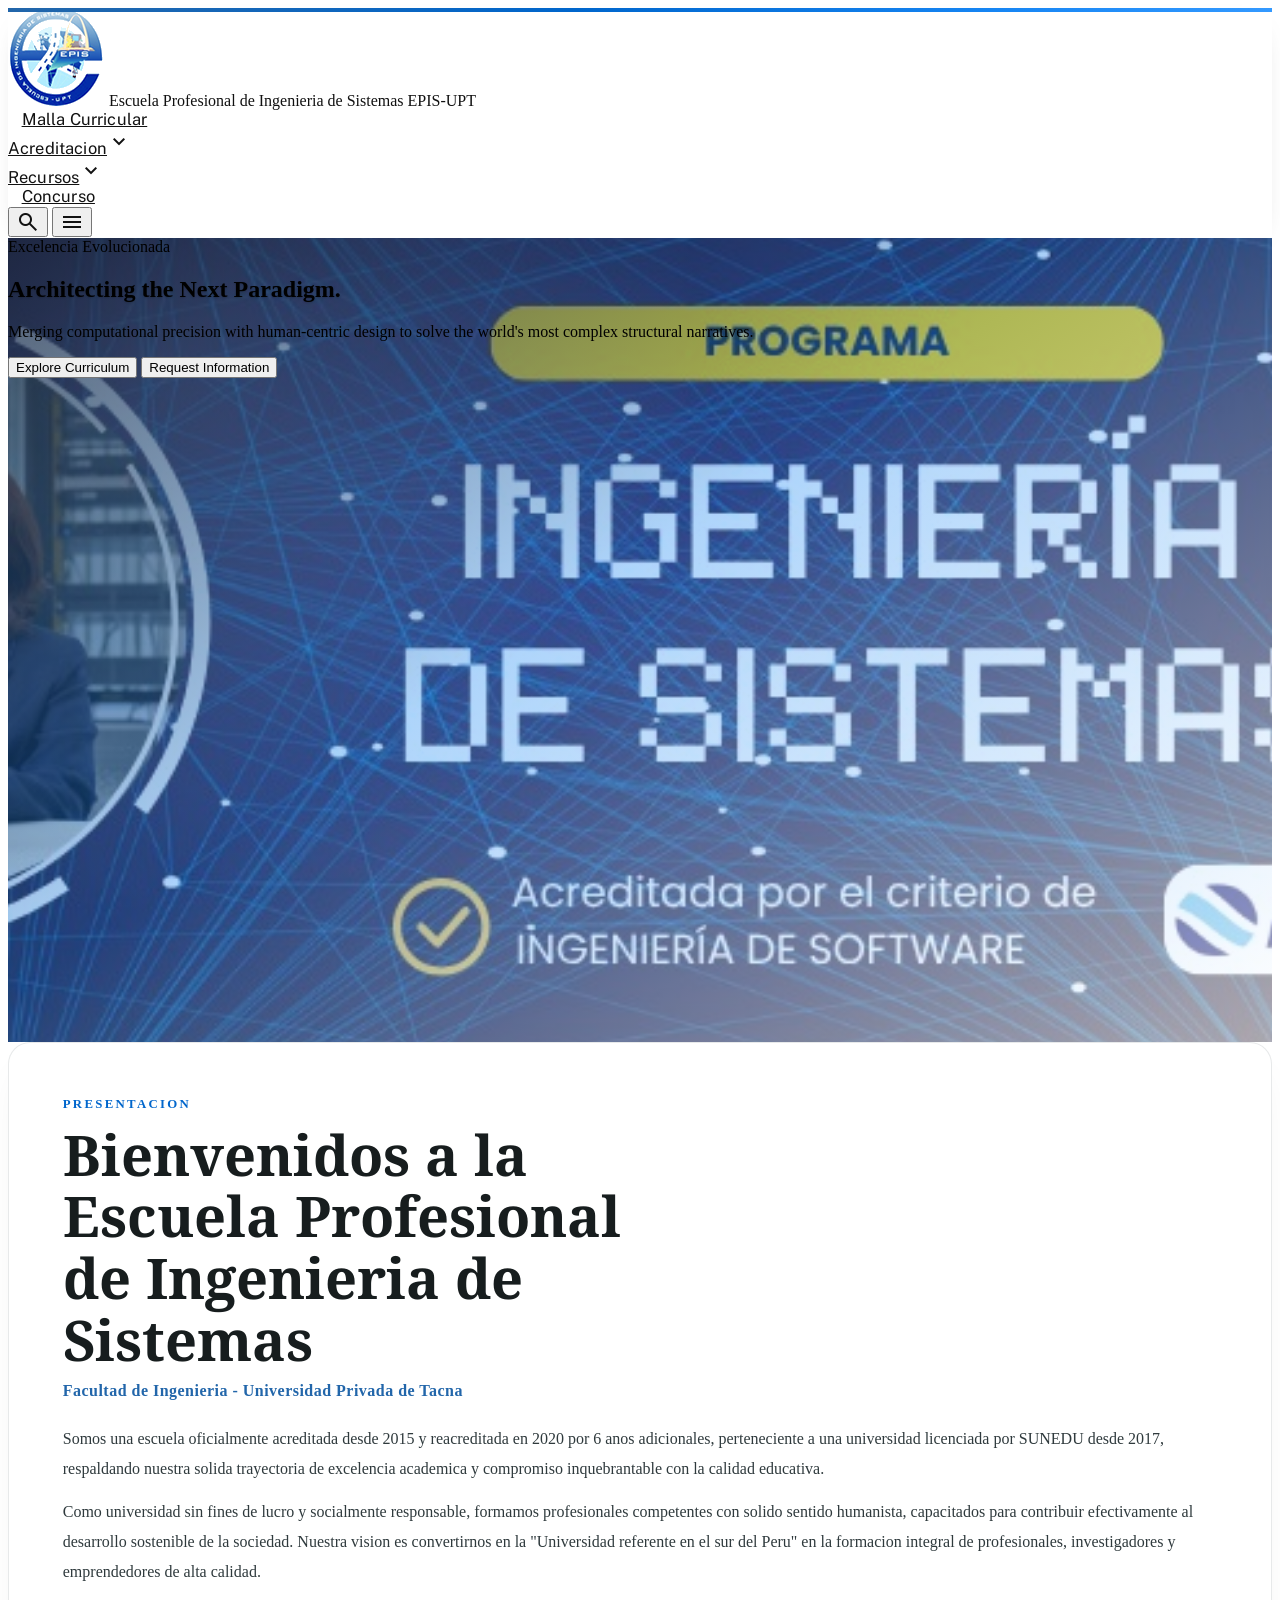
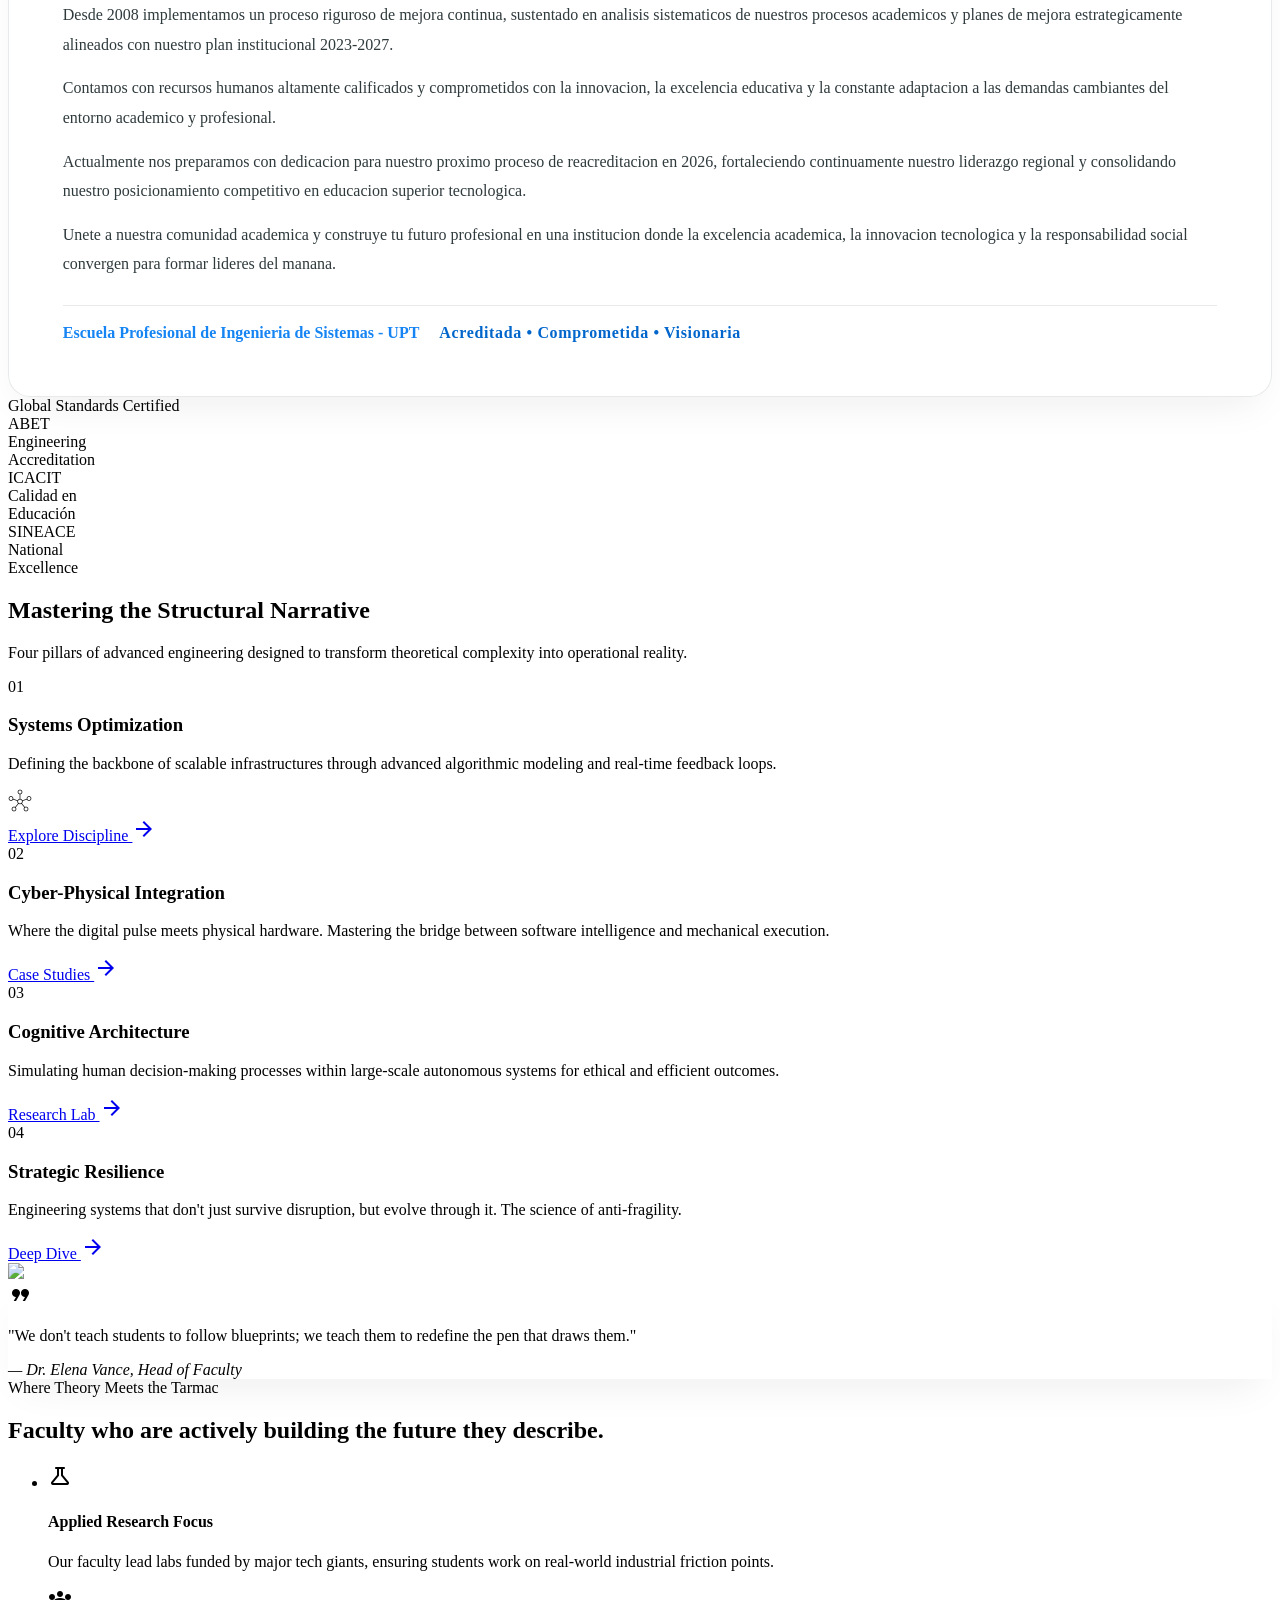
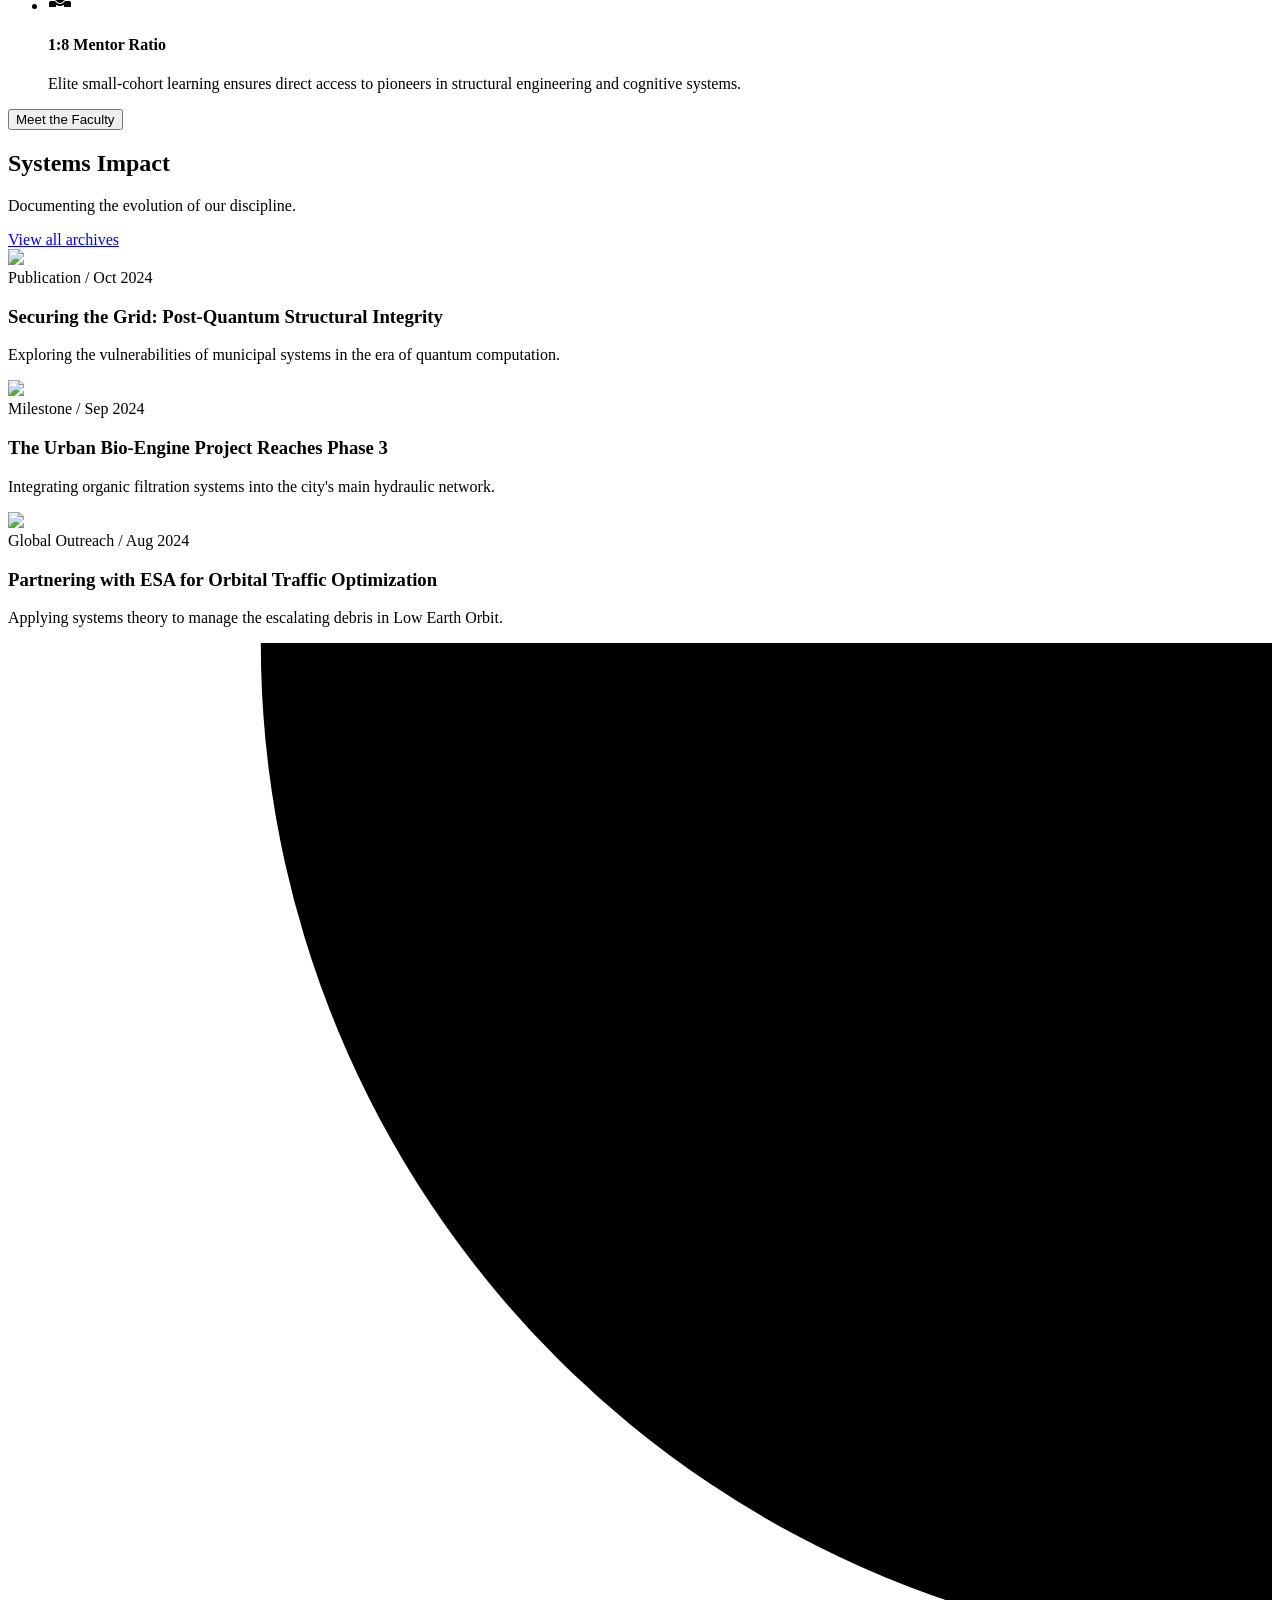
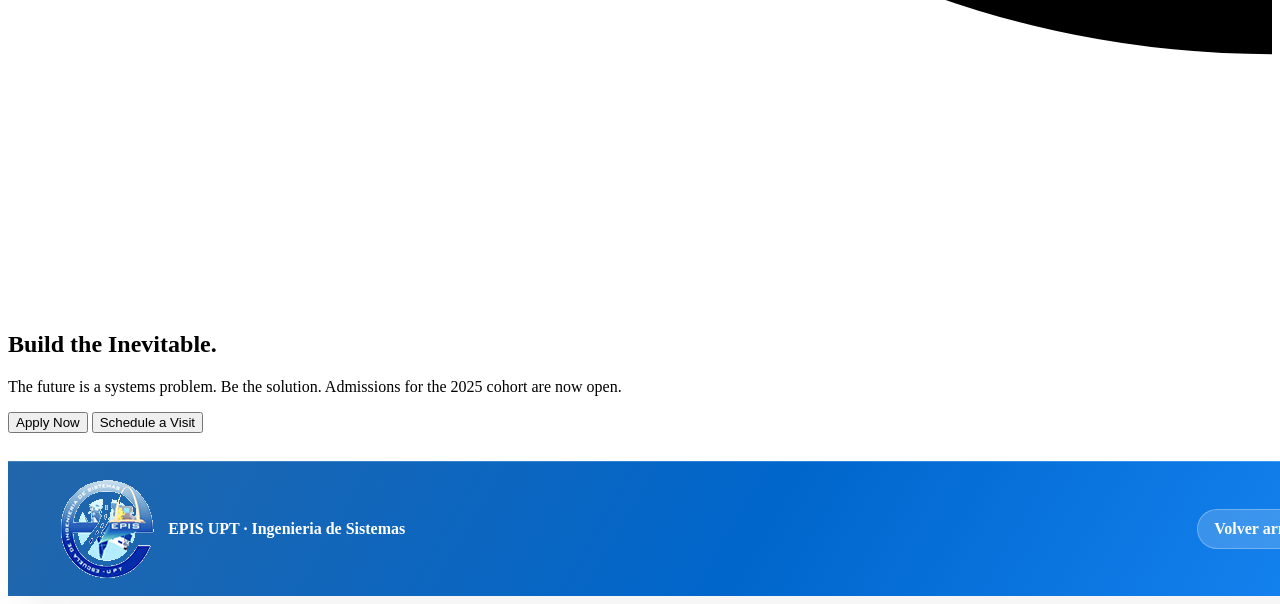
==== commit f0aa63e1: "rediseño" ====
--- a/index.html
+++ b/index.html
@@ -18,7 +18,7 @@
 <div id="app-navbar"></div>
 
 <!-- Resto del contenido principal (sin cambios) -->
-<main class="pt-20">
+<main class="pt-0">
   <!-- 1. Immersive Hero -->
   <section class="relative min-h-[870px] flex items-center overflow-hidden bg-surface-container-low hero-banner hero-banner-home reveal">
     <div class="container mx-auto px-8 relative z-10 grid grid-cols-1 lg:grid-cols-12 gap-12 items-center">
--- a/css/universal-layout.css
+++ b/css/universal-layout.css
@@ -7,9 +7,21 @@
 }
 
 .layout-navbar.layout-navbar-epis {
-  background: linear-gradient(100deg, #0066CC 0%, #1685F3 72%, #3399FF 100%);
-  border-bottom-color: rgba(255, 255, 255, 0.24);
-  box-shadow: 0 8px 24px -14px rgba(0, 0, 0, 0.45);
+  position: relative;
+  background: rgba(255, 255, 255, 0.94);
+  border-bottom-color: rgba(34, 102, 170, 0.22);
+  box-shadow: 0 10px 28px -20px rgba(0, 0, 0, 0.38);
+  min-height: 96px;
+}
+
+.layout-navbar.layout-navbar-epis::before {
+  content: "";
+  position: absolute;
+  top: 0;
+  left: 0;
+  right: 0;
+  height: 4px;
+  background: linear-gradient(90deg, #2266AA 0%, #0066CC 45%, #1685F3 78%, #3399FF 100%);
 }
 
 .layout-navbar.layout-navbar-epis .desktop-menu > a,
@@ -17,17 +29,17 @@
 .layout-navbar.layout-navbar-epis .text-neutral-700,
 .layout-navbar.layout-navbar-epis .text-neutral-900,
 .layout-navbar.layout-navbar-epis .text-on-surface-variant {
-  color: #f3f9ff !important;
+  color: #111111 !important;
 }
 
 .layout-navbar.layout-navbar-epis .text-primary {
-  color: #cfe8ff !important;
+  color: #111111 !important;
 }
 
 .layout-navbar.layout-navbar-epis .desktop-menu > a:hover,
 .layout-navbar.layout-navbar-epis .dropdown > a:hover {
-  background: rgba(255, 255, 255, 0.2);
-  color: #ffffff !important;
+  background: rgba(22, 133, 243, 0.12);
+  color: #111111 !important;
 }
 
 .layout-navbar.layout-navbar-epis .dropdown-menu a,
@@ -36,7 +48,7 @@
 }
 
 .layout-navbar.layout-navbar-epis .mobile-menu {
-  background: #eaf4ff;
+  background: #ffffff;
 }
 
 .layout-navbar .dropdown {
@@ -45,11 +57,29 @@
 
 .layout-navbar .desktop-menu {
   font-family: "Public Sans", system-ui, sans-serif;
+  gap: 0.9rem;
 }
 
 .layout-navbar .desktop-menu > a,
 .layout-navbar .dropdown > a {
   letter-spacing: 0.01em;
+}
+
+.layout-navbar .desktop-menu > a,
+.layout-navbar .dropdown > a {
+  padding-top: 1rem;
+  padding-bottom: 1rem;
+  font-size: 1.03rem;
+}
+
+.layout-navbar .desktop-menu > a,
+.layout-navbar .dropdown > a {
+  line-height: 1.2;
+}
+
+.layout-navbar .desktop-menu > a {
+  padding-left: 0.85rem;
+  padding-right: 0.85rem;
 }
 
 .layout-navbar .desktop-menu > a:hover,
@@ -61,11 +91,11 @@
   position: absolute;
   top: calc(100% + 8px);
   left: 0;
-  min-width: 320px;
+  min-width: 360px;
   background: #fff;
   border-radius: 0.8rem;
   box-shadow: var(--layout-nav-shadow);
-  padding: 0.9rem 0;
+  padding: 1rem 0;
   opacity: 0;
   visibility: hidden;
   transform: translateY(-10px);
@@ -96,10 +126,10 @@
 
 .layout-navbar .dropdown-menu a {
   display: block;
-  padding: 0.72rem 1.25rem;
+  padding: 0.95rem 1.35rem;
   color: #3d494b;
-  font-size: 0.98rem;
-  font-weight: 500;
+  font-size: 1.02rem;
+  font-weight: 600;
   transition: all 0.15s ease;
   text-decoration: none;
 }
@@ -117,8 +147,8 @@
 }
 
 .layout-navbar .dropdown-menu .category-label {
-  padding: 0.5rem 1.25rem;
-  font-size: 0.78rem;
+  padding: 0.75rem 1.35rem 0.55rem;
+  font-size: 0.82rem;
   font-weight: 700;
   text-transform: uppercase;
   letter-spacing: 0.08em;
@@ -128,6 +158,11 @@
 
 .layout-navbar .mobile-menu {
   display: none;
+}
+
+.layout-navbar .mobile-menu {
+  padding-top: 1.15rem;
+  padding-bottom: 1.15rem;
 }
 
 .site-search {
@@ -247,13 +282,13 @@
 .hero.hero-banner {
   width: 100vw;
   margin-left: calc(50% - 50vw);
-  min-height: calc(100vh - 92px);
+  min-height: calc(100vh - 96px);
   padding: clamp(28px, 5.8vw, 72px) clamp(18px, 5.5vw, 90px) clamp(24px, 4vw, 52px);
   align-content: center;
 }
 
 .hero-banner-home {
-  min-height: calc(100vh - 92px);
+  min-height: calc(100vh - 96px);
 }
 
 .hero-banner::before {
@@ -392,10 +427,10 @@
 
   .layout-navbar .mobile-menu a {
     display: block;
-    padding: 0.95rem 0;
+    padding: 1.05rem 0;
     color: #3d494b;
-    font-size: 1rem;
-    font-weight: 600;
+    font-size: 1.05rem;
+    font-weight: 700;
     border-bottom: 1px solid #eff4f5;
     text-decoration: none;
   }
@@ -406,9 +441,9 @@
   }
 
   .layout-navbar .mobile-submenu a {
-    font-size: 0.95rem;
-    font-weight: 500;
-    padding: 0.6rem 0;
+    font-size: 1rem;
+    font-weight: 600;
+    padding: 0.78rem 0;
     border: none;
   }
 }
@@ -420,12 +455,12 @@
   }
 
   .hero.hero-banner {
-    min-height: calc(86vh - 72px);
+    min-height: calc(88vh - 78px);
     padding: 20px 12px 16px;
   }
 
   .hero-banner-home {
-    min-height: calc(88vh - 72px);
+    min-height: calc(90vh - 78px);
   }
 
   .layout-footer {
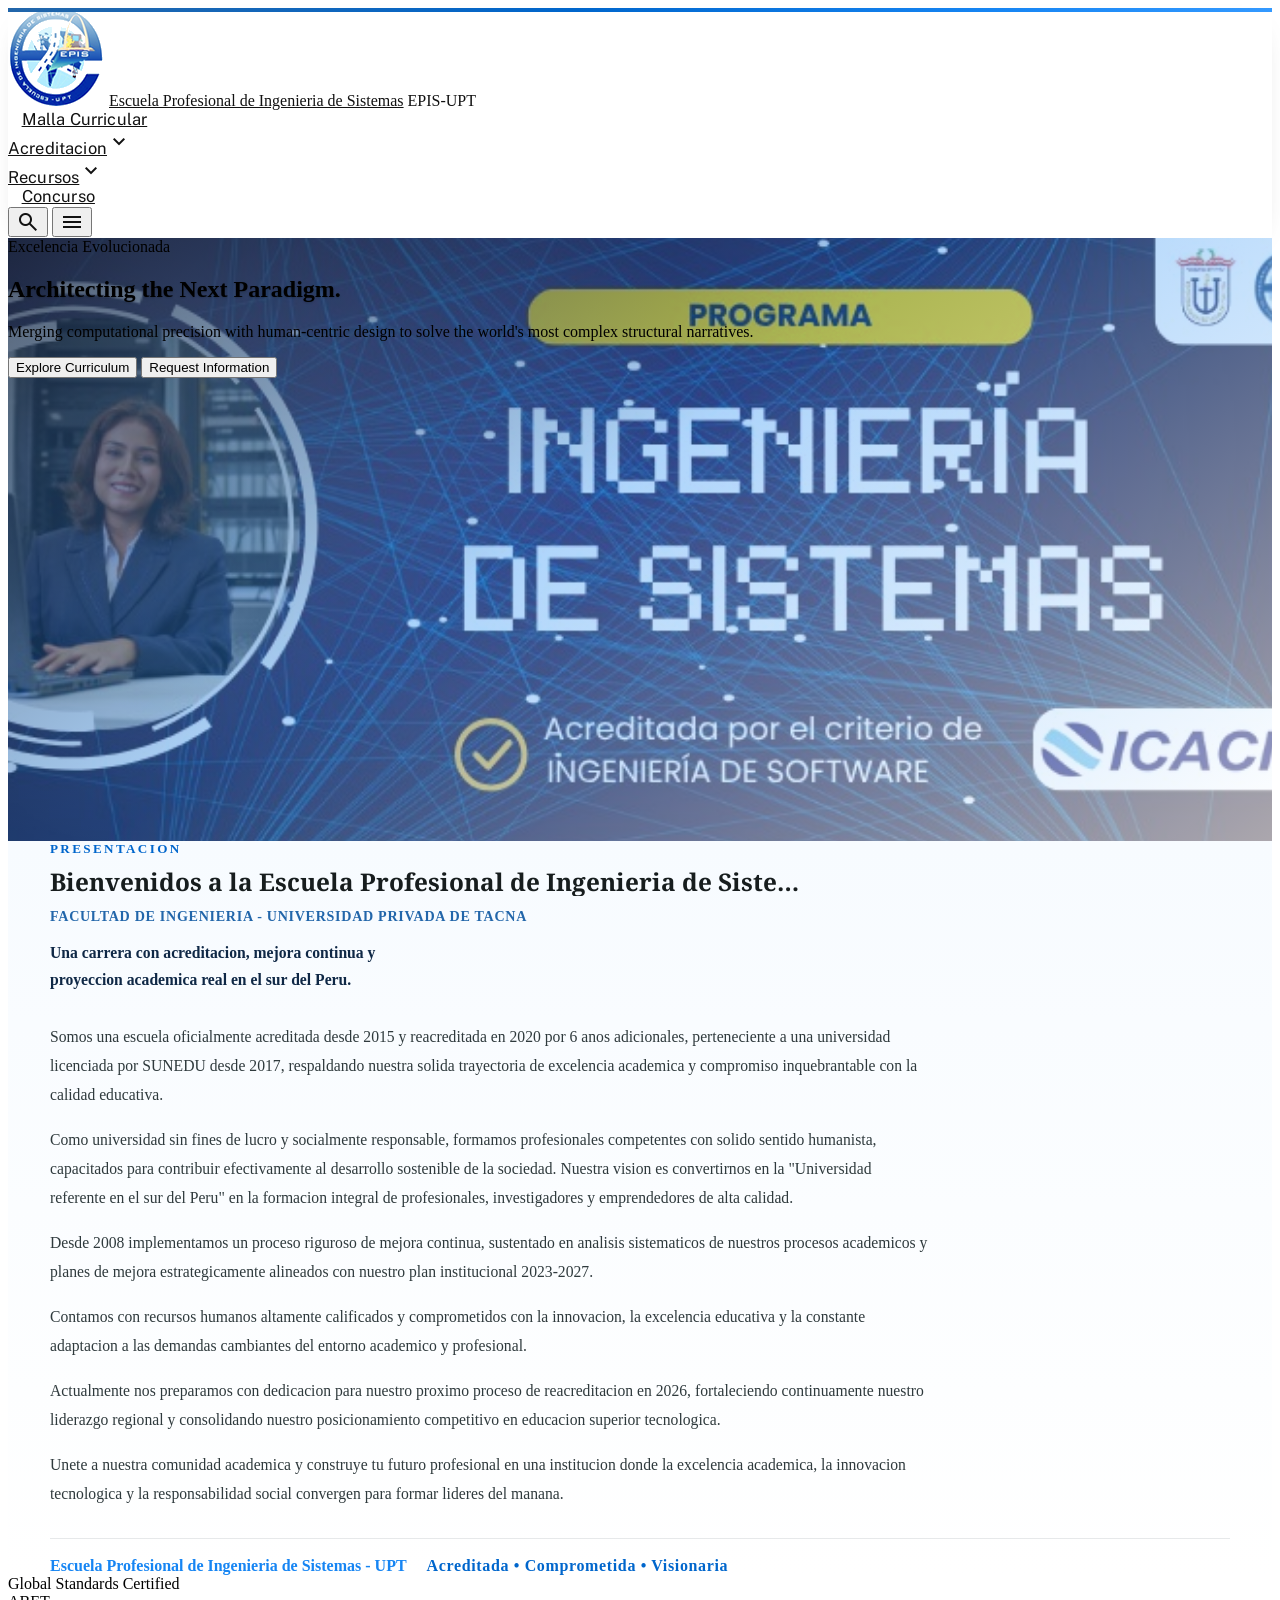
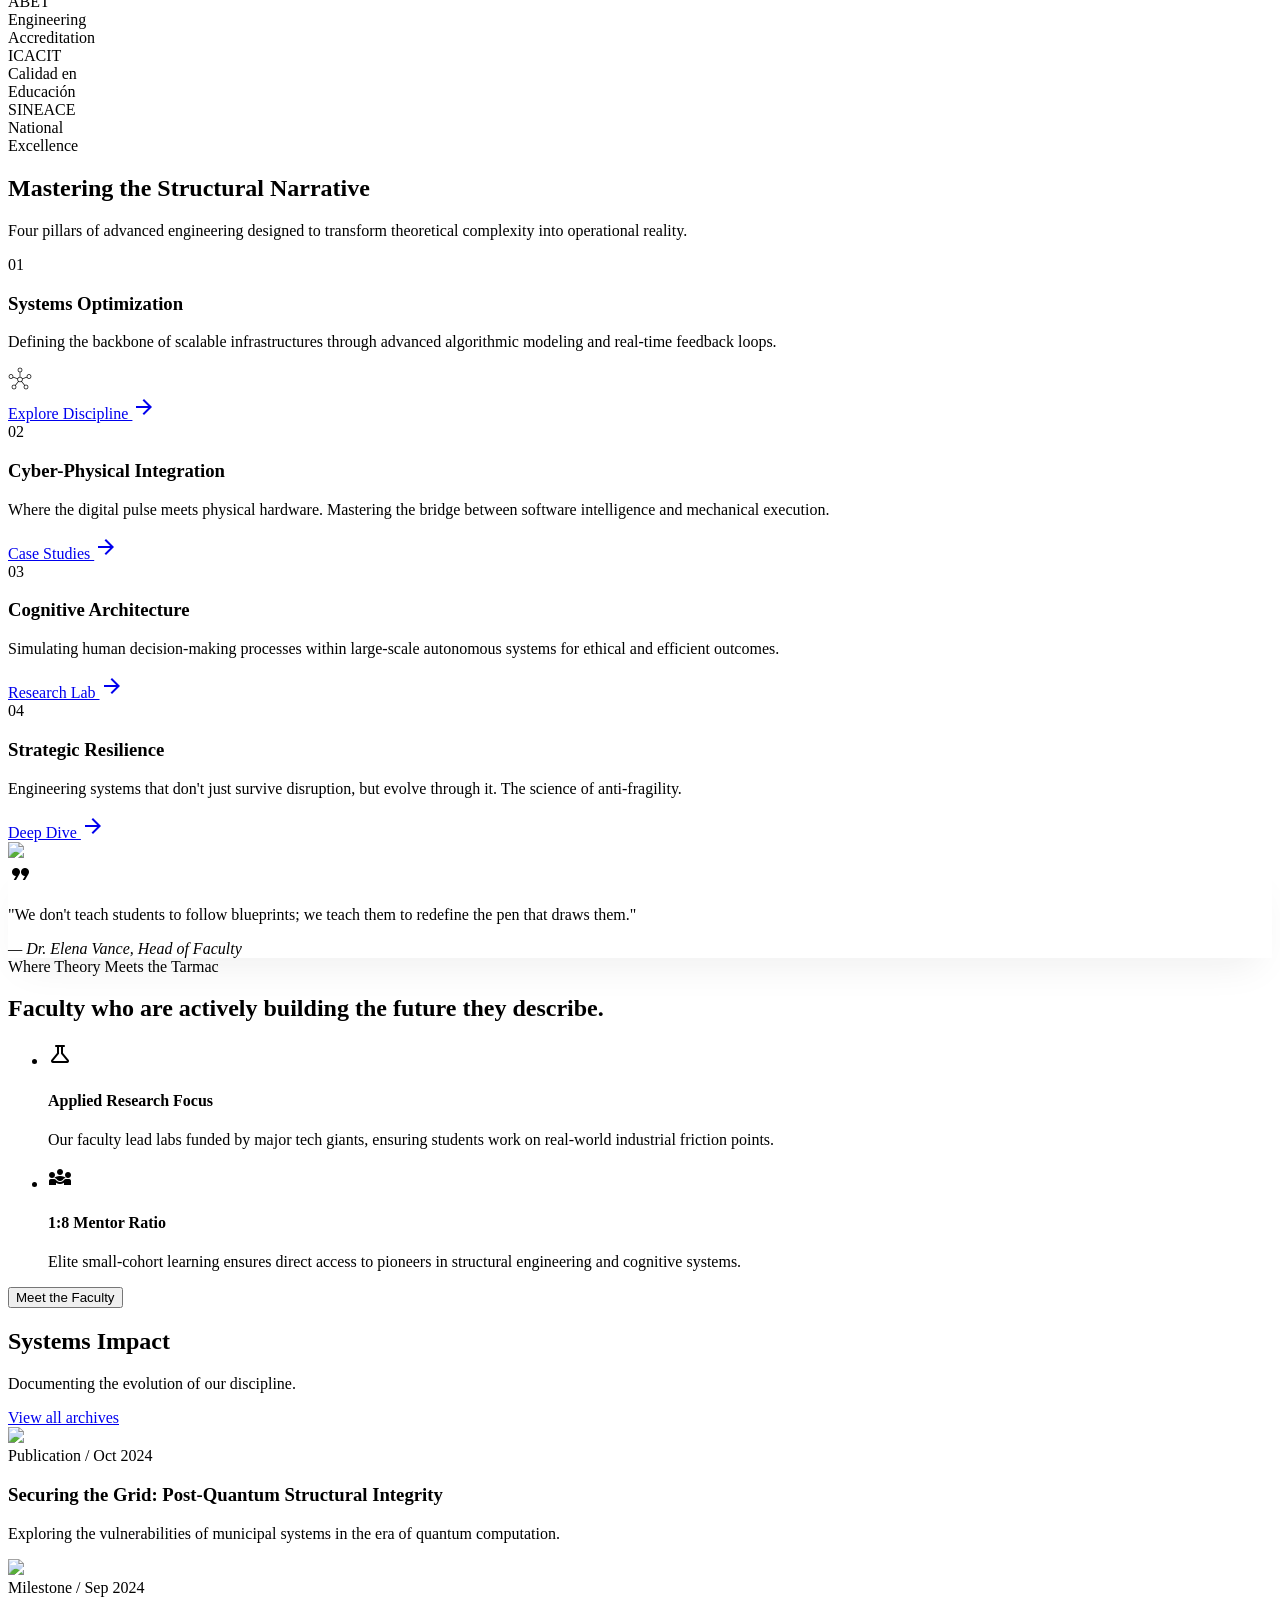
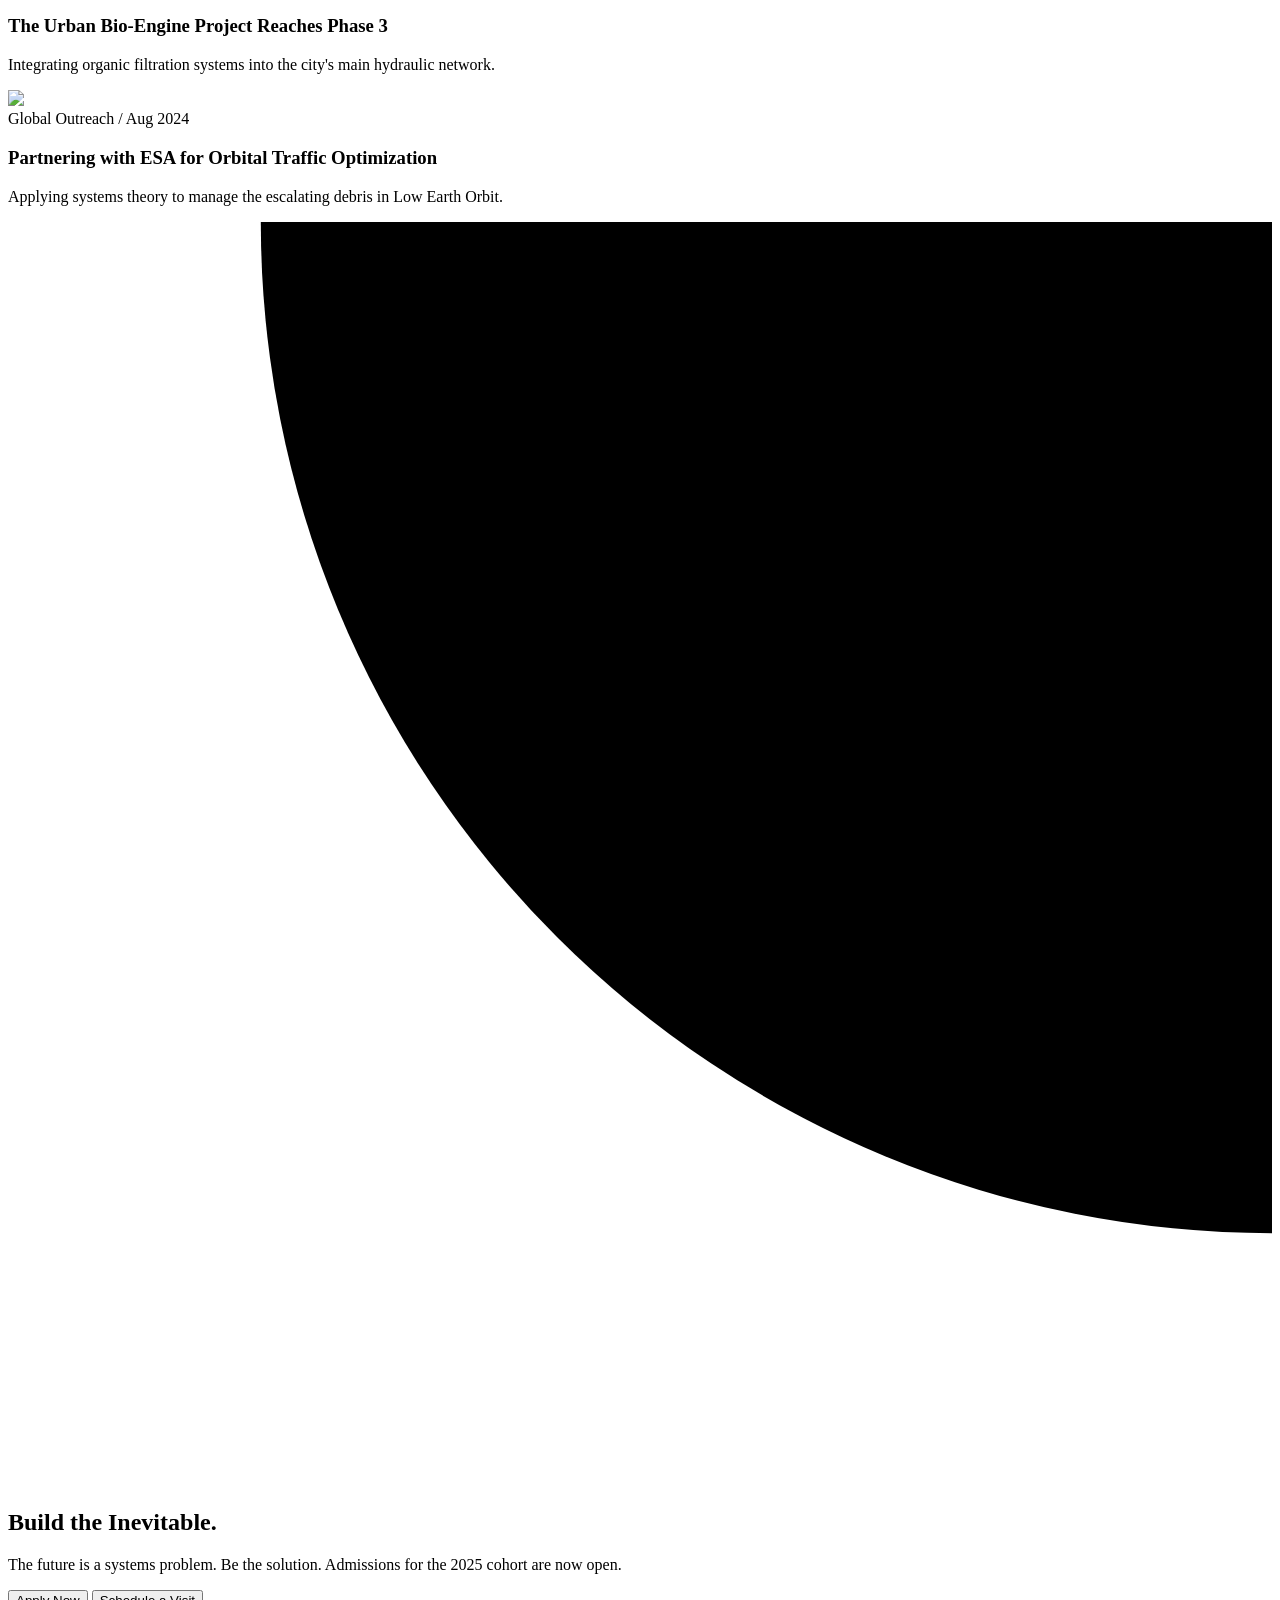
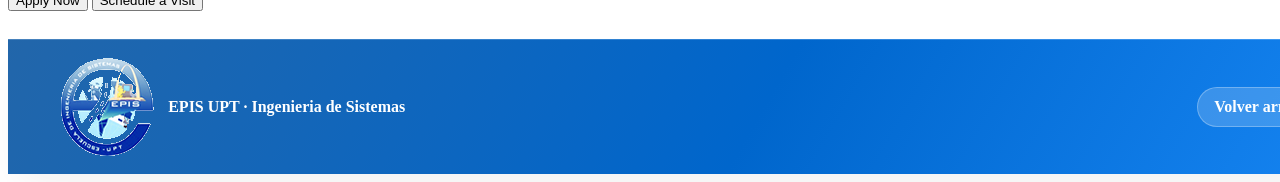
==== commit a61667c7: "rediseño" ====
--- a/index.html
+++ b/index.html
@@ -20,7 +20,7 @@
 <!-- Resto del contenido principal (sin cambios) -->
 <main class="pt-0">
   <!-- 1. Immersive Hero -->
-  <section class="relative min-h-[870px] flex items-center overflow-hidden bg-surface-container-low hero-banner hero-banner-home reveal">
+  <section class="relative min-h-[650px] flex items-center overflow-hidden bg-surface-container-low hero-banner hero-banner-home reveal">
     <div class="container mx-auto px-8 relative z-10 grid grid-cols-1 lg:grid-cols-12 gap-12 items-center">
       <div class="lg:col-span-7">
         <span class="text-primary font-label text-sm font-semibold tracking-[0.2em] uppercase mb-6 block">Excelencia Evolucionada</span>
@@ -43,12 +43,17 @@
   </section>
 
   <!-- Presentacion oficial EPIS -->
-  <section class="presentacion-home py-20 md:py-24 bg-surface-container-low border-b border-outline-variant/20">
-    <div class="container mx-auto px-8">
-      <div class="presentacion-panel editorial-shadow">
-        <p class="presentacion-eyebrow">Presentacion</p>
-        <h1 class="presentacion-title">Bienvenidos a la Escuela Profesional de Ingenieria de Sistemas</h1>
-        <p class="presentacion-subtitle">Facultad de Ingenieria - Universidad Privada de Tacna</p>
+  <section id="presentacion" class="presentacion-home py-20 md:py-24 bg-surface-container-low border-b border-outline-variant/20">
+    <div class="container mx-auto px-8">
+      <div class="presentacion-panel">
+        <div class="presentacion-head">
+          <p class="presentacion-eyebrow">Presentacion</p>
+          <h1 class="presentacion-title">Bienvenidos a la Escuela Profesional de Ingenieria de Sistemas</h1>
+          <p class="presentacion-subtitle">Facultad de Ingenieria - Universidad Privada de Tacna</p>
+          <p class="presentacion-lead">
+            Una carrera con acreditacion, mejora continua y proyeccion academica real en el sur del Peru.
+          </p>
+        </div>
 
         <div class="presentacion-body">
           <p>
@@ -80,25 +85,25 @@
   </section>
 
   <!-- 2. International Accreditation Bar -->
-  <section class="bg-surface-container-highest py-12 border-y border-outline-variant/15">
-    <div class="container mx-auto px-8">
-      <div class="flex flex-col md:flex-row items-center justify-between gap-8 opacity-70">
-        <span class="font-label text-xs tracking-widest uppercase text-on-surface-variant font-bold">Global Standards Certified</span>
-        <div class="flex flex-wrap justify-center gap-12 md:gap-24 grayscale hover:grayscale-0 transition-all duration-500">
+  <section class="bg-surface-container-highest py-14 border-y border-outline-variant/15">
+    <div class="container mx-auto px-8">
+      <div class="flex flex-col md:flex-row items-center justify-between gap-10 opacity-75">
+        <span class="font-label text-sm md:text-base tracking-widest uppercase text-on-surface-variant font-bold">Global Standards Certified</span>
+        <div class="flex flex-wrap justify-center gap-14 md:gap-28 grayscale hover:grayscale-0 transition-all duration-500">
           <div class="flex items-center gap-3">
-            <span class="font-headline text-2xl font-bold tracking-tighter">ABET</span>
+            <span class="font-headline text-3xl font-bold tracking-tighter">ABET</span>
             <div class="h-8 w-[1px] bg-outline-variant"></div>
-            <span class="text-[10px] leading-tight font-label uppercase">Engineering<br/>Accreditation</span>
+            <span class="text-xs leading-tight font-label uppercase">Engineering<br/>Accreditation</span>
           </div>
           <div class="flex items-center gap-3">
-            <span class="font-headline text-2xl font-bold tracking-tighter italic">ICACIT</span>
+            <span class="font-headline text-3xl font-bold tracking-tighter italic">ICACIT</span>
             <div class="h-8 w-[1px] bg-outline-variant"></div>
-            <span class="text-[10px] leading-tight font-label uppercase">Calidad en<br/>Educación</span>
+            <span class="text-xs leading-tight font-label uppercase">Calidad en<br/>Educación</span>
           </div>
           <div class="flex items-center gap-3">
-            <span class="font-headline text-2xl font-bold tracking-tighter">SINEACE</span>
+            <span class="font-headline text-3xl font-bold tracking-tighter">SINEACE</span>
             <div class="h-8 w-[1px] bg-outline-variant"></div>
-            <span class="text-[10px] leading-tight font-label uppercase">National<br/>Excellence</span>
+            <span class="text-xs leading-tight font-label uppercase">National<br/>Excellence</span>
           </div>
         </div>
       </div>
--- a/css/universal-layout.css
+++ b/css/universal-layout.css
@@ -282,13 +282,13 @@
 .hero.hero-banner {
   width: 100vw;
   margin-left: calc(50% - 50vw);
-  min-height: calc(100vh - 96px);
+  min-height: calc(75vh - 72px);
   padding: clamp(28px, 5.8vw, 72px) clamp(18px, 5.5vw, 90px) clamp(24px, 4vw, 52px);
   align-content: center;
 }
 
 .hero-banner-home {
-  min-height: calc(100vh - 96px);
+  min-height: calc(75vh - 72px);
 }
 
 .hero-banner::before {
@@ -455,12 +455,12 @@
   }
 
   .hero.hero-banner {
-    min-height: calc(88vh - 78px);
+    min-height: calc(66vh - 62px);
     padding: 20px 12px 16px;
   }
 
   .hero-banner-home {
-    min-height: calc(90vh - 78px);
+    min-height: calc(68vh - 62px);
   }
 
   .layout-footer {
--- a/css/index.css
+++ b/css/index.css
@@ -3,15 +3,24 @@
     }
 
 .presentacion-panel {
-  background: rgba(255, 255, 255, 0.92);
-  border: 1px solid rgba(109, 121, 124, 0.16);
-  border-radius: 22px;
-  padding: clamp(28px, 4.2vw, 56px);
+  position: relative;
+  max-width: 1180px;
+  margin: 0 auto;
+  padding: 0;
+  background: transparent;
+  border: 0;
+  border-radius: 0;
+  box-shadow: none;
+}
+
+.presentacion-head {
+  display: block;
+  max-width: 760px;
 }
 
 .presentacion-eyebrow {
   margin: 0 0 12px;
-  font-size: 0.8rem;
+  font-size: 0.82rem;
   font-weight: 800;
   letter-spacing: 0.18em;
   text-transform: uppercase;
@@ -21,35 +30,50 @@
 .presentacion-title {
   margin: 0;
   font-family: 'Noto Serif', Georgia, serif;
-  font-size: clamp(2rem, 4.6vw, 3.5rem);
+  font-size: clamp(1.15rem, 1.9vw, 1.85rem);
   line-height: 1.1;
   color: #171d1e;
-  max-width: 20ch;
+  max-width: 100%;
+  white-space: nowrap;
+  overflow: hidden;
+  text-overflow: ellipsis;
 }
 
 .presentacion-subtitle {
   margin: 12px 0 0;
-  font-size: 1rem;
+  font-size: 0.88rem;
   font-weight: 700;
-  letter-spacing: 0.03em;
+  letter-spacing: 0.05em;
   color: #2266AA;
+  text-transform: uppercase;
+}
+
+.presentacion-lead {
+  margin: 14px 0 0;
+  max-width: 46ch;
+  color: #0f2846;
+  line-height: 1.75;
+  font-size: 0.98rem;
+  font-weight: 600;
 }
 
 .presentacion-body {
-  margin-top: 24px;
+  margin-top: 28px;
   display: grid;
-  gap: 14px;
+  grid-template-columns: minmax(0, 1fr);
+  gap: 16px;
+  max-width: 880px;
 }
 
 .presentacion-body p {
   margin: 0;
   color: #2f3a3d;
   line-height: 1.85;
-  font-size: 1rem;
+  font-size: 0.98rem;
 }
 
 .presentacion-footer {
-  margin-top: 26px;
+  margin-top: 30px;
   padding-top: 18px;
   border-top: 1px solid rgba(109, 121, 124, 0.16);
   display: flex;
@@ -69,6 +93,23 @@
   font-weight: 800;
   letter-spacing: 0.04em;
   color: #0066CC;
+}
+
+.presentacion-home {
+  background: linear-gradient(180deg, #f7fbff 0%, #ffffff 100%);
+  border-bottom: 0;
+}
+
+.presentacion-home .container {
+  max-width: 1320px;
+}
+
+.presentacion-home::before {
+  content: none;
+}
+
+.presentacion-home::after {
+  content: none;
 }
     .editorial-shadow {
       box-shadow: 0 20px 40px -15px rgba(23, 29, 30, 0.08);
@@ -166,4 +207,15 @@
         padding: 0.5rem 0;
         border: none;
       }
+      .presentacion-head {
+        max-width: 100%;
+      }
+      .presentacion-title {
+        white-space: normal;
+        overflow: visible;
+        text-overflow: unset;
+      }
+      .presentacion-lead {
+        max-width: 100%;
+      }
     }
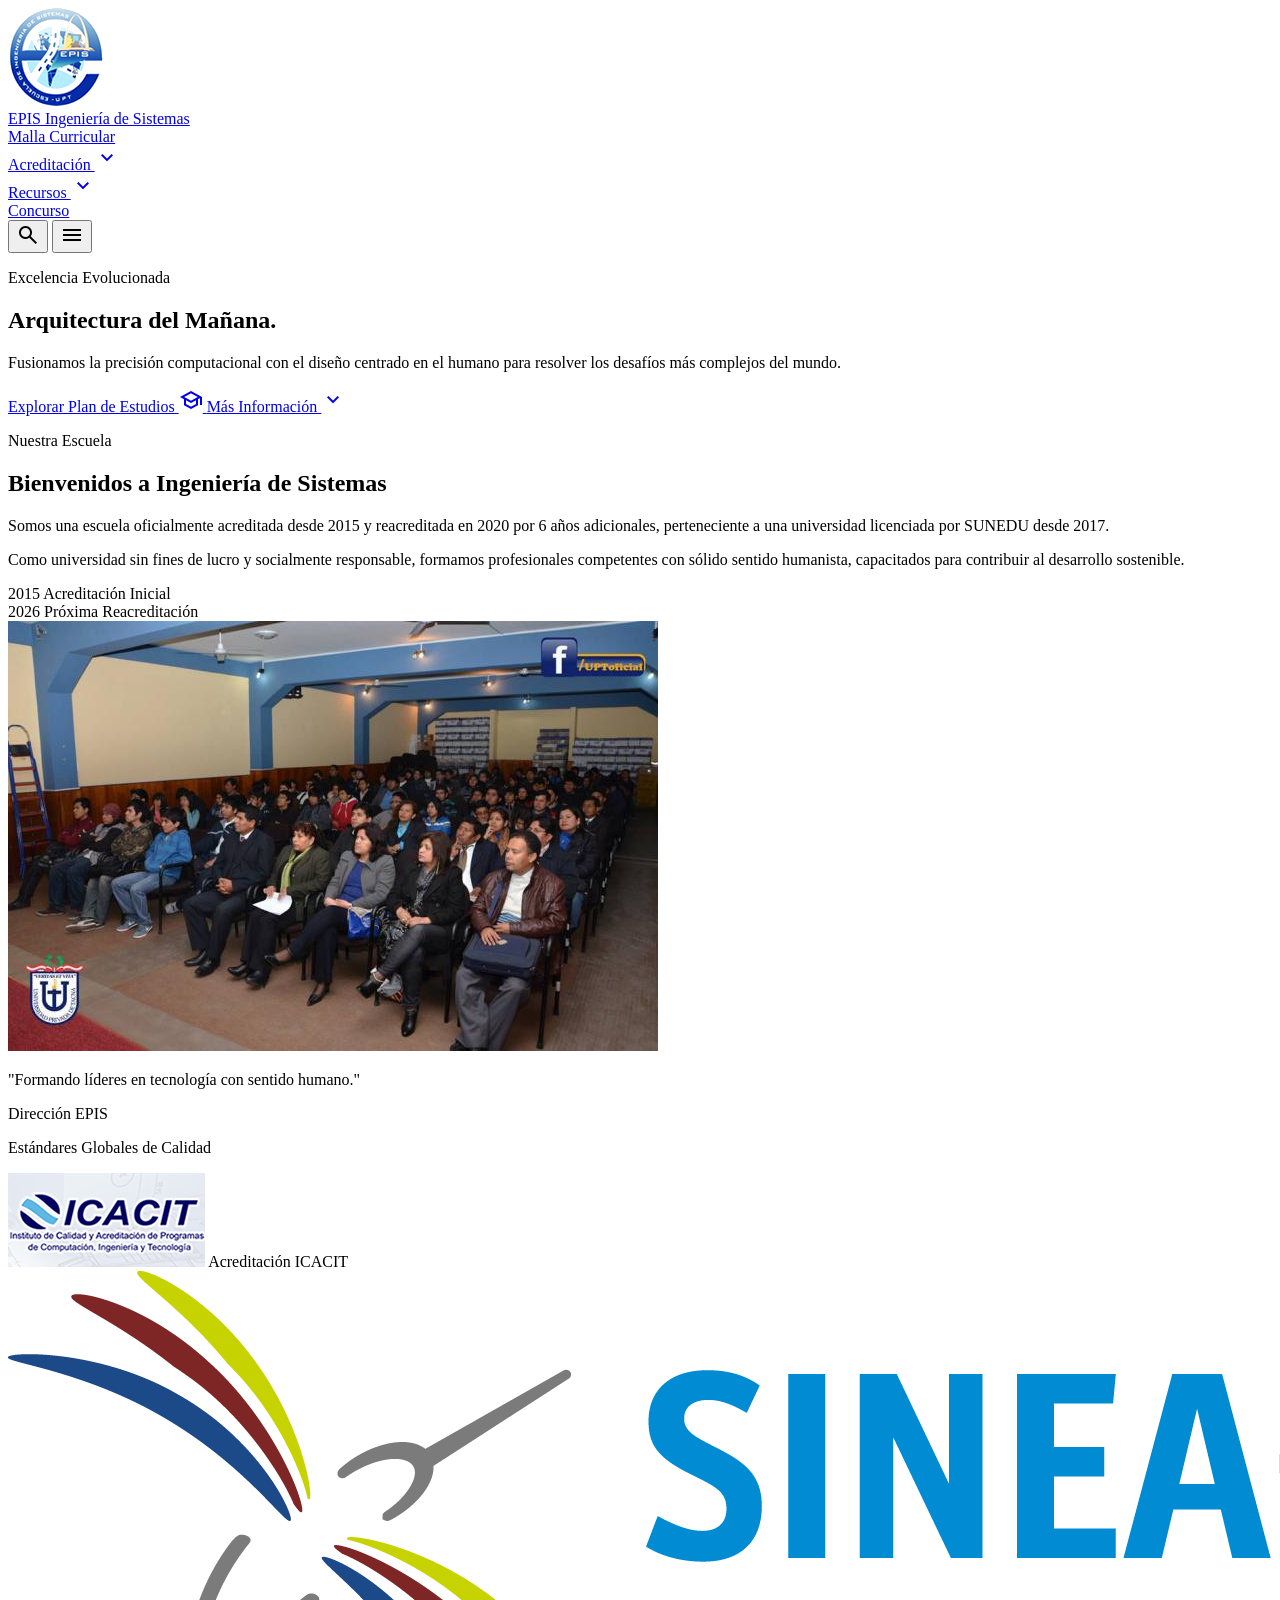
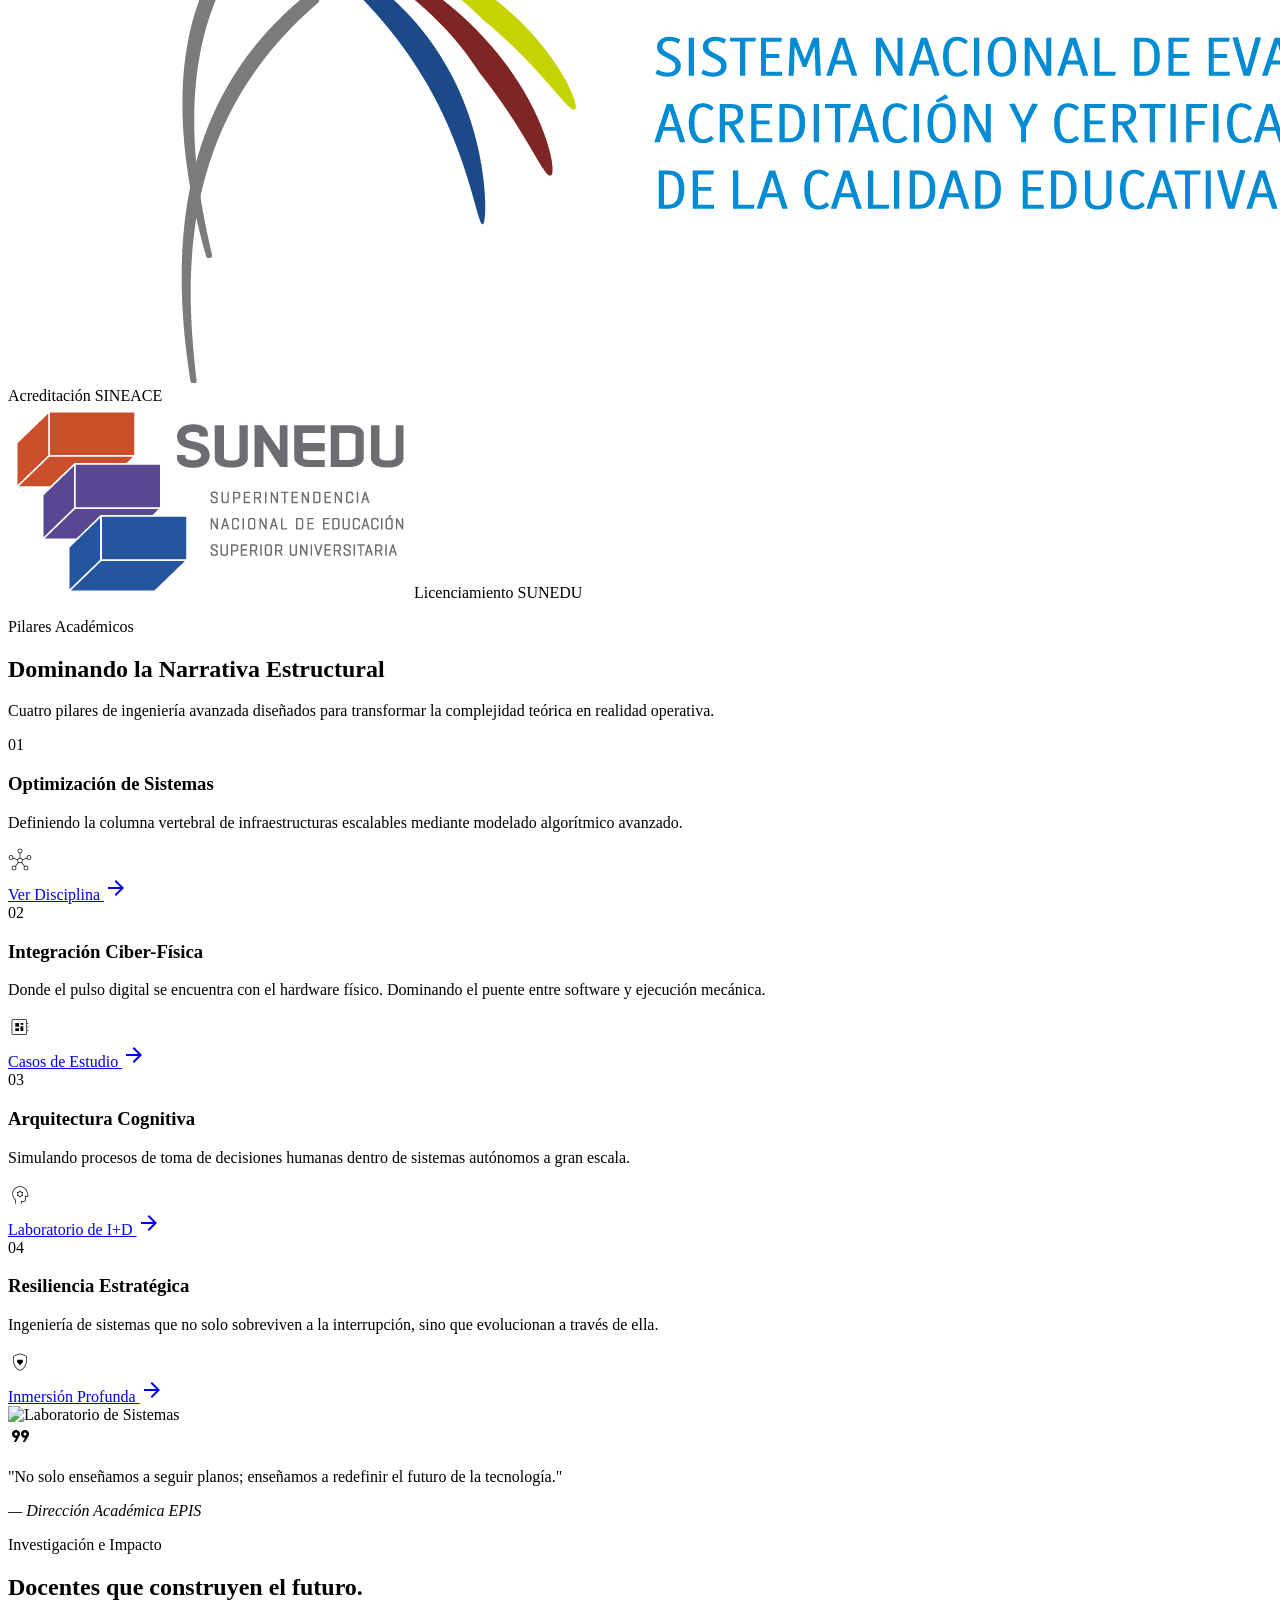
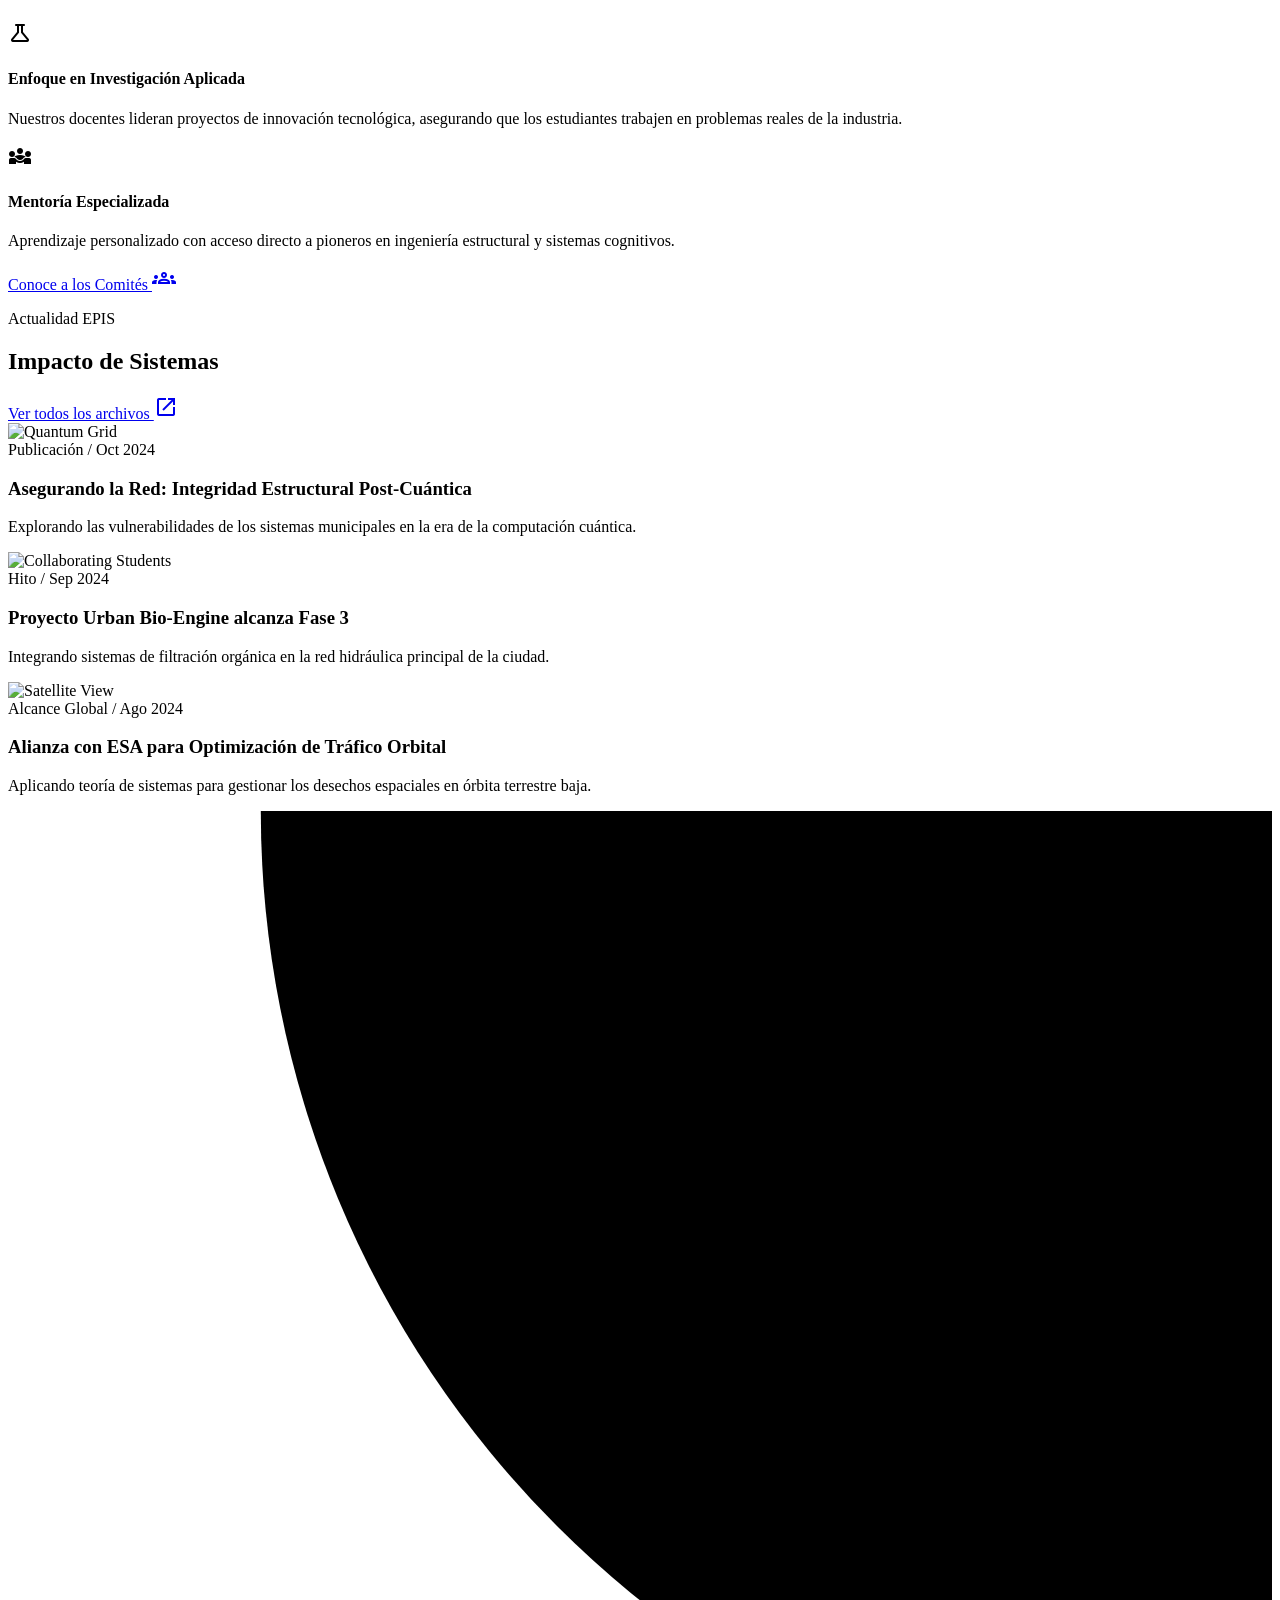
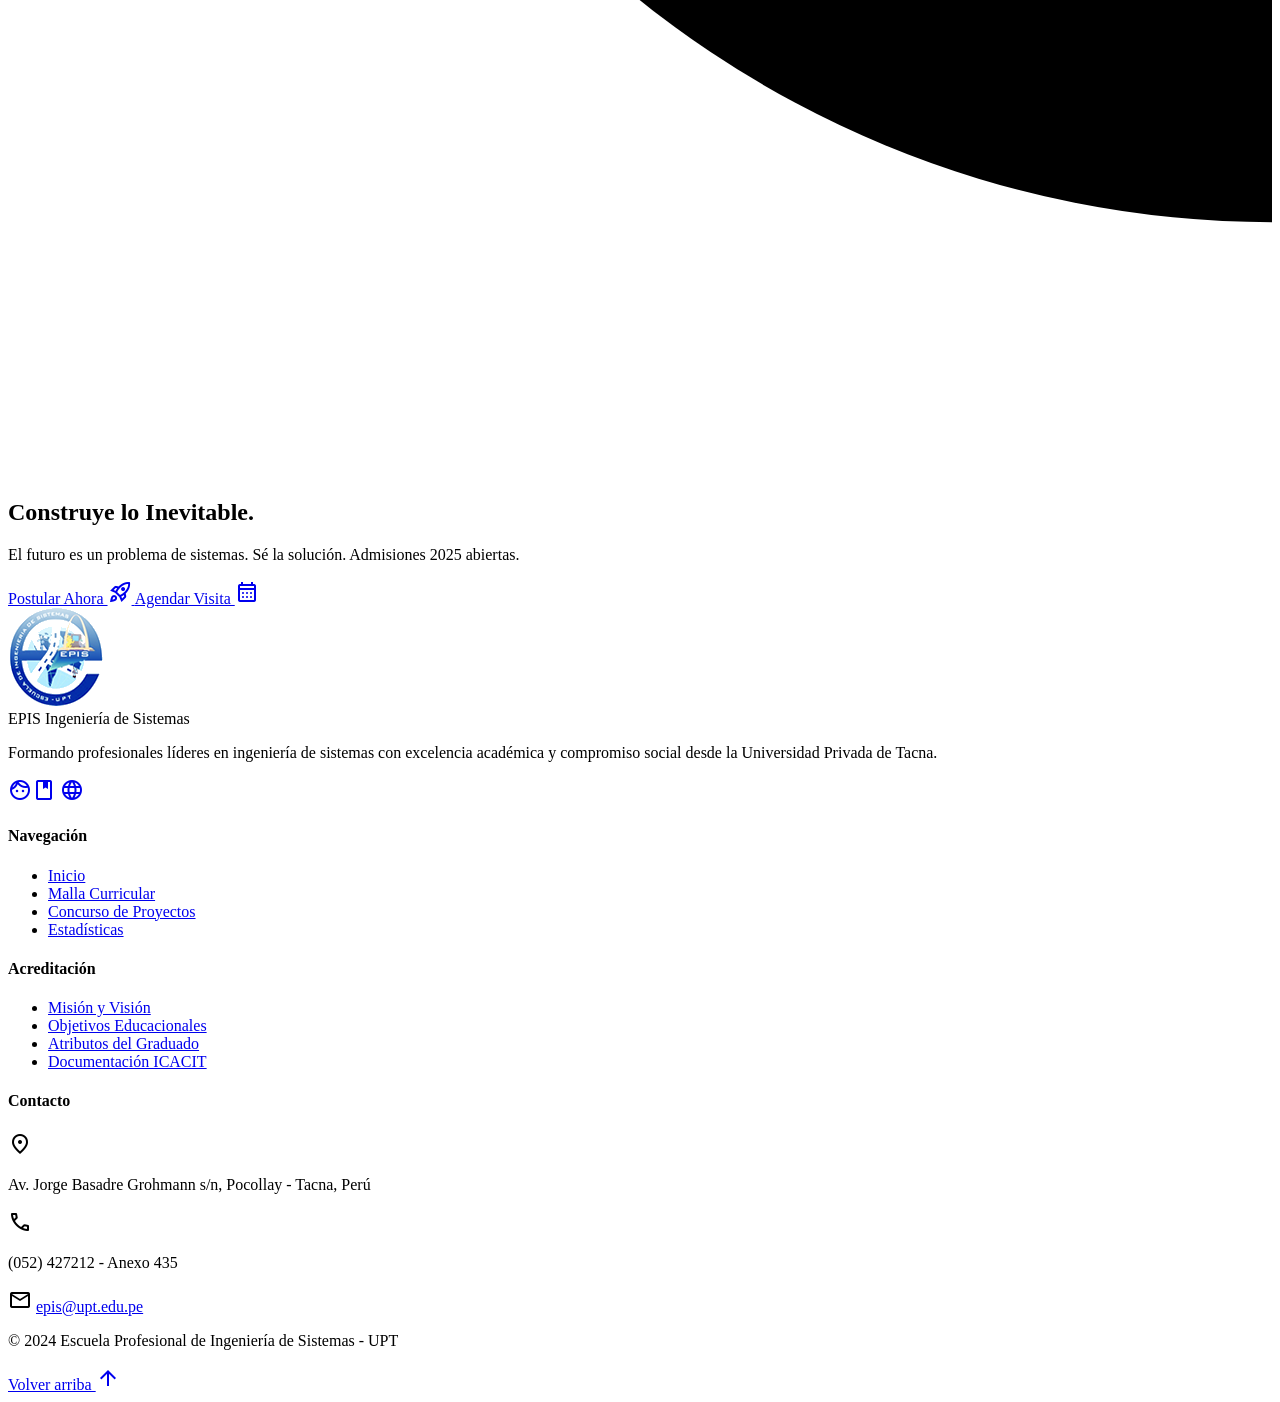
==== commit e3c0899f: "feat(ui): enhance visual design and improve user experience across multiple pages - Update primary c" ====
--- a/index.html
+++ b/index.html
@@ -20,261 +20,291 @@
 <!-- Resto del contenido principal (sin cambios) -->
 <main class="pt-0">
   <!-- 1. Immersive Hero -->
-  <section class="relative min-h-[650px] flex items-center overflow-hidden bg-surface-container-low hero-banner hero-banner-home reveal">
-    <div class="container mx-auto px-8 relative z-10 grid grid-cols-1 lg:grid-cols-12 gap-12 items-center">
-      <div class="lg:col-span-7">
-        <span class="text-primary font-label text-sm font-semibold tracking-[0.2em] uppercase mb-6 block">Excelencia Evolucionada</span>
-        <h1 class="font-headline text-5xl md:text-7xl lg:text-8xl text-on-surface leading-[1.1] mb-8 tracking-tight">
-          Architecting the <span class="italic text-primary-container">Next</span> Paradigm.
+  <section class="relative min-h-[700px] flex items-center overflow-hidden bg-surface-container-low reveal">
+    <!-- Decorative background elements -->
+    <div class="absolute top-0 right-0 w-1/3 h-full bg-primary/5 -rotate-12 translate-x-1/2 translate-y-12 rounded-[100px] pointer-events-none"></div>
+    <div class="absolute bottom-0 left-0 w-1/4 h-1/2 bg-tertiary/5 rotate-12 -translate-x-1/2 -translate-y-12 rounded-[100px] pointer-events-none"></div>
+
+    <div class="container mx-auto px-8 relative z-10 flex flex-col items-center text-center">
+      <div class="max-w-4xl">
+        <p class="text-primary font-bold uppercase tracking-widest text-sm mb-6 flex items-center justify-center gap-3">
+          <span class="w-12 h-[2px] bg-primary"></span>
+          Excelencia Evolucionada
+          <span class="w-12 h-[2px] bg-primary"></span>
+        </p>
+        <h1 class="font-headline text-5xl md:text-7xl lg:text-8xl text-on-surface leading-[1.1] mb-8 tracking-tight font-bold">
+          Arquitectura del <span class="text-primary italic">Mañana</span>.
         </h1>
-        <p class="text-on-surface-variant text-xl md:text-2xl max-w-2xl leading-relaxed mb-12 font-light">
-          Merging computational precision with human-centric design to solve the world's most complex structural narratives.
+        <p class="text-on-surface-variant text-xl md:text-2xl leading-relaxed mb-12 font-light">
+          Fusionamos la precisión computacional con el diseño centrado en el humano para resolver los desafíos más complejos del mundo.
         </p>
-        <div class="flex flex-wrap gap-4">
-          <button class="bg-gradient-to-r from-primary to-primary-container text-white px-10 py-4 rounded-md font-semibold text-lg transition-transform hover:scale-[1.02] editorial-shadow">
-            Explore Curriculum
-          </button>
-          <button class="border-b-2 border-primary text-primary px-8 py-4 font-semibold text-lg hover:bg-primary/5 transition-colors">
-            Request Information
-          </button>
+        <div class="flex flex-wrap justify-center gap-4">
+          <a href="pages/plan-de-estudios.html" class="bg-primary text-white px-10 py-5 rounded-full font-bold text-lg hover:bg-primary-container hover:shadow-2xl transition-all hover:scale-105 flex items-center gap-2">
+            Explorar Plan de Estudios <span class="material-symbols-outlined">school</span>
+          </a>
+          <a href="#presentacion" class="bg-surface-container-high text-on-surface px-10 py-5 rounded-full font-bold text-lg hover:bg-surface-variant transition-all flex items-center gap-2">
+            Más Información <span class="material-symbols-outlined">expand_more</span>
+          </a>
         </div>
       </div>
     </div>
   </section>
 
   <!-- Presentacion oficial EPIS -->
-  <section id="presentacion" class="presentacion-home py-20 md:py-24 bg-surface-container-low border-b border-outline-variant/20">
+  <section id="presentacion" class="py-24 bg-surface border-b border-outline-variant/10 reveal">
     <div class="container mx-auto px-8">
-      <div class="presentacion-panel">
-        <div class="presentacion-head">
-          <p class="presentacion-eyebrow">Presentacion</p>
-          <h1 class="presentacion-title">Bienvenidos a la Escuela Profesional de Ingenieria de Sistemas</h1>
-          <p class="presentacion-subtitle">Facultad de Ingenieria - Universidad Privada de Tacna</p>
-          <p class="presentacion-lead">
-            Una carrera con acreditacion, mejora continua y proyeccion academica real en el sur del Peru.
-          </p>
-        </div>
-
-        <div class="presentacion-body">
-          <p>
-            Somos una escuela oficialmente acreditada desde 2015 y reacreditada en 2020 por 6 anos adicionales, perteneciente a una universidad licenciada por SUNEDU desde 2017, respaldando nuestra solida trayectoria de excelencia academica y compromiso inquebrantable con la calidad educativa.
-          </p>
-          <p>
-            Como universidad sin fines de lucro y socialmente responsable, formamos profesionales competentes con solido sentido humanista, capacitados para contribuir efectivamente al desarrollo sostenible de la sociedad. Nuestra vision es convertirnos en la "Universidad referente en el sur del Peru" en la formacion integral de profesionales, investigadores y emprendedores de alta calidad.
-          </p>
-          <p>
-            Desde 2008 implementamos un proceso riguroso de mejora continua, sustentado en analisis sistematicos de nuestros procesos academicos y planes de mejora estrategicamente alineados con nuestro plan institucional 2023-2027.
-          </p>
-          <p>
-            Contamos con recursos humanos altamente calificados y comprometidos con la innovacion, la excelencia educativa y la constante adaptacion a las demandas cambiantes del entorno academico y profesional.
-          </p>
-          <p>
-            Actualmente nos preparamos con dedicacion para nuestro proximo proceso de reacreditacion en 2026, fortaleciendo continuamente nuestro liderazgo regional y consolidando nuestro posicionamiento competitivo en educacion superior tecnologica.
-          </p>
-          <p>
-            Unete a nuestra comunidad academica y construye tu futuro profesional en una institucion donde la excelencia academica, la innovacion tecnologica y la responsabilidad social convergen para formar lideres del manana.
-          </p>
-        </div>
-
-        <div class="presentacion-footer">
-          <p class="presentacion-firma">Escuela Profesional de Ingenieria de Sistemas - UPT</p>
-          <p class="presentacion-lema">Acreditada • Comprometida • Visionaria</p>
+      <div class="grid grid-cols-1 lg:grid-cols-2 gap-16 items-center">
+        <div>
+          <p class="text-primary font-bold uppercase tracking-widest text-sm mb-4">Nuestra Escuela</p>
+          <h2 class="text-4xl md:text-5xl font-headline font-bold text-on-surface mb-8 leading-tight">Bienvenidos a Ingeniería de Sistemas</h2>
+          <div class="space-y-6 text-on-surface-variant text-lg leading-relaxed">
+            <p>
+              Somos una escuela oficialmente acreditada desde 2015 y reacreditada en 2020 por 6 años adicionales, perteneciente a una universidad licenciada por SUNEDU desde 2017.
+            </p>
+            <p>
+              Como universidad sin fines de lucro y socialmente responsable, formamos profesionales competentes con sólido sentido humanista, capacitados para contribuir al desarrollo sostenible.
+            </p>
+            <div class="grid grid-cols-2 gap-6 pt-6">
+              <div class="p-6 bg-surface-container-low rounded-3xl border border-outline-variant/10">
+                <span class="block text-3xl font-bold text-primary mb-2">2015</span>
+                <span class="text-xs font-bold uppercase tracking-wider">Acreditación Inicial</span>
+              </div>
+              <div class="p-6 bg-surface-container-low rounded-3xl border border-outline-variant/10">
+                <span class="block text-3xl font-bold text-primary mb-2">2026</span>
+                <span class="text-xs font-bold uppercase tracking-wider">Próxima Reacreditación</span>
+              </div>
+            </div>
+          </div>
+        </div>
+        <div class="relative">
+          <div class="aspect-square bg-surface-container-high rounded-[48px] overflow-hidden shadow-2xl border-8 border-surface-container-low rotate-3">
+             <img src="img/img_9275.jpg" class="w-full h-full object-cover grayscale hover:grayscale-0 transition-all duration-700" alt="Estudiantes EPIS">
+          </div>
+          <div class="absolute -bottom-8 -left-8 bg-white p-8 rounded-[32px] shadow-xl max-w-xs border border-outline-variant/10 -rotate-3">
+            <p class="text-primary font-bold text-xl mb-2 italic">"Formando líderes en tecnología con sentido humano."</p>
+            <span class="text-xs font-bold uppercase tracking-widest opacity-50">Dirección EPIS</span>
+          </div>
         </div>
       </div>
     </div>
   </section>
 
   <!-- 2. International Accreditation Bar -->
-  <section class="bg-surface-container-highest py-14 border-y border-outline-variant/15">
+  <section class="bg-surface-container-highest py-16 border-y border-outline-variant/10 reveal">
+    <div class="container mx-auto px-8 text-center">
+      <p class="text-on-surface-variant font-bold uppercase tracking-[0.3em] text-[10px] mb-12">Estándares Globales de Calidad</p>
+      <div class="flex flex-wrap justify-center items-center gap-12 md:gap-24 opacity-60 hover:opacity-100 transition-opacity duration-500">
+        <div class="flex flex-col items-center gap-4 group">
+          <img src="img/icacit.png" class="h-16 w-auto grayscale group-hover:grayscale-0 transition-all duration-300" alt="ICACIT">
+          <span class="text-[10px] font-bold uppercase tracking-widest text-on-surface-variant">Acreditación ICACIT</span>
+        </div>
+        <div class="flex flex-col items-center gap-4 group">
+          <img src="img/sineace.png" class="h-16 w-auto grayscale group-hover:grayscale-0 transition-all duration-300" alt="SINEACE">
+          <span class="text-[10px] font-bold uppercase tracking-widest text-on-surface-variant">Acreditación SINEACE</span>
+        </div>
+        <div class="flex flex-col items-center gap-4 group">
+          <img src="img/sunedu.png" class="h-16 w-auto grayscale group-hover:grayscale-0 transition-all duration-300" alt="SUNEDU">
+          <span class="text-[10px] font-bold uppercase tracking-widest text-on-surface-variant">Licenciamiento SUNEDU</span>
+        </div>
+      </div>
+    </div>
+  </section>
+
+  <!-- 3. Mastering the Structural Narrative (Bento Grid Redesigned) -->
+  <section class="py-24 bg-surface reveal">
     <div class="container mx-auto px-8">
-      <div class="flex flex-col md:flex-row items-center justify-between gap-10 opacity-75">
-        <span class="font-label text-sm md:text-base tracking-widest uppercase text-on-surface-variant font-bold">Global Standards Certified</span>
-        <div class="flex flex-wrap justify-center gap-14 md:gap-28 grayscale hover:grayscale-0 transition-all duration-500">
-          <div class="flex items-center gap-3">
-            <span class="font-headline text-3xl font-bold tracking-tighter">ABET</span>
-            <div class="h-8 w-[1px] bg-outline-variant"></div>
-            <span class="text-xs leading-tight font-label uppercase">Engineering<br/>Accreditation</span>
-          </div>
-          <div class="flex items-center gap-3">
-            <span class="font-headline text-3xl font-bold tracking-tighter italic">ICACIT</span>
-            <div class="h-8 w-[1px] bg-outline-variant"></div>
-            <span class="text-xs leading-tight font-label uppercase">Calidad en<br/>Educación</span>
-          </div>
-          <div class="flex items-center gap-3">
-            <span class="font-headline text-3xl font-bold tracking-tighter">SINEACE</span>
-            <div class="h-8 w-[1px] bg-outline-variant"></div>
-            <span class="text-xs leading-tight font-label uppercase">National<br/>Excellence</span>
-          </div>
-        </div>
-      </div>
-    </div>
-  </section>
-
-  <!-- 3. Mastering the Structural Narrative (Bento Grid) -->
-  <section class="py-24 bg-surface">
-    <div class="container mx-auto px-8">
-      <div class="mb-20 max-w-3xl">
-        <h2 class="font-headline text-4xl md:text-5xl mb-6 text-on-surface">Mastering the Structural Narrative</h2>
-        <p class="text-on-surface-variant text-lg">Four pillars of advanced engineering designed to transform theoretical complexity into operational reality.</p>
-      </div>
-      <div class="grid grid-cols-1 md:grid-cols-12 gap-6 h-auto md:h-[700px]">
-        <div class="md:col-span-7 bg-surface-container-low p-12 flex flex-col justify-between group overflow-hidden relative">
+      <div class="mb-16">
+        <p class="text-primary font-bold uppercase tracking-widest text-sm mb-4">Pilares Académicos</p>
+        <h2 class="text-4xl md:text-5xl font-headline font-bold text-on-surface mb-6">Dominando la Narrativa Estructural</h2>
+        <p class="text-on-surface-variant text-lg max-w-2xl">Cuatro pilares de ingeniería avanzada diseñados para transformar la complejidad teórica en realidad operativa.</p>
+      </div>
+      
+      <div class="grid grid-cols-1 md:grid-cols-12 gap-8 h-auto md:h-[700px]">
+        <!-- Item 01 -->
+        <div class="md:col-span-7 group relative bg-surface-container-low border border-outline-variant/10 rounded-[40px] p-12 overflow-hidden hover:border-primary/30 hover:shadow-2xl transition-all duration-500 flex flex-col justify-between">
           <div class="relative z-10">
-            <span class="text-primary font-bold text-6xl opacity-20 font-headline block mb-4">01</span>
-            <h3 class="text-3xl font-headline mb-4">Systems Optimization</h3>
-            <p class="text-on-surface-variant max-w-md leading-relaxed">Defining the backbone of scalable infrastructures through advanced algorithmic modeling and real-time feedback loops.</p>
-          </div>
-          <div class="absolute bottom-[-10%] right-[-5%] opacity-10 group-hover:opacity-20 transition-opacity duration-700">
-            <span class="material-symbols-outlined text-[300px]" style="font-variation-settings: 'wght' 100">hub</span>
-          </div>
-          <a class="mt-8 flex items-center gap-2 text-primary font-semibold tracking-tight uppercase text-sm group" href="#">
-            Explore Discipline <span class="material-symbols-outlined group-hover:translate-x-2 transition-transform">arrow_forward</span>
-          </a>
-        </div>
-        <div class="md:col-span-5 bg-primary-container p-12 text-on-primary-container flex flex-col justify-between relative overflow-hidden">
-          <div class="absolute inset-0 bg-gradient-to-br from-primary/20 to-transparent"></div>
+            <span class="text-primary font-bold text-7xl opacity-10 font-headline block mb-6">01</span>
+            <h3 class="text-3xl font-bold mb-4 text-on-surface">Optimización de Sistemas</h3>
+            <p class="text-on-surface-variant max-w-md leading-relaxed text-lg">Definiendo la columna vertebral de infraestructuras escalables mediante modelado algorítmico avanzado.</p>
+          </div>
+          <div class="absolute -bottom-12 -right-12 opacity-5 group-hover:opacity-10 group-hover:scale-110 group-hover:-rotate-12 transition-all duration-700 pointer-events-none">
+            <span class="material-symbols-outlined text-[320px]" style="font-variation-settings: 'wght' 100">hub</span>
+          </div>
+          <a href="pages/plan-de-estudios.html" class="relative z-10 mt-8 flex items-center gap-2 text-primary font-bold uppercase tracking-widest text-xs group/btn">
+            Ver Disciplina <span class="material-symbols-outlined group-hover/btn:translate-x-2 transition-transform">arrow_forward</span>
+          </a>
+        </div>
+
+        <!-- Item 02 -->
+        <div class="md:col-span-5 group relative bg-primary text-white rounded-[40px] p-12 overflow-hidden shadow-xl hover:shadow-2xl transition-all duration-500 flex flex-col justify-between">
           <div class="relative z-10">
-            <span class="text-on-primary-container/30 font-bold text-6xl font-headline block mb-4">02</span>
-            <h3 class="text-3xl font-headline mb-4">Cyber-Physical Integration</h3>
-            <p class="opacity-90 leading-relaxed">Where the digital pulse meets physical hardware. Mastering the bridge between software intelligence and mechanical execution.</p>
-          </div>
-          <a class="relative z-10 mt-8 flex items-center gap-2 font-semibold tracking-tight uppercase text-sm group" href="#">
-            Case Studies <span class="material-symbols-outlined group-hover:translate-x-2 transition-transform">arrow_forward</span>
-          </a>
-        </div>
-        <div class="md:col-span-5 bg-tertiary-container p-12 text-on-tertiary-container flex flex-col justify-between">
-          <div>
-            <span class="text-on-tertiary-container/30 font-bold text-6xl font-headline block mb-4">03</span>
-            <h3 class="text-3xl font-headline mb-4">Cognitive Architecture</h3>
-            <p class="opacity-90 leading-relaxed">Simulating human decision-making processes within large-scale autonomous systems for ethical and efficient outcomes.</p>
-          </div>
-          <a class="mt-8 flex items-center gap-2 font-semibold tracking-tight uppercase text-sm group" href="#">
-            Research Lab <span class="material-symbols-outlined group-hover:translate-x-2 transition-transform">arrow_forward</span>
-          </a>
-        </div>
-        <div class="md:col-span-7 bg-surface-container-highest p-12 flex flex-col justify-between border border-outline-variant/10">
-          <div>
-            <span class="text-on-surface-variant/20 font-bold text-6xl font-headline block mb-4">04</span>
-            <h3 class="text-3xl font-headline mb-4">Strategic Resilience</h3>
-            <p class="text-on-surface-variant max-w-md leading-relaxed">Engineering systems that don't just survive disruption, but evolve through it. The science of anti-fragility.</p>
-          </div>
-          <a class="mt-8 flex items-center gap-2 text-primary font-semibold tracking-tight uppercase text-sm group" href="#">
-            Deep Dive <span class="material-symbols-outlined group-hover:translate-x-2 transition-transform">arrow_forward</span>
-          </a>
-        </div>
-      </div>
-    </div>
-  </section>
-
-  <!-- 4. Where Theory Meets the Tarmac (Faculty/Impact) -->
-  <section class="py-24 bg-surface-container-low overflow-hidden">
+            <span class="text-white font-bold text-7xl opacity-20 font-headline block mb-6">02</span>
+            <h3 class="text-3xl font-bold mb-4">Integración Ciber-Física</h3>
+            <p class="text-white/80 leading-relaxed text-lg">Donde el pulso digital se encuentra con el hardware físico. Dominando el puente entre software y ejecución mecánica.</p>
+          </div>
+          <div class="absolute -bottom-12 -right-12 opacity-10 group-hover:opacity-20 group-hover:scale-110 group-hover:rotate-12 transition-all duration-700 pointer-events-none">
+            <span class="material-symbols-outlined text-[320px]" style="font-variation-settings: 'wght' 100">developer_board</span>
+          </div>
+          <a href="pages/plan-de-estudios.html" class="relative z-10 mt-8 flex items-center gap-2 text-white font-bold uppercase tracking-widest text-xs group/btn">
+            Casos de Estudio <span class="material-symbols-outlined group-hover/btn:translate-x-2 transition-transform">arrow_forward</span>
+          </a>
+        </div>
+
+        <!-- Item 03 -->
+        <div class="md:col-span-5 group relative bg-tertiary-container text-on-tertiary-container rounded-[40px] p-12 overflow-hidden hover:shadow-2xl transition-all duration-500 flex flex-col justify-between">
+          <div class="relative z-10">
+            <span class="text-on-tertiary-container font-bold text-7xl opacity-10 font-headline block mb-6">03</span>
+            <h3 class="text-3xl font-bold mb-4">Arquitectura Cognitiva</h3>
+            <p class="text-on-tertiary-container/80 leading-relaxed text-lg">Simulando procesos de toma de decisiones humanas dentro de sistemas autónomos a gran escala.</p>
+          </div>
+          <div class="absolute -bottom-12 -right-12 opacity-5 group-hover:opacity-10 group-hover:scale-110 group-hover:-rotate-12 transition-all duration-700 pointer-events-none">
+            <span class="material-symbols-outlined text-[320px]" style="font-variation-settings: 'wght' 100">psychology</span>
+          </div>
+          <a href="pages/plan-de-estudios.html" class="relative z-10 mt-8 flex items-center gap-2 text-on-tertiary-container font-bold uppercase tracking-widest text-xs group/btn">
+            Laboratorio de I+D <span class="material-symbols-outlined group-hover/btn:translate-x-2 transition-transform">arrow_forward</span>
+          </a>
+        </div>
+
+        <!-- Item 04 -->
+        <div class="md:col-span-7 group relative bg-surface-container-high border border-outline-variant/10 rounded-[40px] p-12 overflow-hidden hover:border-secondary/30 hover:shadow-2xl transition-all duration-500 flex flex-col justify-between">
+          <div class="relative z-10">
+            <span class="text-secondary font-bold text-7xl opacity-10 font-headline block mb-6">04</span>
+            <h3 class="text-3xl font-bold mb-4 text-on-surface">Resiliencia Estratégica</h3>
+            <p class="text-on-surface-variant max-w-md leading-relaxed text-lg">Ingeniería de sistemas que no solo sobreviven a la interrupción, sino que evolucionan a través de ella.</p>
+          </div>
+          <div class="absolute -bottom-12 -right-12 opacity-5 group-hover:opacity-10 group-hover:scale-110 group-hover:rotate-12 transition-all duration-700 pointer-events-none">
+            <span class="material-symbols-outlined text-[320px]" style="font-variation-settings: 'wght' 100">shield_with_heart</span>
+          </div>
+          <a href="pages/plan-de-estudios.html" class="relative z-10 mt-8 flex items-center gap-2 text-secondary font-bold uppercase tracking-widest text-xs group/btn">
+            Inmersión Profunda <span class="material-symbols-outlined group-hover/btn:translate-x-2 transition-transform">arrow_forward</span>
+          </a>
+        </div>
+      </div>
+    </div>
+  </section>
+
+  <!-- 4. Faculty / Impact -->
+  <section class="py-24 bg-surface-container-low overflow-hidden reveal">
     <div class="container mx-auto px-8">
       <div class="grid grid-cols-1 lg:grid-cols-2 gap-16 items-center">
         <div class="relative">
-          <div class="aspect-[4/5] bg-surface overflow-hidden rounded-lg editorial-shadow">
-            <img class="w-full h-full object-cover" 
-                 data-alt="Professional engineer in a high-tech laboratory" 
-                 src="https://lh3.googleusercontent.com/aida-public/[base64]"/>
-          </div>
-          <div class="absolute -bottom-10 -right-10 bg-primary p-10 max-w-xs editorial-shadow">
-            <span class="material-symbols-outlined text-white text-4xl mb-4" style="font-variation-settings: 'FILL' 1">format_quote</span>
-            <p class="text-white text-xl font-headline leading-relaxed mb-4 italic">"We don't teach students to follow blueprints; we teach them to redefine the pen that draws them."</p>
-            <cite class="text-primary-fixed-dim font-label text-sm uppercase tracking-widest block not-italic">— Dr. Elena Vance, Head of Faculty</cite>
+          <div class="aspect-[4/5] bg-surface-container rounded-[48px] overflow-hidden shadow-2xl border-8 border-surface-container-low">
+            <img class="w-full h-full object-cover grayscale hover:grayscale-0 transition-all duration-700" 
+                 src="https://lh3.googleusercontent.com/aida-public/[base64]"
+                 alt="Laboratorio de Sistemas">
+          </div>
+          <div class="absolute -bottom-10 -right-10 bg-primary text-white p-10 rounded-[40px] shadow-2xl max-w-xs rotate-3">
+            <span class="material-symbols-outlined text-white text-5xl mb-6 opacity-40">format_quote</span>
+            <p class="text-xl font-bold leading-relaxed mb-6 italic">"No solo enseñamos a seguir planos; enseñamos a redefinir el futuro de la tecnología."</p>
+            <cite class="text-white/60 font-bold text-xs uppercase tracking-widest block not-italic">— Dirección Académica EPIS</cite>
           </div>
         </div>
         <div class="lg:pl-12">
-          <span class="text-tertiary font-label text-sm font-bold tracking-[0.2em] uppercase mb-6 block">Where Theory Meets the Tarmac</span>
-          <h2 class="font-headline text-4xl md:text-5xl mb-8 leading-tight">Faculty who are actively building the future they describe.</h2>
-          <ul class="space-y-12">
-            <li class="flex gap-6 group">
-              <div class="w-12 h-12 rounded-full bg-secondary-container flex items-center justify-center shrink-0">
-                <span class="material-symbols-outlined text-primary">science</span>
+          <p class="text-tertiary font-bold uppercase tracking-widest text-sm mb-6">Investigación e Impacto</p>
+          <h2 class="text-4xl md:text-5xl font-headline font-bold text-on-surface mb-8 leading-tight">Docentes que construyen el futuro.</h2>
+          
+          <div class="space-y-10">
+            <div class="flex gap-6 group">
+              <div class="w-14 h-14 rounded-2xl bg-primary/10 flex items-center justify-center shrink-0 group-hover:scale-110 transition-transform">
+                <span class="material-symbols-outlined text-primary text-3xl">science</span>
               </div>
               <div>
-                <h4 class="text-xl font-headline mb-2 group-hover:text-primary transition-colors">Applied Research Focus</h4>
-                <p class="text-on-surface-variant leading-relaxed">Our faculty lead labs funded by major tech giants, ensuring students work on real-world industrial friction points.</p>
-              </div>
-            </li>
-            <li class="flex gap-6 group">
-              <div class="w-12 h-12 rounded-full bg-secondary-container flex items-center justify-center shrink-0">
-                <span class="material-symbols-outlined text-primary">diversity_3</span>
+                <h4 class="text-xl font-bold mb-2 group-hover:text-primary transition-colors">Enfoque en Investigación Aplicada</h4>
+                <p class="text-on-surface-variant leading-relaxed">Nuestros docentes lideran proyectos de innovación tecnológica, asegurando que los estudiantes trabajen en problemas reales de la industria.</p>
+              </div>
+            </div>
+            
+            <div class="flex gap-6 group">
+              <div class="w-14 h-14 rounded-2xl bg-secondary/10 flex items-center justify-center shrink-0 group-hover:scale-110 transition-transform">
+                <span class="material-symbols-outlined text-secondary text-3xl">diversity_3</span>
               </div>
               <div>
-                <h4 class="text-xl font-headline mb-2 group-hover:text-primary transition-colors">1:8 Mentor Ratio</h4>
-                <p class="text-on-surface-variant leading-relaxed">Elite small-cohort learning ensures direct access to pioneers in structural engineering and cognitive systems.</p>
-              </div>
-            </li>
-          </ul>
-          <button class="mt-12 bg-surface-container-highest text-primary px-10 py-4 rounded-md font-semibold hover:bg-primary-container hover:text-on-primary-container transition-all">
-            Meet the Faculty
-          </button>
-        </div>
-      </div>
-    </div>
-  </section>
-
-  <!-- 6. Clean Editorial News/Impact -->
-  <section class="py-24 bg-surface">
+                <h4 class="text-xl font-bold mb-2 group-hover:text-secondary transition-colors">Mentoría Especializada</h4>
+                <p class="text-on-surface-variant leading-relaxed">Aprendizaje personalizado con acceso directo a pioneros en ingeniería estructural y sistemas cognitivos.</p>
+              </div>
+            </div>
+          </div>
+          
+          <a href="pages/comites-programa.html" class="mt-12 inline-flex items-center gap-3 bg-surface-container-highest text-primary px-10 py-5 rounded-full font-bold hover:bg-primary hover:text-white transition-all">
+            Conoce a los Comités <span class="material-symbols-outlined">groups</span>
+          </a>
+        </div>
+      </div>
+    </div>
+  </section>
+
+  <!-- 5. Systems Impact / News -->
+  <section class="py-24 bg-surface reveal">
     <div class="container mx-auto px-8">
-      <div class="flex justify-between items-end mb-16">
+      <div class="flex flex-col md:flex-row justify-between items-end mb-16 gap-6">
         <div>
-          <h2 class="font-headline text-4xl mb-4">Systems Impact</h2>
-          <p class="text-on-surface-variant">Documenting the evolution of our discipline.</p>
-        </div>
-        <a class="text-primary font-semibold border-b border-primary/20 hover:border-primary transition-all pb-1 hidden md:block" href="#">View all archives</a>
-      </div>
-      <div class="grid grid-cols-1 md:grid-cols-3 gap-12">
+          <p class="text-primary font-bold uppercase tracking-widest text-sm mb-4">Actualidad EPIS</p>
+          <h2 class="text-4xl md:text-5xl font-headline font-bold text-on-surface">Impacto de Sistemas</h2>
+        </div>
+        <a href="#" class="text-primary font-bold uppercase tracking-widest text-xs border-b-2 border-primary/20 hover:border-primary transition-all pb-2 flex items-center gap-2">
+          Ver todos los archivos <span class="material-symbols-outlined text-sm">open_in_new</span>
+        </a>
+      </div>
+      
+      <div class="grid grid-cols-1 md:grid-cols-3 gap-10">
+        <!-- Article 1 -->
         <article class="group">
-          <div class="aspect-video bg-surface-container mb-6 overflow-hidden">
-            <img class="w-full h-full object-cover group-hover:scale-105 transition-transform duration-700" 
-                 data-alt="Digital grid lines over a circuit board" 
-                 src="https://lh3.googleusercontent.com/aida-public/[base64]"/>
-          </div>
-          <span class="text-tertiary text-xs font-bold uppercase tracking-tighter mb-3 block">Publication / Oct 2024</span>
-          <h3 class="text-2xl font-headline mb-4 group-hover:text-primary transition-colors">Securing the Grid: Post-Quantum Structural Integrity</h3>
-          <p class="text-on-surface-variant line-clamp-2 text-sm leading-relaxed">Exploring the vulnerabilities of municipal systems in the era of quantum computation.</p>
+          <div class="aspect-video bg-surface-container-high rounded-[32px] mb-8 overflow-hidden shadow-lg group-hover:shadow-2xl transition-all duration-500">
+            <img class="w-full h-full object-cover group-hover:scale-110 transition-transform duration-700" 
+                 src="https://lh3.googleusercontent.com/aida-public/[base64]"
+                 alt="Quantum Grid">
+          </div>
+          <span class="text-tertiary text-xs font-bold uppercase tracking-widest mb-4 block">Publicación / Oct 2024</span>
+          <h3 class="text-2xl font-bold mb-4 group-hover:text-primary transition-colors leading-tight">Asegurando la Red: Integridad Estructural Post-Cuántica</h3>
+          <p class="text-on-surface-variant line-clamp-2 text-base leading-relaxed">Explorando las vulnerabilidades de los sistemas municipales en la era de la computación cuántica.</p>
         </article>
+        
+        <!-- Article 2 -->
         <article class="group">
-          <div class="aspect-video bg-surface-container mb-6 overflow-hidden">
-            <img class="w-full h-full object-cover group-hover:scale-105 transition-transform duration-700" 
-                 data-alt="Group of diverse engineering students collaborating" 
-                 src="https://lh3.googleusercontent.com/aida-public/[base64]"/>
-          </div>
-          <span class="text-tertiary text-xs font-bold uppercase tracking-tighter mb-3 block">Milestone / Sep 2024</span>
-          <h3 class="text-2xl font-headline mb-4 group-hover:text-primary transition-colors">The Urban Bio-Engine Project Reaches Phase 3</h3>
-          <p class="text-on-surface-variant line-clamp-2 text-sm leading-relaxed">Integrating organic filtration systems into the city's main hydraulic network.</p>
+          <div class="aspect-video bg-surface-container-high rounded-[32px] mb-8 overflow-hidden shadow-lg group-hover:shadow-2xl transition-all duration-500">
+            <img class="w-full h-full object-cover group-hover:scale-110 transition-transform duration-700" 
+                 src="https://lh3.googleusercontent.com/aida-public/[base64]"
+                 alt="Collaborating Students">
+          </div>
+          <span class="text-tertiary text-xs font-bold uppercase tracking-widest mb-4 block">Hito / Sep 2024</span>
+          <h3 class="text-2xl font-bold mb-4 group-hover:text-primary transition-colors leading-tight">Proyecto Urban Bio-Engine alcanza Fase 3</h3>
+          <p class="text-on-surface-variant line-clamp-2 text-base leading-relaxed">Integrando sistemas de filtración orgánica en la red hidráulica principal de la ciudad.</p>
         </article>
+        
+        <!-- Article 3 -->
         <article class="group">
-          <div class="aspect-video bg-surface-container mb-6 overflow-hidden">
-            <img class="w-full h-full object-cover group-hover:scale-105 transition-transform duration-700" 
-                 data-alt="Satellite view of earth with digital data overlays" 
-                 src="https://lh3.googleusercontent.com/aida-public/[base64]"/>
-          </div>
-          <span class="text-tertiary text-xs font-bold uppercase tracking-tighter mb-3 block">Global Outreach / Aug 2024</span>
-          <h3 class="text-2xl font-headline mb-4 group-hover:text-primary transition-colors">Partnering with ESA for Orbital Traffic Optimization</h3>
-          <p class="text-on-surface-variant line-clamp-2 text-sm leading-relaxed">Applying systems theory to manage the escalating debris in Low Earth Orbit.</p>
+          <div class="aspect-video bg-surface-container-high rounded-[32px] mb-8 overflow-hidden shadow-lg group-hover:shadow-2xl transition-all duration-500">
+            <img class="w-full h-full object-cover group-hover:scale-110 transition-transform duration-700" 
+                 src="https://lh3.googleusercontent.com/aida-public/[base64]"
+                 alt="Satellite View">
+          </div>
+          <span class="text-tertiary text-xs font-bold uppercase tracking-widest mb-4 block">Alcance Global / Ago 2024</span>
+          <h3 class="text-2xl font-bold mb-4 group-hover:text-primary transition-colors leading-tight">Alianza con ESA para Optimización de Tráfico Orbital</h3>
+          <p class="text-on-surface-variant line-clamp-2 text-base leading-relaxed">Aplicando teoría de sistemas para gestionar los desechos espaciales en órbita terrestre baja.</p>
         </article>
       </div>
     </div>
   </section>
 
-  <!-- 5. Build the Inevitable (CTA) -->
-  <section class="py-32 bg-on-surface text-surface relative overflow-hidden">
+  <!-- 6. Call to Action -->
+  <section class="py-32 bg-on-surface text-surface relative overflow-hidden reveal">
     <div class="absolute top-0 right-0 w-1/2 h-full opacity-10 pointer-events-none">
-      <svg class="w-full h-full fill-primary" viewbox="0 0 100 100">
+      <svg class="w-full h-full fill-primary" viewBox="0 0 100 100">
         <circle cx="100" cy="0" r="80"></circle>
       </svg>
     </div>
     <div class="container mx-auto px-8 relative z-10 text-center">
-      <h2 class="font-headline text-5xl md:text-7xl mb-8 tracking-tight">Build the Inevitable.</h2>
-      <p class="text-surface-variant text-xl md:text-2xl max-w-2xl mx-auto mb-16 font-light">The future is a systems problem. Be the solution. Admissions for the 2025 cohort are now open.</p>
+      <h2 class="text-5xl md:text-7xl font-headline font-bold mb-8 tracking-tight">Construye lo Inevitable.</h2>
+      <p class="text-surface-variant text-xl md:text-2xl max-w-2xl mx-auto mb-16 font-light leading-relaxed">
+        El futuro es un problema de sistemas. Sé la solución. Admisiones 2025 abiertas.
+      </p>
       <div class="flex flex-col md:flex-row justify-center gap-6">
-        <button class="bg-primary-container text-on-primary-container px-12 py-5 rounded-md font-bold text-lg hover:scale-105 transition-transform editorial-shadow">
-          Apply Now
-        </button>
-        <button class="border border-surface-variant/30 text-surface px-12 py-5 rounded-md font-bold text-lg hover:bg-surface/10 transition-all">
-          Schedule a Visit
-        </button>
+        <a href="https://admision.upt.edu.pe/" class="bg-primary text-white px-12 py-5 rounded-full font-bold text-lg hover:bg-primary-container hover:shadow-2xl transition-all hover:scale-105 flex items-center justify-center gap-2">
+          Postular Ahora <span class="material-symbols-outlined">rocket_launch</span>
+        </a>
+        <a href="http://epis.upt.edu.pe/acreditacion/index.php/inicio/contactos" class="bg-white/10 text-white border border-white/20 px-12 py-5 rounded-full font-bold text-lg hover:bg-white/20 transition-all flex items-center justify-center gap-2">
+          Agendar Visita <span class="material-symbols-outlined">calendar_month</span>
+        </a>
       </div>
     </div>
   </section>
--- a/css/universal-layout.css
+++ b/css/universal-layout.css
@@ -2,169 +2,24 @@
   --layout-nav-shadow: 0 10px 40px -15px rgba(23, 29, 30, 0.15);
 }
 
+/* Base Styles for Universal Components */
 .layout-navbar .material-symbols-outlined {
   font-variation-settings: 'FILL' 0, 'wght' 400, 'GRAD' 0, 'opsz' 24;
 }
 
-.layout-navbar.layout-navbar-epis {
-  position: relative;
-  background: rgba(255, 255, 255, 0.94);
-  border-bottom-color: rgba(34, 102, 170, 0.22);
-  box-shadow: 0 10px 28px -20px rgba(0, 0, 0, 0.38);
-  min-height: 96px;
+/* Reveal Animation */
+.reveal {
+  opacity: 0;
+  transform: translateY(30px);
+  transition: all 0.8s cubic-bezier(0.2, 1, 0.3, 1);
 }
 
-.layout-navbar.layout-navbar-epis::before {
-  content: "";
-  position: absolute;
-  top: 0;
-  left: 0;
-  right: 0;
-  height: 4px;
-  background: linear-gradient(90deg, #2266AA 0%, #0066CC 45%, #1685F3 78%, #3399FF 100%);
-}
-
-.layout-navbar.layout-navbar-epis .desktop-menu > a,
-.layout-navbar.layout-navbar-epis .dropdown > a,
-.layout-navbar.layout-navbar-epis .text-neutral-700,
-.layout-navbar.layout-navbar-epis .text-neutral-900,
-.layout-navbar.layout-navbar-epis .text-on-surface-variant {
-  color: #111111 !important;
-}
-
-.layout-navbar.layout-navbar-epis .text-primary {
-  color: #111111 !important;
-}
-
-.layout-navbar.layout-navbar-epis .desktop-menu > a:hover,
-.layout-navbar.layout-navbar-epis .dropdown > a:hover {
-  background: rgba(22, 133, 243, 0.12);
-  color: #111111 !important;
-}
-
-.layout-navbar.layout-navbar-epis .dropdown-menu a,
-.layout-navbar.layout-navbar-epis .mobile-menu a {
-  color: #1d2b40 !important;
-}
-
-.layout-navbar.layout-navbar-epis .mobile-menu {
-  background: #ffffff;
-}
-
-.layout-navbar .dropdown {
-  position: relative;
-}
-
-.layout-navbar .desktop-menu {
-  font-family: "Public Sans", system-ui, sans-serif;
-  gap: 0.9rem;
-}
-
-.layout-navbar .desktop-menu > a,
-.layout-navbar .dropdown > a {
-  letter-spacing: 0.01em;
-}
-
-.layout-navbar .desktop-menu > a,
-.layout-navbar .dropdown > a {
-  padding-top: 1rem;
-  padding-bottom: 1rem;
-  font-size: 1.03rem;
-}
-
-.layout-navbar .desktop-menu > a,
-.layout-navbar .dropdown > a {
-  line-height: 1.2;
-}
-
-.layout-navbar .desktop-menu > a {
-  padding-left: 0.85rem;
-  padding-right: 0.85rem;
-}
-
-.layout-navbar .desktop-menu > a:hover,
-.layout-navbar .dropdown > a:hover {
-  background: rgba(22, 133, 243, 0.08);
-}
-
-.layout-navbar .dropdown-menu {
-  position: absolute;
-  top: calc(100% + 8px);
-  left: 0;
-  min-width: 360px;
-  background: #fff;
-  border-radius: 0.8rem;
-  box-shadow: var(--layout-nav-shadow);
-  padding: 1rem 0;
-  opacity: 0;
-  visibility: hidden;
-  transform: translateY(-10px);
-  transition: all 0.2s ease;
-  z-index: 100;
-  border: 1px solid rgba(109, 121, 124, 0.1);
-}
-
-.layout-navbar .dropdown:hover .dropdown-menu {
+.reveal.is-visible {
   opacity: 1;
-  visibility: visible;
   transform: translateY(0);
 }
 
-.layout-navbar .dropdown.open .dropdown-menu {
-  opacity: 1;
-  visibility: visible;
-  transform: translateY(0);
-}
-
-.layout-navbar .dropdown > a .material-symbols-outlined {
-  transition: transform 0.2s ease;
-}
-
-.layout-navbar .dropdown.open > a .material-symbols-outlined {
-  transform: rotate(180deg);
-}
-
-.layout-navbar .dropdown-menu a {
-  display: block;
-  padding: 0.95rem 1.35rem;
-  color: #3d494b;
-  font-size: 1.02rem;
-  font-weight: 600;
-  transition: all 0.15s ease;
-  text-decoration: none;
-}
-
-.layout-navbar .dropdown-menu a:hover {
-  background: #eff4f5;
-  color: #1685F3;
-  padding-left: 1.5rem;
-}
-
-.layout-navbar .dropdown-menu .divider {
-  height: 1px;
-  background: #dee3e4;
-  margin: 0.5rem 0;
-}
-
-.layout-navbar .dropdown-menu .category-label {
-  padding: 0.75rem 1.35rem 0.55rem;
-  font-size: 0.82rem;
-  font-weight: 700;
-  text-transform: uppercase;
-  letter-spacing: 0.08em;
-  color: #2266AA;
-  cursor: default;
-}
-
-.layout-navbar .mobile-menu {
-  display: none;
-}
-
-.layout-navbar .mobile-menu {
-  padding-top: 1.15rem;
-  padding-bottom: 1.15rem;
-}
-
+/* Site Search Modal */
 .site-search {
   position: fixed;
   inset: 0;
@@ -180,294 +35,140 @@
   position: absolute;
   inset: 0;
   background: rgba(10, 24, 43, 0.56);
-  backdrop-filter: blur(4px);
+  backdrop-filter: blur(8px);
 }
 
 .site-search-panel {
   position: relative;
   width: min(780px, calc(100% - 20px));
   margin: 92px auto 0;
-  border-radius: 16px;
+  border-radius: 24px;
   background: #ffffff;
   border: 1px solid rgba(109, 121, 124, 0.2);
-  box-shadow: 0 30px 55px -22px rgba(0, 0, 0, 0.45);
+  box-shadow: 0 30px 60px -12px rgba(0, 0, 0, 0.25);
   overflow: hidden;
+  animation: searchPanelSlide 0.4s cubic-bezier(0.2, 1, 0.3, 1);
+}
+
+@keyframes searchPanelSlide {
+  from { opacity: 0; transform: translateY(-20px) scale(0.98); }
+  to { opacity: 1; transform: translateY(0) scale(1); }
 }
 
 .site-search-head {
   display: grid;
-  grid-template-columns: 38px 1fr 38px;
+  grid-template-columns: 48px 1fr 48px;
   align-items: center;
-  gap: 10px;
-  padding: 14px 16px;
-  border-bottom: 1px solid rgba(109, 121, 124, 0.16);
+  padding: 8px 16px;
+  border-bottom: 1px solid rgba(109, 121, 124, 0.1);
 }
 
-.site-search-head > .material-symbols-outlined {
+.site-search-head .material-symbols-outlined {
   color: #2266AA;
+  display: flex;
+  justify-content: center;
 }
 
 #site-search-close {
   border: 0;
   background: transparent;
   cursor: pointer;
-  color: #2266AA;
+  color: #6a7787;
+  display: flex;
+  justify-content: center;
+  padding: 8px;
+  border-radius: 12px;
+  transition: all 0.2s;
+}
+
+#site-search-close:hover {
+  background: #f1f5f9;
+  color: #ef4444;
 }
 
 #site-search-input {
   border: 0;
   outline: 0;
-  font-size: 1rem;
+  font-size: 1.1rem;
   color: #1f2a3d;
-  font-weight: 600;
-}
-
-#site-search-input::placeholder {
-  color: #6a7787;
   font-weight: 500;
+  padding: 16px 8px;
+  width: 100%;
 }
 
 .site-search-hint {
-  font-size: 0.8rem;
-  color: #5b6a79;
-  padding: 10px 16px;
-  background: #f2f8ff;
+  font-size: 0.75rem;
+  color: #64748b;
+  padding: 10px 24px;
+  background: #f8fafc;
+  font-weight: 600;
+  text-transform: uppercase;
+  letter-spacing: 0.05em;
 }
 
 .site-search-results {
   list-style: none;
   margin: 0;
-  padding: 0;
-  max-height: 62vh;
+  padding: 8px;
+  max-height: 60vh;
   overflow: auto;
-}
-
-.site-search-results li + li {
-  border-top: 1px solid rgba(109, 121, 124, 0.12);
 }
 
 .site-search-results a {
   display: flex;
   flex-direction: column;
   gap: 4px;
-  padding: 14px 16px;
+  padding: 16px 20px;
   text-decoration: none;
+  border-radius: 16px;
+  transition: all 0.2s;
 }
 
 .site-search-results a strong {
-  color: #0f2846;
+  color: #0f172a;
   font-size: 1rem;
 }
 
 .site-search-results a span {
-  color: #5f6b77;
-  font-size: 0.9rem;
+  color: #64748b;
+  font-size: 0.85rem;
 }
 
 .site-search-results a:hover {
-  background: #eaf4ff;
+  background: #f1f5f9;
+}
+
+.site-search-results a:hover strong {
+  color: #2266AA;
 }
 
 .site-search-results .search-empty {
-  padding: 18px 16px;
-  color: #59697b;
+  padding: 32px;
+  text-align: center;
+  color: #64748b;
 }
 
-.hero-banner {
-  position: relative;
-  isolation: isolate;
-  overflow: hidden;
+/* Custom Scrollbar */
+::-webkit-scrollbar {
+  width: 8px;
 }
 
-.hero.hero-banner {
-  width: 100vw;
-  margin-left: calc(50% - 50vw);
-  min-height: calc(75vh - 72px);
-  padding: clamp(28px, 5.8vw, 72px) clamp(18px, 5.5vw, 90px) clamp(24px, 4vw, 52px);
-  align-content: center;
+::-webkit-scrollbar-track {
+  background: #f8fafc;
 }
 
-.hero-banner-home {
-  min-height: calc(75vh - 72px);
+::-webkit-scrollbar-thumb {
+  background: #cbd5e1;
+  border-radius: 4px;
 }
 
-.hero-banner::before {
-  content: "";
-  position: absolute;
-  inset: 0;
-  background-size: cover;
-  background-position: center;
-  background-repeat: no-repeat;
-  transform: scale(1.03);
-  filter: saturate(1.05) contrast(1.02);
-  z-index: -2;
-}
-
-.hero-banner::after {
-  content: "";
-  position: absolute;
-  inset: 0;
-  background:
-    linear-gradient(145deg, rgba(10, 28, 55, 0.72), rgba(22, 133, 243, 0.35) 45%, rgba(255, 255, 255, 0.62) 100%),
-    radial-gradient(circle at 12% 16%, rgba(255, 255, 255, 0.26), transparent 42%);
-  z-index: -1;
-}
-
-.hero-banner > * {
-  position: relative;
-  z-index: 1;
-}
-
-body[data-banner="epis"] .hero-banner::before {
-  background-image: url("../img/banner_epis.jpeg");
-}
-
-body[data-banner="pagina"] .hero-banner::before {
-  background-image: url("../img/banner_pagina.jpeg");
-}
-
-body[data-banner="acreditacion"] .hero-banner::before {
-  background-image: url("../img/banner_perfiles_acreditacion.jpg");
-}
-
-.hero-banner .hero-copy,
-.hero-banner .hero-aside {
-  border-color: rgba(255, 255, 255, 0.28) !important;
-  box-shadow: 0 22px 40px -18px rgba(0, 0, 0, 0.36) !important;
-  background: rgba(255, 255, 255, 0.9) !important;
-}
-
-.hero-banner .eyebrow,
-.hero-banner h1,
-.hero-banner .lead,
-.hero-banner .hero-aside p,
-.hero-banner .hero-aside-number {
-  text-shadow: 0 1px 2px rgba(0, 0, 0, 0.18);
-}
-
-.layout-footer {
-  width: 100%;
-  margin: 28px 0 0;
-  border-radius: 0;
-  padding: 18px clamp(14px, 4vw, 56px);
-  display: flex;
-  justify-content: space-between;
-  gap: 18px;
-  align-items: center;
-  background: rgba(255, 255, 255, 0.88);
-  border: 1px solid rgba(109, 121, 124, 0.16);
-  box-shadow: 0 20px 40px -15px rgba(23, 29, 30, 0.08);
-  backdrop-filter: blur(12px);
-}
-
-.layout-footer.layout-footer-epis {
-  background: linear-gradient(120deg, #2266AA 0%, #0066CC 55%, #1685F3 100%);
-  border-color: rgba(255, 255, 255, 0.18);
-  border-left: 0;
-  border-right: 0;
-  border-bottom: 0;
-}
-
-.layout-footer.layout-footer-epis .footer-brand {
-  display: flex;
-  align-items: center;
-  gap: 12px;
-}
-
-.layout-footer p {
-  margin: 0;
-  color: #ffffff;
-  font-weight: 600;
-}
-
-.layout-footer .back-top {
-  padding: 10px 16px;
-  border-radius: 999px;
-  background: rgba(255, 255, 255, 0.18);
-  color: #ffffff;
-  font-weight: 700;
-  transition: transform 0.2s ease, background 0.2s ease;
-  text-decoration: none;
-  border: 1px solid rgba(255, 255, 255, 0.28);
-}
-
-.layout-footer .back-top:hover {
-  transform: translateY(-1px);
-  background: #3399FF;
-  color: #ffffff;
-}
-
-@media (max-width: 900px) {
-  .layout-footer {
-    flex-direction: column;
-    align-items: flex-start;
-  }
-}
-
-@media (max-width: 768px) {
-  .layout-navbar .desktop-menu {
-    display: none;
-  }
-
-  .layout-navbar .mobile-menu {
-    display: none;
-    position: absolute;
-    top: 100%;
-    left: 0;
-    right: 0;
-    background: #fff;
-    padding: 1rem;
-    box-shadow: var(--layout-nav-shadow);
-    z-index: 99;
-  }
-
-  .layout-navbar .mobile-menu.active {
-    display: block;
-  }
-
-  .layout-navbar .mobile-menu a {
-    display: block;
-    padding: 1.05rem 0;
-    color: #3d494b;
-    font-size: 1.05rem;
-    font-weight: 700;
-    border-bottom: 1px solid #eff4f5;
-    text-decoration: none;
-  }
-
-  .layout-navbar .mobile-submenu {
-    padding-left: 1rem;
-    margin: 0.5rem 0;
-  }
-
-  .layout-navbar .mobile-submenu a {
-    font-size: 1rem;
-    font-weight: 600;
-    padding: 0.78rem 0;
-    border: none;
-  }
+::-webkit-scrollbar-thumb:hover {
+  background: #94a3b8;
 }
 
 @media (max-width: 640px) {
   .site-search-panel {
-    margin-top: 78px;
-    border-radius: 12px;
+    margin-top: 20px;
+    width: calc(100% - 16px);
   }
-
-  .hero.hero-banner {
-    min-height: calc(66vh - 62px);
-    padding: 20px 12px 16px;
-  }
-
-  .hero-banner-home {
-    min-height: calc(68vh - 62px);
-  }
-
-  .layout-footer {
-    padding: 16px 12px;
-  }
-
-  .hero-banner::before {
-    transform: scale(1.07);
-  }
-}+}
